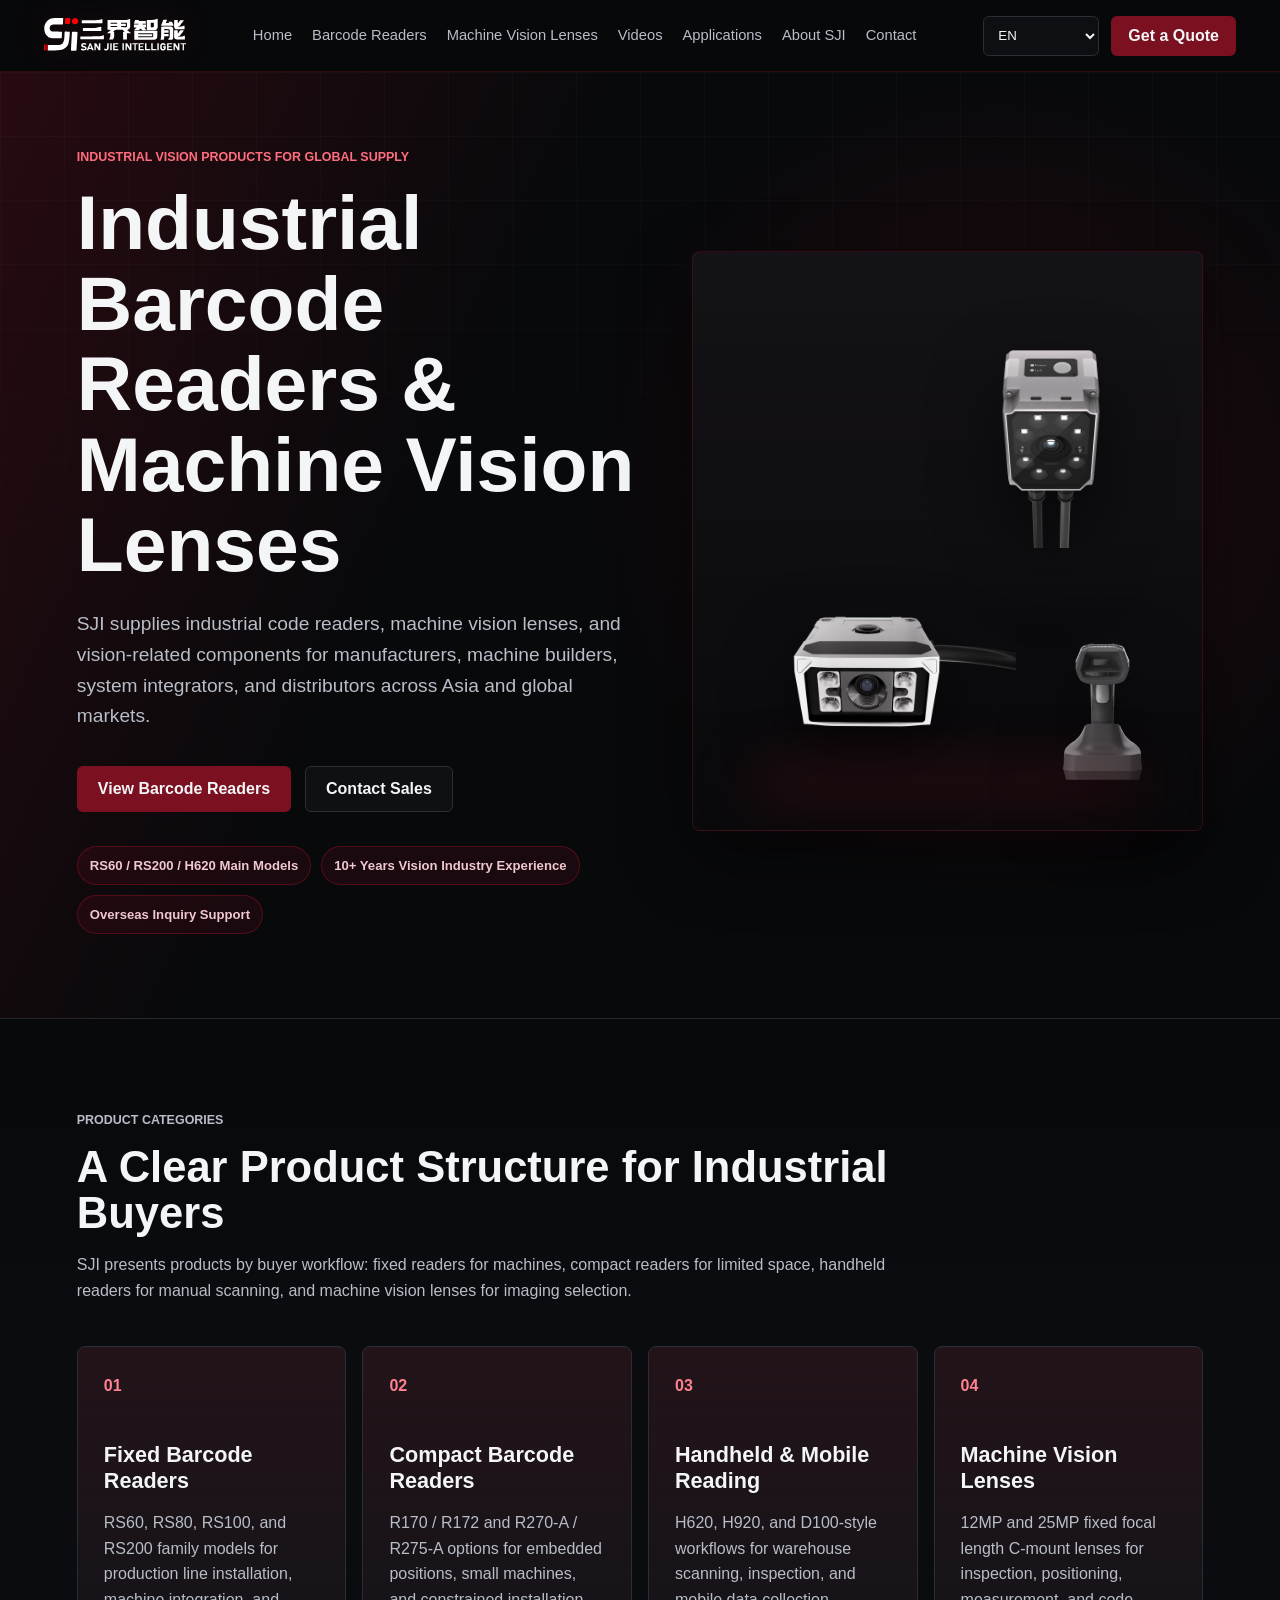
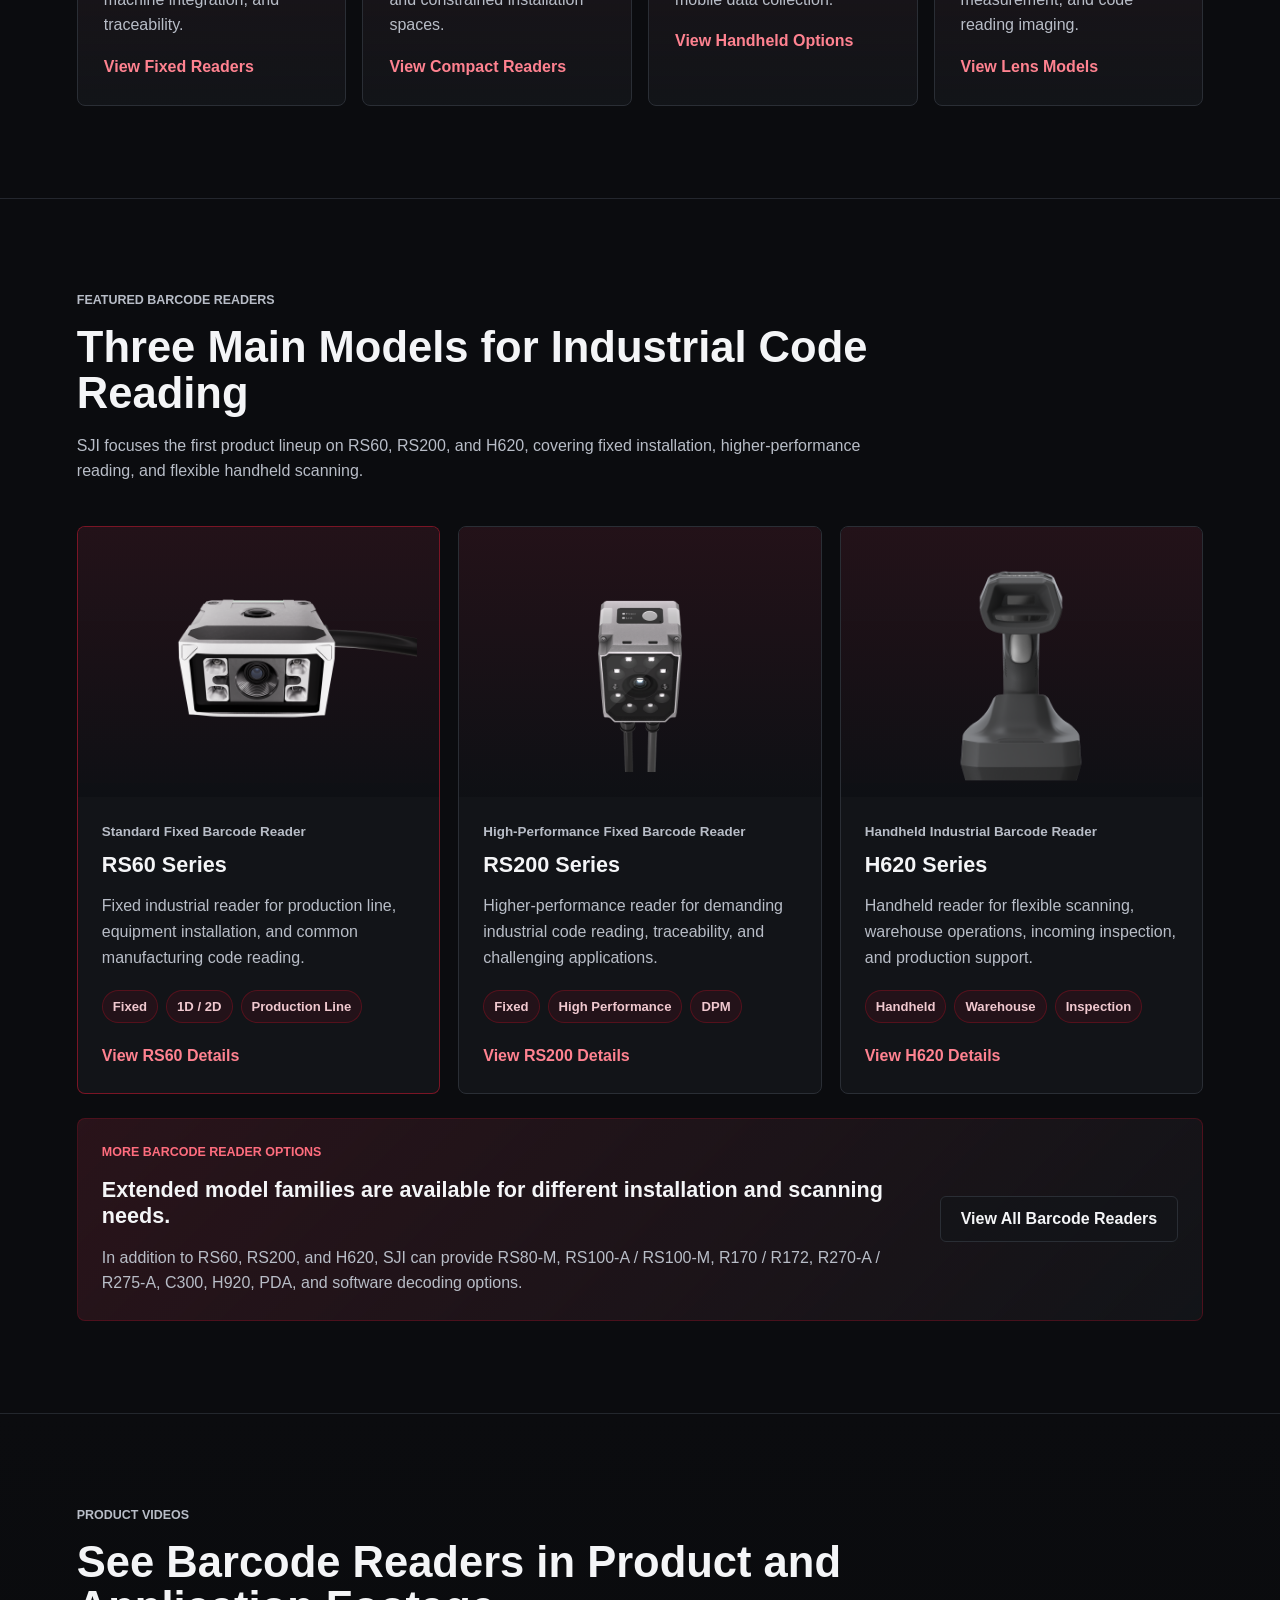
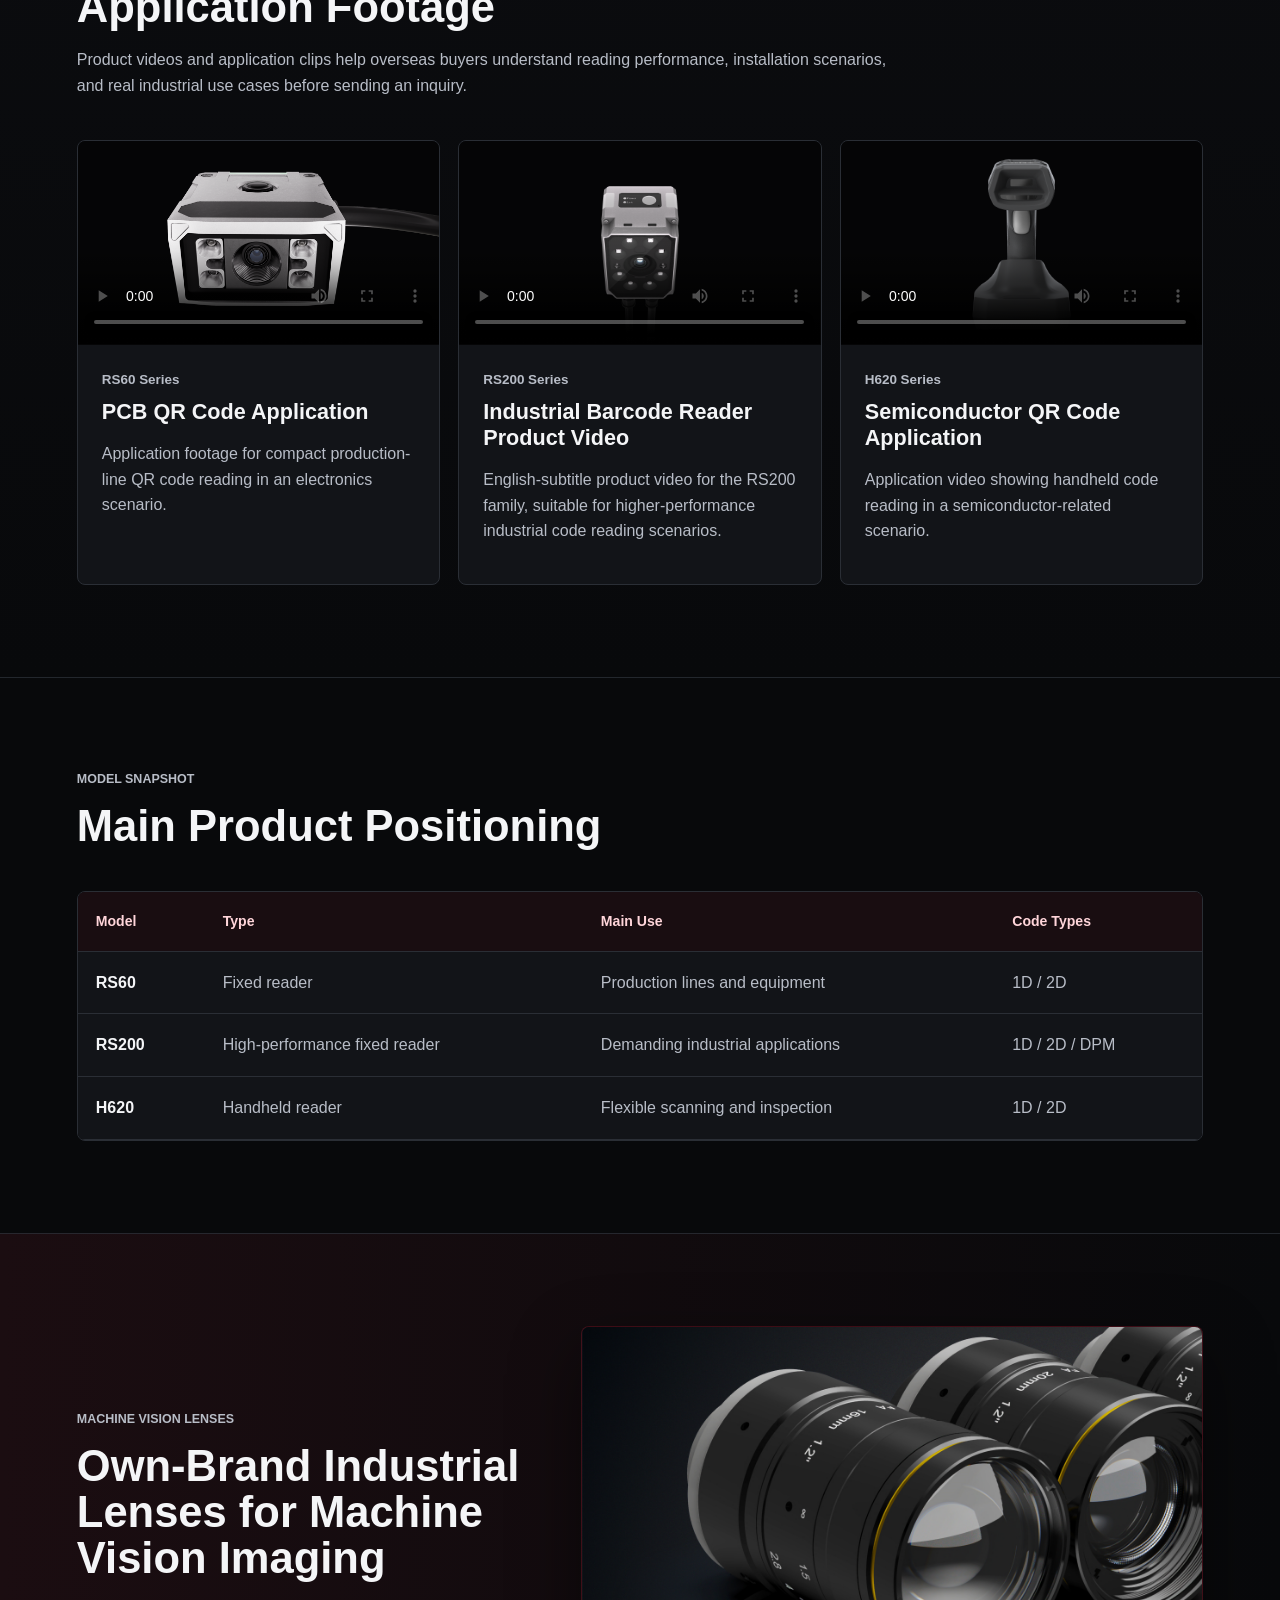
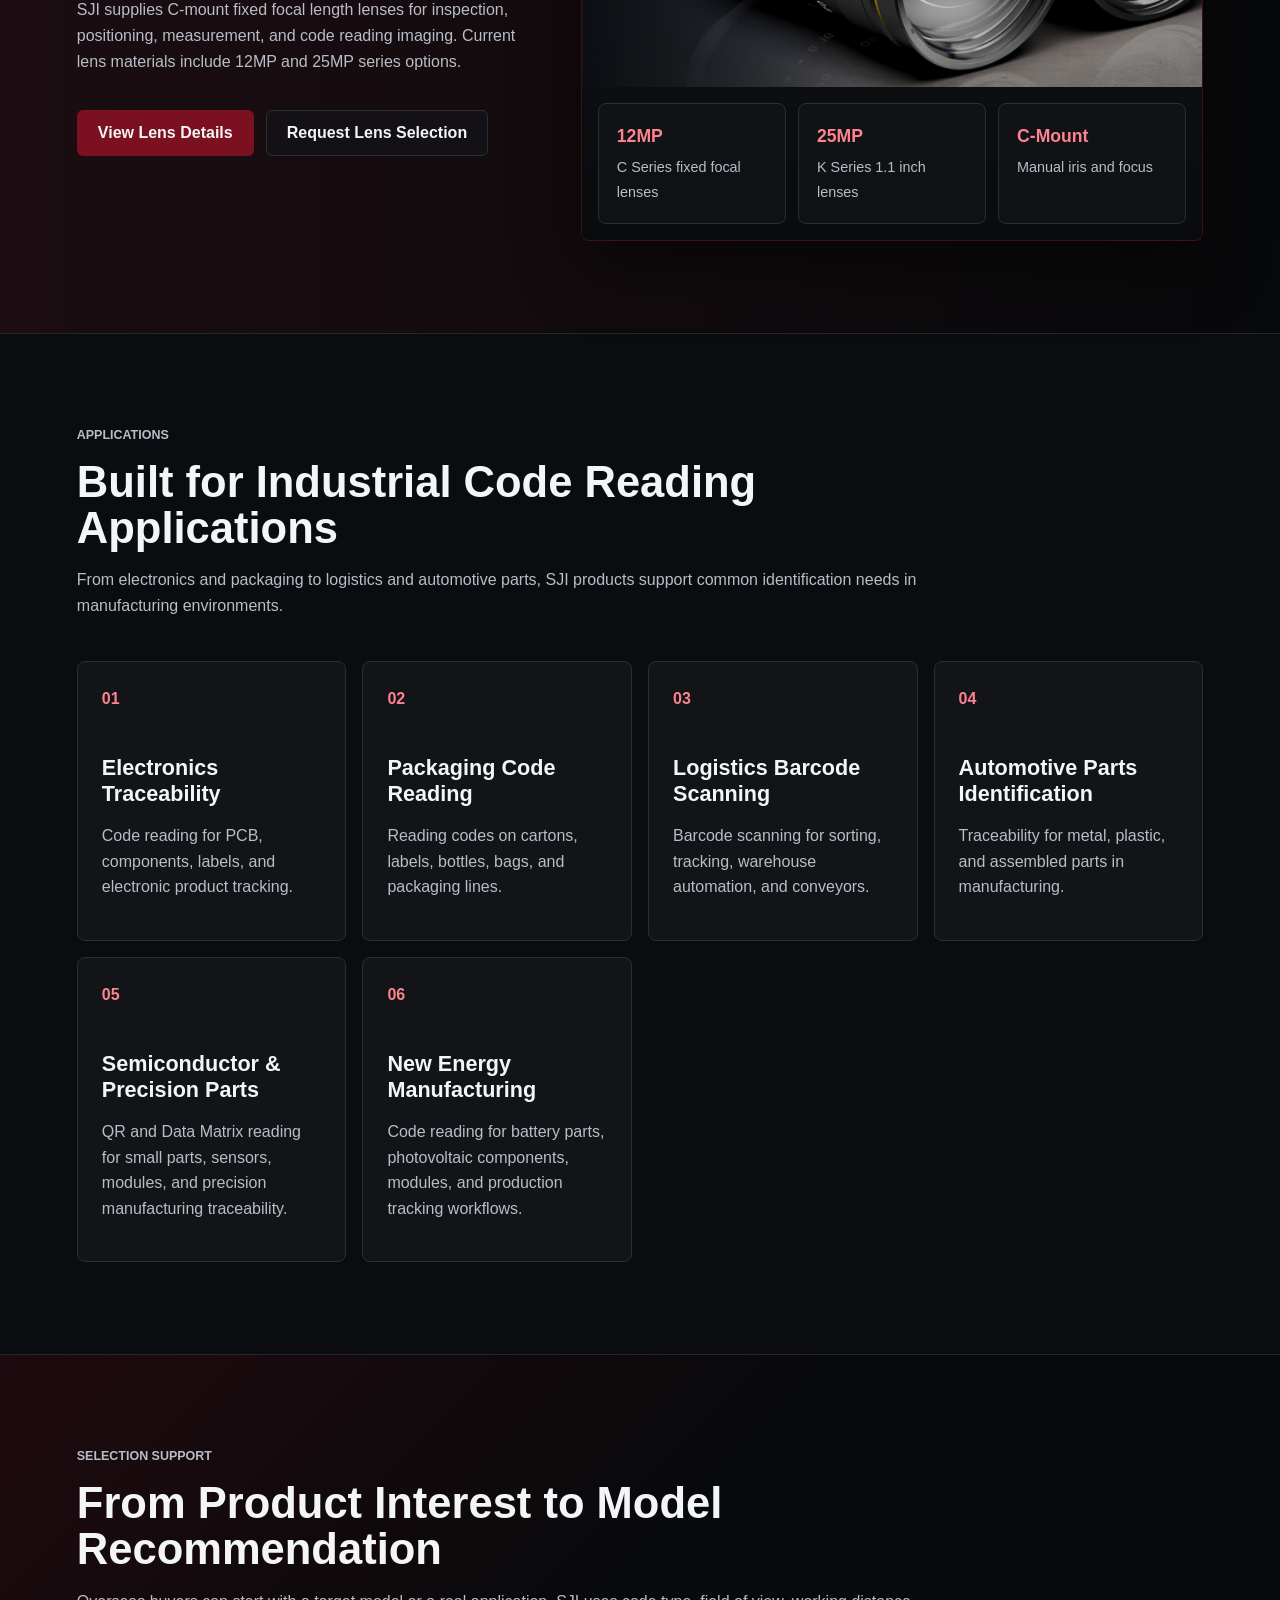
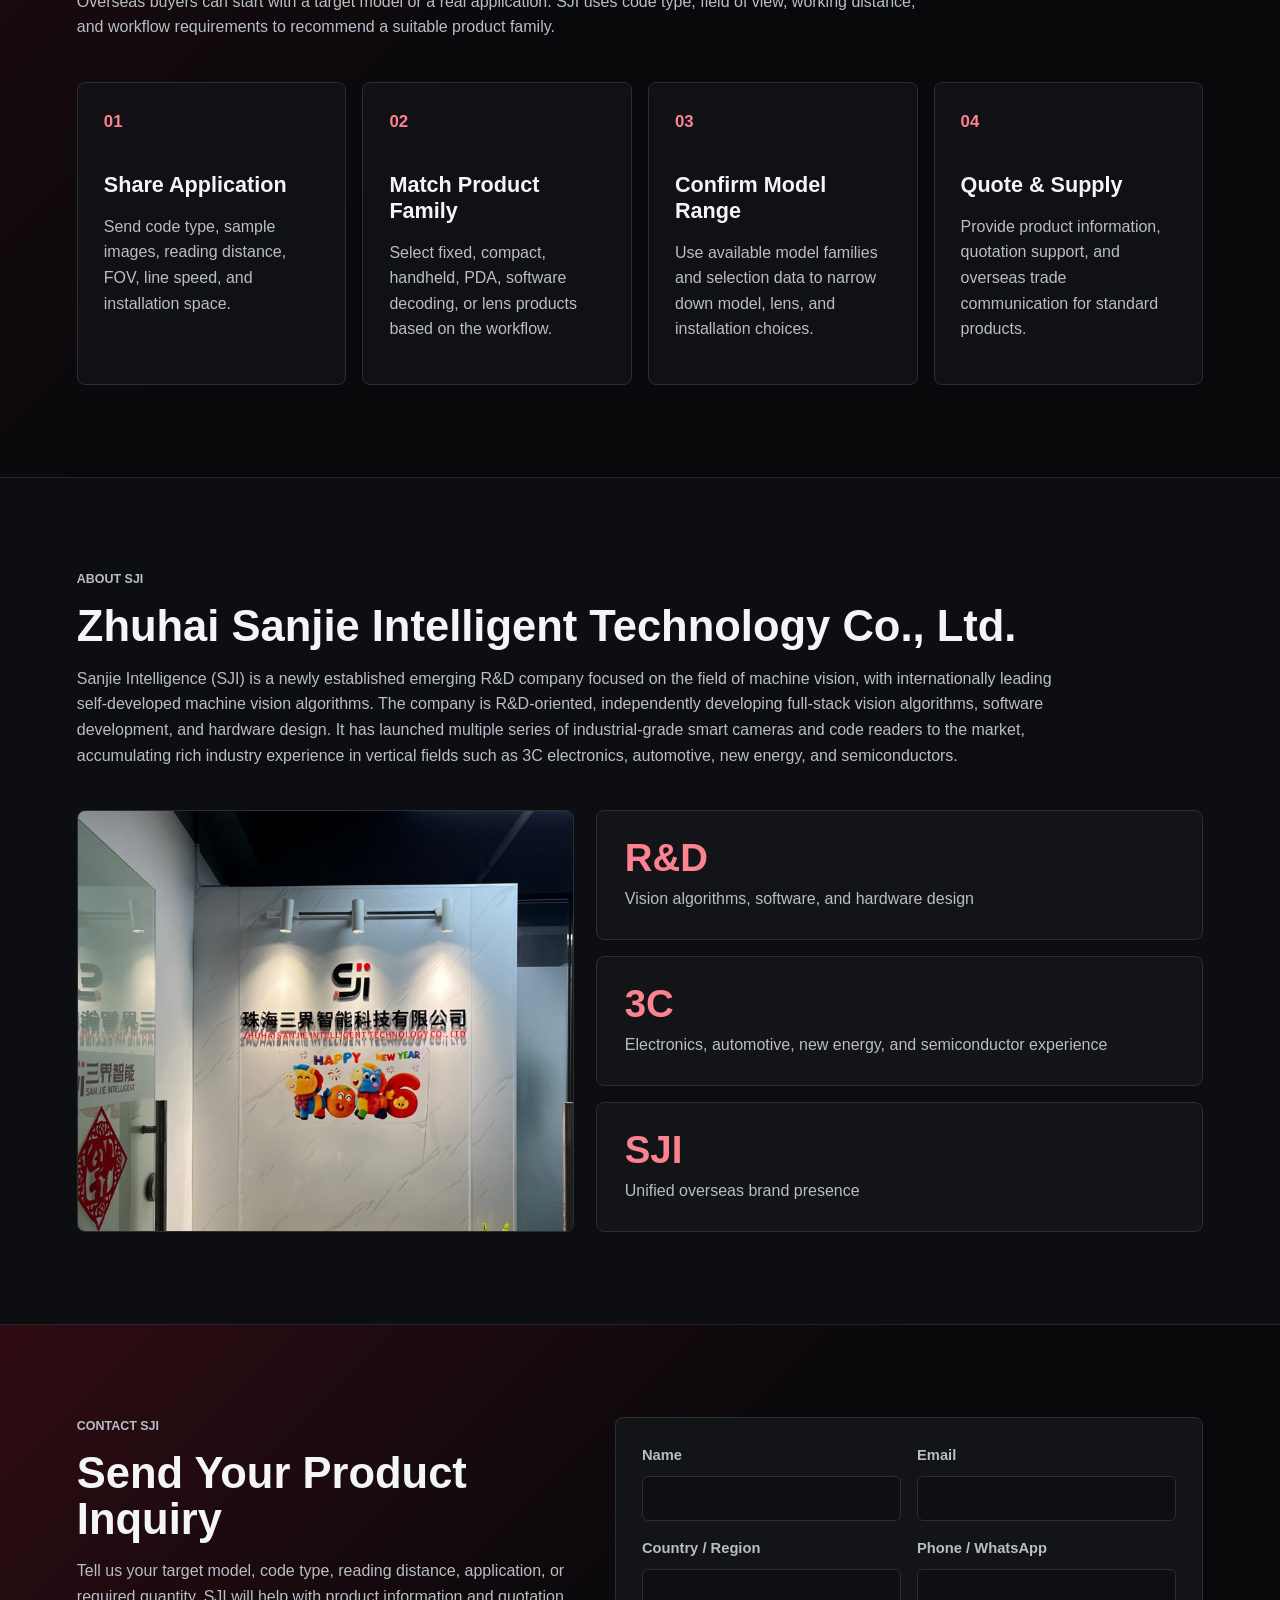
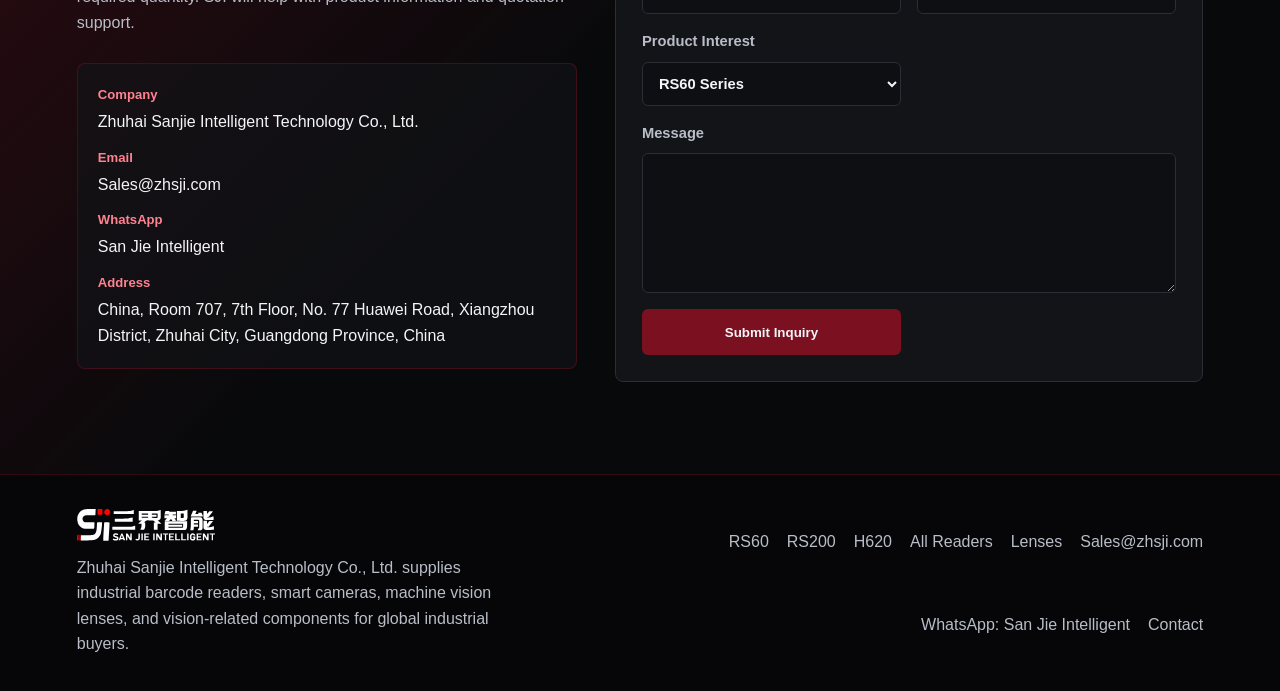
==== Site/index.html @ fe13dd39 "Initial SJI overseas website" ====
<!doctype html>
<html lang="en">
  <head>
    <meta charset="UTF-8" />
    <meta name="viewport" content="width=device-width, initial-scale=1.0" />
    <meta
      name="description"
      content="SJI supplies industrial barcode readers, machine vision lenses, and vision-related components for manufacturers, integrators, distributors, and industrial buyers."
    />
    <title>SJI | Industrial Barcode Readers & Machine Vision Products</title>
    <link rel="icon" href="./assets/company-icon.ico" />
    <link rel="stylesheet" href="./styles.css" />
  </head>
  <body>
    <header class="site-header">
      <a class="brand" href="#home" aria-label="SJI home">
        <img src="./assets/logo-dark-theme.svg" alt="SJI" />
      </a>

      <button class="menu-toggle" type="button" aria-label="Open menu" aria-expanded="false">
        <span></span>
        <span></span>
        <span></span>
      </button>

      <nav class="site-nav" aria-label="Primary navigation">
        <a href="#home" data-i18n="nav.home">Home</a>
        <a href="#readers" data-i18n="nav.readers">Barcode Readers</a>
        <a href="#lenses" data-i18n="nav.lenses">Machine Vision Lenses</a>
        <a href="#videos" data-i18n="nav.videos">Videos</a>
        <a href="#applications" data-i18n="nav.applications">Applications</a>
        <a href="#about" data-i18n="nav.about">About SJI</a>
        <a href="#contact" data-i18n="nav.contact">Contact</a>
      </nav>

      <div class="header-actions">
        <label class="language-select">
          <span class="sr-only">Language</span>
          <select id="languageSelect" aria-label="Language">
            <option value="en">EN</option>
            <option value="zh-CN">简体中文</option>
            <option value="zh-Hant">繁體中文</option>
            <option value="ja">日本語</option>
            <option value="ko">한국어</option>
            <option value="th">ไทย</option>
            <option value="vi">Tiếng Việt</option>
          </select>
        </label>
        <a class="button primary small" href="#contact" data-i18n="btn.quote">Get a Quote</a>
      </div>
    </header>

    <main>
      <section class="hero" id="home">
        <div class="hero-copy">
          <p class="eyebrow" data-i18n="hero.eyebrow">Industrial Vision Products for Global Supply</p>
          <h1 data-i18n="hero.title">Industrial Barcode Readers & Machine Vision Lenses</h1>
          <p class="hero-text" data-i18n="hero.text">
            SJI supplies industrial code readers, machine vision lenses, and vision-related components for manufacturers,
            machine builders, system integrators, and distributors across Asia and global markets.
          </p>
          <div class="hero-actions">
            <a class="button primary" href="#readers" data-i18n="btn.viewReaders">View Barcode Readers</a>
            <a class="button secondary" href="#contact" data-i18n="btn.contactSales">Contact Sales</a>
          </div>
          <div class="trust-strip" aria-label="SJI highlights">
            <span data-i18n="hero.trust1">RS60 / RS200 / H620 Main Models</span>
            <span data-i18n="hero.trust2">10+ Years Vision Industry Experience</span>
            <span data-i18n="hero.trust3">Overseas Inquiry Support</span>
          </div>
        </div>

        <div class="hero-visual" aria-label="Featured SJI barcode readers">
          <div class="product-stage">
            <img class="hero-rs200" src="./assets/rs200-web.png" alt="SJI RS200 industrial barcode reader" />
            <img class="hero-rs60" src="./assets/rs60-web.png" alt="SJI RS60 industrial barcode reader" />
            <img class="hero-h620" src="./assets/h620-web.png" alt="SJI H620 handheld barcode reader" />
          </div>
        </div>
      </section>

      <section class="section category-section" id="product-categories">
        <div class="section-heading">
          <p class="eyebrow" data-i18n="categories.eyebrow">Product Categories</p>
          <h2 data-i18n="categories.title">A Clear Product Structure for Industrial Buyers</h2>
          <p data-i18n="categories.text">
            SJI presents products by buyer workflow: fixed readers for machines, compact readers for limited space,
            handheld readers for manual scanning, and machine vision lenses for imaging selection.
          </p>
        </div>
        <div class="category-grid">
          <article class="category-card">
            <span>01</span>
            <h3>Fixed Barcode Readers</h3>
            <p>RS60, RS80, RS100, and RS200 family models for production line installation, machine integration, and traceability.</p>
            <a class="text-link" href="./products/barcode-readers.html">View Fixed Readers</a>
          </article>
          <article class="category-card">
            <span>02</span>
            <h3>Compact Barcode Readers</h3>
            <p>R170 / R172 and R270-A / R275-A options for embedded positions, small machines, and constrained installation spaces.</p>
            <a class="text-link" href="./products/barcode-readers.html">View Compact Readers</a>
          </article>
          <article class="category-card">
            <span>03</span>
            <h3>Handheld & Mobile Reading</h3>
            <p>H620, H920, and D100-style workflows for warehouse scanning, inspection, and mobile data collection.</p>
            <a class="text-link" href="./products/barcode-readers.html">View Handheld Options</a>
          </article>
          <article class="category-card">
            <span>04</span>
            <h3>Machine Vision Lenses</h3>
            <p>12MP and 25MP fixed focal length C-mount lenses for inspection, positioning, measurement, and code reading imaging.</p>
            <a class="text-link" href="./products/lenses.html">View Lens Models</a>
          </article>
        </div>
      </section>

      <section class="section product-section" id="readers">
        <div class="section-heading">
          <p class="eyebrow" data-i18n="products.eyebrow">Featured Barcode Readers</p>
          <h2 data-i18n="products.title">Three Main Models for Industrial Code Reading</h2>
          <p data-i18n="products.text">
            SJI focuses the first product lineup on RS60, RS200, and H620, covering fixed installation,
            higher-performance reading, and flexible handheld scanning.
          </p>
        </div>

        <div class="product-grid">
          <article class="product-card featured">
            <div class="product-media">
              <img src="./assets/rs60-web.png" alt="SJI RS60 Series barcode reader" />
            </div>
            <div class="product-content">
              <p class="product-type" data-i18n="rs60.type">Standard Fixed Barcode Reader</p>
              <h3>RS60 Series</h3>
              <p data-i18n="rs60.desc">
                Fixed industrial reader for production line, equipment installation, and common manufacturing code reading.
              </p>
              <div class="tag-row">
                <span>Fixed</span>
                <span>1D / 2D</span>
                <span data-i18n="tag.production">Production Line</span>
              </div>
              <a class="text-link" href="./products/rs60.html">View RS60 Details</a>
            </div>
          </article>

          <article class="product-card">
            <div class="product-media">
              <img src="./assets/rs200-web.png" alt="SJI RS200 Series barcode reader" />
            </div>
            <div class="product-content">
              <p class="product-type" data-i18n="rs200.type">High-Performance Fixed Barcode Reader</p>
              <h3>RS200 Series</h3>
              <p data-i18n="rs200.desc">
                Higher-performance reader for demanding industrial code reading, traceability, and challenging applications.
              </p>
              <div class="tag-row">
                <span>Fixed</span>
                <span data-i18n="tag.performance">High Performance</span>
                <span>DPM</span>
              </div>
              <a class="text-link" href="./products/rs200.html">View RS200 Details</a>
            </div>
          </article>

          <article class="product-card">
            <div class="product-media handheld">
              <img src="./assets/h620-web.png" alt="SJI H620 Series handheld barcode reader" />
            </div>
            <div class="product-content">
              <p class="product-type" data-i18n="h620.type">Handheld Industrial Barcode Reader</p>
              <h3>H620 Series</h3>
              <p data-i18n="h620.desc">
                Handheld reader for flexible scanning, warehouse operations, incoming inspection, and production support.
              </p>
              <div class="tag-row">
                <span data-i18n="tag.handheld">Handheld</span>
                <span data-i18n="tag.warehouse">Warehouse</span>
                <span data-i18n="tag.inspection">Inspection</span>
              </div>
              <a class="text-link" href="./products/h620.html">View H620 Details</a>
            </div>
          </article>
        </div>

        <div class="reader-lineup-callout">
          <div>
            <p class="eyebrow" data-i18n="readerLineup.eyebrow">More Barcode Reader Options</p>
            <h3 data-i18n="readerLineup.title">Extended model families are available for different installation and scanning needs.</h3>
            <p data-i18n="readerLineup.text">
              In addition to RS60, RS200, and H620, SJI can provide RS80-M, RS100-A / RS100-M, R170 / R172, R270-A / R275-A, C300, H920, PDA, and software decoding options.
            </p>
          </div>
          <a class="button secondary" href="./products/barcode-readers.html" data-i18n="btn.viewAllReaders">View All Barcode Readers</a>
        </div>
      </section>

      <section class="section video-section" id="videos">
        <div class="section-heading">
          <p class="eyebrow" data-i18n="videos.eyebrow">Product Videos</p>
          <h2 data-i18n="videos.title">See Barcode Readers in Product and Application Footage</h2>
          <p data-i18n="videos.text">
            Product videos and application clips help overseas buyers understand reading performance, installation
            scenarios, and real industrial use cases before sending an inquiry.
          </p>
        </div>
        <div class="video-grid">
          <article class="video-card">
            <video controls preload="metadata" poster="./assets/rs60-web.png">
              <source src="./assets/videos/rs60-pcb-qr.mp4" type="video/mp4" />
            </video>
            <div>
              <p class="product-type">RS60 Series</p>
              <h3>PCB QR Code Application</h3>
              <p>Application footage for compact production-line QR code reading in an electronics scenario.</p>
            </div>
          </article>
          <article class="video-card">
            <video controls preload="metadata" poster="./assets/rs200-web.png">
              <source src="./assets/videos/rs200-product-en.mp4" type="video/mp4" />
            </video>
            <div>
              <p class="product-type">RS200 Series</p>
              <h3>Industrial Barcode Reader Product Video</h3>
              <p>English-subtitle product video for the RS200 family, suitable for higher-performance industrial code reading scenarios.</p>
            </div>
          </article>
          <article class="video-card">
            <video controls preload="metadata" poster="./assets/h620-web.png">
              <source src="./assets/videos/h620-semiconductor-qr.mp4" type="video/mp4" />
            </video>
            <div>
              <p class="product-type">H620 Series</p>
              <h3>Semiconductor QR Code Application</h3>
              <p>Application video showing handheld code reading in a semiconductor-related scenario.</p>
            </div>
          </article>
        </div>
      </section>

      <section class="section specs-section">
        <div class="section-heading compact">
          <p class="eyebrow" data-i18n="specs.eyebrow">Model Snapshot</p>
          <h2 data-i18n="specs.title">Main Product Positioning</h2>
        </div>
        <div class="table-wrap">
          <table>
            <thead>
              <tr>
                <th data-i18n="table.model">Model</th>
                <th data-i18n="table.type">Type</th>
                <th data-i18n="table.use">Main Use</th>
                <th data-i18n="table.codes">Code Types</th>
              </tr>
            </thead>
            <tbody>
              <tr>
                <td>RS60</td>
                <td data-i18n="table.rs60Type">Fixed reader</td>
                <td data-i18n="table.rs60Use">Production lines and equipment</td>
                <td>1D / 2D</td>
              </tr>
              <tr>
                <td>RS200</td>
                <td data-i18n="table.rs200Type">High-performance fixed reader</td>
                <td data-i18n="table.rs200Use">Demanding industrial applications</td>
                <td>1D / 2D / DPM</td>
              </tr>
              <tr>
                <td>H620</td>
                <td data-i18n="table.h620Type">Handheld reader</td>
                <td data-i18n="table.h620Use">Flexible scanning and inspection</td>
                <td>1D / 2D</td>
              </tr>
            </tbody>
          </table>
        </div>
      </section>

      <section class="section split-section" id="lenses">
        <div class="lens-copy">
          <p class="eyebrow" data-i18n="lenses.eyebrow">Machine Vision Lenses</p>
          <h2 data-i18n="lenses.title">Own-Brand Industrial Lenses for Machine Vision Imaging</h2>
          <p data-i18n="lenses.text">
            SJI supplies C-mount fixed focal length lenses for inspection, positioning, measurement, and code reading
            imaging. Current lens materials include 12MP and 25MP series options.
          </p>
          <div class="lens-actions">
            <a class="button primary" href="./products/lenses.html" data-i18n="btn.viewLenses">View Lens Details</a>
            <a class="button secondary" href="#contact" data-i18n="btn.lensSelection">Request Lens Selection</a>
          </div>
        </div>
        <div class="lens-showcase">
          <img src="./assets/lens-family.jpg" alt="SJI machine vision lens family" />
          <div class="lens-stats">
            <article>
              <strong>12MP</strong>
              <span>C Series fixed focal lenses</span>
            </article>
            <article>
              <strong>25MP</strong>
              <span>K Series 1.1 inch lenses</span>
            </article>
            <article>
              <strong>C-Mount</strong>
              <span>Manual iris and focus</span>
            </article>
          </div>
        </div>
      </section>

      <section class="section applications-section" id="applications">
        <div class="section-heading">
          <p class="eyebrow" data-i18n="apps.eyebrow">Applications</p>
          <h2 data-i18n="apps.title">Built for Industrial Code Reading Applications</h2>
          <p data-i18n="apps.text">
            From electronics and packaging to logistics, automotive parts, semiconductors, and new energy, SJI products
            support common identification needs in manufacturing environments.
          </p>
        </div>
        <div class="application-grid">
          <article>
            <span>01</span>
            <h3 data-i18n="app.electronics">Electronics Traceability</h3>
            <p data-i18n="app.electronicsText">Code reading for PCB, components, labels, and electronic product tracking.</p>
          </article>
          <article>
            <span>02</span>
            <h3 data-i18n="app.packaging">Packaging Code Reading</h3>
            <p data-i18n="app.packagingText">Reading codes on cartons, labels, bottles, bags, and packaging lines.</p>
          </article>
          <article>
            <span>03</span>
            <h3 data-i18n="app.logistics">Logistics Barcode Scanning</h3>
            <p data-i18n="app.logisticsText">Barcode scanning for sorting, tracking, warehouse automation, and conveyors.</p>
          </article>
          <article>
            <span>04</span>
            <h3 data-i18n="app.auto">Automotive Parts Identification</h3>
            <p data-i18n="app.autoText">Traceability for metal, plastic, and assembled parts in manufacturing.</p>
          </article>
          <article>
            <span>05</span>
            <h3>Semiconductor & Precision Parts</h3>
            <p>QR and Data Matrix reading for small parts, sensors, modules, and precision manufacturing traceability.</p>
          </article>
          <article>
            <span>06</span>
            <h3>New Energy Manufacturing</h3>
            <p>Code reading for battery parts, photovoltaic components, modules, and production tracking workflows.</p>
          </article>
        </div>
      </section>

      <section class="section workflow-section">
        <div class="section-heading">
          <p class="eyebrow">Selection Support</p>
          <h2>From Product Interest to Model Recommendation</h2>
          <p>
            Overseas buyers can start with a target model or a real application. SJI uses code type, field of view,
            working distance, and workflow requirements to recommend a suitable product family.
          </p>
        </div>
        <div class="workflow-grid">
          <article>
            <strong>01</strong>
            <h3>Share Application</h3>
            <p>Send code type, sample images, reading distance, FOV, line speed, and installation space.</p>
          </article>
          <article>
            <strong>02</strong>
            <h3>Match Product Family</h3>
            <p>Select fixed, compact, handheld, PDA, software decoding, or lens products based on the workflow.</p>
          </article>
          <article>
            <strong>03</strong>
            <h3>Confirm Model Range</h3>
            <p>Use available model families and selection data to narrow down model, lens, and installation choices.</p>
          </article>
          <article>
            <strong>04</strong>
            <h3>Quote & Supply</h3>
            <p>Provide product information, quotation support, and overseas trade communication for standard products.</p>
          </article>
        </div>
      </section>

      <section class="section about-section" id="about">
        <div class="section-heading compact">
          <p class="eyebrow" data-i18n="about.eyebrow">About SJI</p>
          <h2 data-i18n="about.title">Zhuhai Sanjie Intelligent Technology Co., Ltd.</h2>
          <p data-i18n="about.text">
            Sanjie Intelligence (SJI) is a newly established emerging R&D company focused on the field of machine vision,
            with internationally leading self-developed machine vision algorithms. The company is R&D-oriented,
            independently developing full-stack vision algorithms, software development, and hardware design.
          </p>
        </div>
        <div class="about-layout">
          <figure class="company-photo">
            <img src="./assets/company-photo-web.jpg" alt="SJI company office entrance" />
          </figure>
          <div class="advantage-grid">
            <article>
              <strong>R&D</strong>
              <span data-i18n="about.rd">Vision algorithms, software, and hardware design</span>
            </article>
            <article>
              <strong>3C</strong>
              <span data-i18n="about.industries">Electronics, automotive, new energy, and semiconductor experience</span>
            </article>
            <article>
              <strong>SJI</strong>
              <span data-i18n="about.brand">Unified overseas brand presence</span>
            </article>
          </div>
        </div>
      </section>

      <section class="section contact-section" id="contact">
        <div class="contact-copy">
          <p class="eyebrow" data-i18n="contact.eyebrow">Contact SJI</p>
          <h2 data-i18n="contact.title">Send Your Product Inquiry</h2>
          <p data-i18n="contact.text">
            Tell us your target model, code type, reading distance, application, or required quantity. SJI will help with
            product information and quotation support.
          </p>
          <div class="contact-details">
            <p><strong data-i18n="contact.companyLabel">Company</strong><span data-i18n="contact.company">Zhuhai Sanjie Intelligent Technology Co., Ltd.</span></p>
            <p><strong data-i18n="contact.emailLabel">Email</strong><a href="mailto:Sales@zhsji.com">Sales@zhsji.com</a></p>
            <p><strong data-i18n="contact.whatsappLabel">WhatsApp</strong><span data-i18n="contact.whatsapp">San Jie Intelligent</span></p>
            <p>
              <strong data-i18n="contact.addressLabel">Address</strong>
              <span data-i18n="contact.address">China, Room 707, 7th Floor, No. 77 Huawei Road, Xiangzhou District, Zhuhai City, Guangdong Province, China</span>
            </p>
          </div>
        </div>
        <form class="inquiry-form" action="mailto:Sales@zhsji.com" method="post" enctype="text/plain">
          <label>
            <span data-i18n="form.name">Name</span>
            <input name="name" type="text" required />
          </label>
          <label>
            <span data-i18n="form.email">Email</span>
            <input name="email" type="email" required />
          </label>
          <label>
            <span data-i18n="form.country">Country / Region</span>
            <input name="country" type="text" />
          </label>
          <label>
            <span data-i18n="form.phoneWhatsapp">Phone / WhatsApp</span>
            <input name="phone_whatsapp" type="text" />
          </label>
          <label>
            <span data-i18n="form.product">Product Interest</span>
            <select name="product">
              <option>RS60 Series</option>
              <option>RS200 Series</option>
              <option>H620 Series</option>
              <option>RS80-M Series</option>
              <option>RS100-A / RS100-M Series</option>
              <option>R170 / R172 Series</option>
              <option>R270-A / R275-A Series</option>
              <option>C300 Series</option>
              <option>H920 Series</option>
              <option>D100 PDA</option>
              <option>ES100 Software Decoding Engine</option>
              <option>Machine Vision Lenses</option>
            </select>
          </label>
          <label class="full">
            <span data-i18n="form.message">Message</span>
            <textarea name="message" rows="5"></textarea>
          </label>
          <button class="button primary" type="submit" data-i18n="form.submit">Submit Inquiry</button>
        </form>
      </section>
    </main>

    <footer class="site-footer">
      <div>
        <img src="./assets/logo-dark-theme.svg" alt="SJI" />
        <p data-i18n="footer.text">
          Zhuhai Sanjie Intelligent Technology Co., Ltd. supplies industrial barcode readers, smart cameras, machine vision
          lenses, and vision-related components for global industrial buyers.
        </p>
      </div>
      <div>
        <a href="#readers">RS60</a>
        <a href="#readers">RS200</a>
        <a href="#readers">H620</a>
        <a href="./products/barcode-readers.html">All Readers</a>
        <a href="./products/lenses.html">Lenses</a>
        <a href="mailto:Sales@zhsji.com">Sales@zhsji.com</a>
        <a href="#contact">WhatsApp: San Jie Intelligent</a>
        <a href="#contact" data-i18n="nav.contact">Contact</a>
      </div>
    </footer>

    <script src="./script.js"></script>
  </body>
</html>
---- Site/styles.css ----
:root {
  --black: #08090b;
  --charcoal: #121418;
  --panel: #171a20;
  --wine: #7a1020;
  --wine-bright: #a3162a;
  --muted-wine: #1b0d11;
  --line: #2a2e35;
  --text: #f4f5f7;
  --muted: #b8bdc7;
  --dim: #7f8794;
  --shadow: 0 24px 70px rgba(0, 0, 0, 0.48);
  color-scheme: dark;
  font-family: Inter, "Noto Sans", "Noto Sans SC", "Noto Sans JP", "Noto Sans KR", Arial, sans-serif;
}

* {
  box-sizing: border-box;
  max-width: 100%;
}

html {
  scroll-behavior: smooth;
  overflow-x: hidden;
}

body {
  margin: 0;
  background: var(--black);
  color: var(--text);
  font-size: 16px;
  line-height: 1.6;
  overflow-x: hidden;
}

body.menu-open {
  overflow: hidden;
}

a {
  color: inherit;
  text-decoration: none;
}

img {
  display: block;
  max-width: 100%;
}

.sr-only {
  position: absolute;
  width: 1px;
  height: 1px;
  padding: 0;
  margin: -1px;
  overflow: hidden;
  clip: rect(0, 0, 0, 0);
  white-space: nowrap;
  border: 0;
}

.site-header {
  position: sticky;
  top: 0;
  z-index: 20;
  display: grid;
  grid-template-columns: auto 1fr auto;
  align-items: center;
  gap: 28px;
  min-height: 72px;
  padding: 0 44px;
  background: rgba(8, 9, 11, 0.9);
  border-bottom: 1px solid rgba(122, 16, 32, 0.35);
  backdrop-filter: blur(18px);
  width: 100%;
}

.brand img {
  width: 142px;
  height: auto;
}

.brand {
  display: inline-flex;
  align-items: center;
  padding: 6px 0;
  filter: drop-shadow(0 0 14px rgba(163, 22, 42, 0.18));
}

.site-nav {
  display: flex;
  align-items: center;
  justify-content: center;
  gap: 20px;
  color: var(--muted);
  font-size: 0.92rem;
}

.site-nav a {
  transition: color 160ms ease;
}

.site-nav a:hover {
  color: var(--text);
}

.header-actions {
  display: flex;
  align-items: center;
  gap: 12px;
}

.language-select select,
.inquiry-form input,
.inquiry-form select,
.inquiry-form textarea {
  width: 100%;
  border: 1px solid var(--line);
  border-radius: 6px;
  background: #0d0f13;
  color: var(--text);
}

.language-select select {
  min-width: 116px;
  height: 40px;
  padding: 0 10px;
}

.button {
  display: inline-flex;
  align-items: center;
  justify-content: center;
  min-height: 46px;
  padding: 0 20px;
  border: 1px solid transparent;
  border-radius: 6px;
  font-weight: 700;
  transition:
    background 160ms ease,
    border-color 160ms ease,
    transform 160ms ease;
}

.button:hover {
  transform: translateY(-1px);
}

.button.primary {
  background: var(--wine);
  color: var(--text);
}

.button.primary:hover {
  background: var(--wine-bright);
}

.button.secondary {
  border-color: var(--line);
  background: rgba(18, 20, 24, 0.72);
  color: var(--text);
}

.button.secondary:hover {
  border-color: var(--wine-bright);
}

.button.small {
  min-height: 40px;
  padding: 0 16px;
  white-space: nowrap;
}

.menu-toggle {
  display: block;
  position: absolute;
  top: 14px;
  right: 24px;
  z-index: 30;
  width: 42px;
  height: 42px;
  border: 1px solid var(--line);
  border-radius: 6px;
  background: var(--charcoal);
}

.menu-toggle span {
  display: block;
  width: 18px;
  height: 2px;
  margin: 4px auto;
  background: var(--text);
}

.hero {
  position: relative;
  display: grid;
  grid-template-columns: minmax(0, 1fr) minmax(420px, 0.9fr);
  gap: 48px;
  align-items: center;
  min-height: min(860px, calc(100vh - 72px));
  padding: 76px 6vw 84px;
  overflow: hidden;
  background:
    linear-gradient(115deg, rgba(122, 16, 32, 0.28), rgba(8, 9, 11, 0) 36%),
    radial-gradient(circle at 78% 44%, rgba(163, 22, 42, 0.2), transparent 36%),
    var(--black);
}

.hero::before {
  content: "";
  position: absolute;
  inset: 0;
  pointer-events: none;
  background-image:
    linear-gradient(rgba(255, 255, 255, 0.035) 1px, transparent 1px),
    linear-gradient(90deg, rgba(255, 255, 255, 0.035) 1px, transparent 1px);
  background-size: 64px 64px;
  mask-image: linear-gradient(to bottom, rgba(0, 0, 0, 0.7), transparent 76%);
}

.hero-copy,
.hero-visual {
  position: relative;
  z-index: 1;
  min-width: 0;
}

.eyebrow {
  margin: 0 0 14px;
  color: #ff6d7e;
  font-size: 0.78rem;
  font-weight: 800;
  letter-spacing: 0;
  text-transform: uppercase;
}

h1,
h2,
h3,
p {
  overflow-wrap: break-word;
}

h1,
h2 {
  margin: 0;
  line-height: 1.05;
  letter-spacing: 0;
}

h1 {
  max-width: 760px;
  font-size: clamp(3rem, 6vw, 5.7rem);
}

h2 {
  font-size: clamp(2rem, 3.4vw, 3.7rem);
}

h3 {
  margin: 0;
  font-size: 1.35rem;
  line-height: 1.2;
}

.hero-text {
  max-width: 690px;
  margin: 24px 0 0;
  color: var(--muted);
  font-size: clamp(1rem, 1.5vw, 1.22rem);
}

.hero-actions {
  display: flex;
  flex-wrap: wrap;
  gap: 14px;
  margin-top: 34px;
}

.trust-strip {
  display: flex;
  flex-wrap: wrap;
  gap: 10px;
  margin-top: 34px;
}

.trust-strip span,
.tag-row span {
  border: 1px solid rgba(122, 16, 32, 0.58);
  border-radius: 999px;
  background: rgba(122, 16, 32, 0.16);
  color: #f0c8cf;
  font-size: 0.82rem;
  font-weight: 700;
}

.trust-strip span {
  padding: 8px 12px;
}

.product-stage {
  position: relative;
  min-height: 580px;
  border: 1px solid rgba(122, 16, 32, 0.38);
  border-radius: 8px;
  background:
    linear-gradient(180deg, rgba(18, 20, 24, 0.78), rgba(8, 9, 11, 0.94)),
    var(--muted-wine);
  box-shadow: var(--shadow);
}

.product-stage::after {
  content: "";
  position: absolute;
  left: 12%;
  right: 12%;
  bottom: 34px;
  height: 24px;
  background: rgba(163, 22, 42, 0.32);
  filter: blur(30px);
}

.product-stage img {
  position: absolute;
  object-fit: contain;
  filter: drop-shadow(0 28px 34px rgba(0, 0, 0, 0.54));
}

.hero-rs200 {
  top: 42px;
  right: 24px;
  width: 50%;
  max-height: 480px;
}

.hero-rs60 {
  left: 28px;
  bottom: 72px;
  width: 58%;
}

.hero-h620 {
  right: 18px;
  bottom: 38px;
  width: 32%;
  max-height: 330px;
}

.section {
  padding: 92px 6vw;
  border-top: 1px solid rgba(42, 46, 53, 0.82);
}

.section-heading {
  max-width: 840px;
  margin-bottom: 42px;
}

.section-heading p,
.split-section p,
.about-section p,
.contact-copy p {
  color: var(--muted);
}

.contact-details {
  display: grid;
  gap: 12px;
  margin-top: 28px;
  padding: 20px;
  border: 1px solid rgba(122, 16, 32, 0.45);
  border-radius: 8px;
  background: rgba(18, 20, 24, 0.68);
}

.contact-details p {
  display: grid;
  gap: 4px;
  margin: 0;
}

.contact-details strong {
  color: #ff8290;
  font-size: 0.82rem;
}

.contact-details a,
.contact-details span {
  color: var(--text);
}

.section-heading.compact {
  max-width: 980px;
}

.product-section,
.applications-section,
.category-section {
  background: #0b0c0f;
}

.product-grid {
  display: grid;
  grid-template-columns: repeat(3, minmax(0, 1fr));
  gap: 18px;
}

.product-card,
.category-card,
.application-grid article,
.workflow-grid article,
.advantage-grid article,
.inquiry-form,
.video-card,
.detail-panel,
.detail-card,
.lens-stats article,
.reader-lineup-visual {
  border: 1px solid var(--line);
  border-radius: 8px;
  background: var(--charcoal);
}

.product-card {
  display: grid;
  grid-template-rows: 270px 1fr;
  overflow: hidden;
}

.product-card.featured {
  border-color: rgba(163, 22, 42, 0.72);
}

.product-media {
  display: grid;
  place-items: center;
  min-height: 270px;
  padding: 22px;
  background:
    linear-gradient(180deg, rgba(122, 16, 32, 0.18), rgba(8, 9, 11, 0.22)),
    #101217;
}

.product-media img {
  max-height: 220px;
  object-fit: contain;
}

.product-media.handheld img {
  max-height: 250px;
}

.product-content {
  padding: 24px;
}

.product-type {
  margin: 0 0 9px;
  color: #ff8290;
  font-size: 0.84rem;
  font-weight: 800;
}

.product-content p {
  color: var(--muted);
}

.reader-lineup-callout {
  display: grid;
  grid-template-columns: minmax(0, 1fr) auto;
  gap: 24px;
  align-items: center;
  margin-top: 24px;
  padding: 24px;
  border: 1px solid rgba(122, 16, 32, 0.48);
  border-radius: 8px;
  background:
    linear-gradient(135deg, rgba(122, 16, 32, 0.22), rgba(18, 20, 24, 0.82)),
    var(--charcoal);
}

.reader-lineup-callout h3 {
  max-width: 880px;
}

.reader-lineup-callout p:last-child {
  max-width: 920px;
  margin-bottom: 0;
  color: var(--muted);
}

.category-section {
  background:
    linear-gradient(180deg, #08090b, #0b0c0f 42%),
    var(--black);
}

.category-grid {
  display: grid;
  grid-template-columns: repeat(4, minmax(0, 1fr));
  gap: 16px;
}

.category-card {
  display: grid;
  align-content: start;
  min-height: 300px;
  padding: 26px;
  background:
    linear-gradient(180deg, rgba(122, 16, 32, 0.16), rgba(18, 20, 24, 0.72)),
    var(--charcoal);
}

.category-card span {
  display: inline-flex;
  width: fit-content;
  margin-bottom: 44px;
  color: #ff8290;
  font-weight: 900;
}

.category-card p {
  color: var(--muted);
}

.category-card .text-link {
  margin-top: auto;
}

.tag-row {
  display: flex;
  flex-wrap: wrap;
  gap: 8px;
  margin: 20px 0;
}

.tag-row span {
  padding: 5px 10px;
}

.text-link {
  color: #ff8290;
  font-weight: 800;
}

.specs-section {
  background: var(--black);
}

.video-section {
  background: linear-gradient(180deg, #0b0c0f, #08090b);
}

.video-grid {
  display: grid;
  grid-template-columns: repeat(3, minmax(0, 1fr));
  gap: 18px;
}

.video-card {
  overflow: hidden;
}

.video-card video {
  display: block;
  width: 100%;
  aspect-ratio: 16 / 9;
  background: #050506;
  object-fit: contain;
}

.video-card div {
  padding: 24px;
}

.video-card p {
  color: var(--muted);
}

.product-detail-main {
  background: var(--black);
}

.detail-hero {
  display: grid;
  grid-template-columns: minmax(0, 1fr) minmax(360px, 0.85fr);
  gap: 44px;
  align-items: center;
  padding: 88px 6vw;
  border-top: 1px solid rgba(122, 16, 32, 0.35);
  background:
    linear-gradient(120deg, rgba(122, 16, 32, 0.28), rgba(8, 9, 11, 0) 45%),
    var(--black);
}

.detail-hero h1 {
  font-size: clamp(3rem, 5vw, 5rem);
}

.detail-hero p {
  color: var(--muted);
}

.detail-media {
  display: grid;
  place-items: center;
  min-height: 420px;
  border: 1px solid rgba(122, 16, 32, 0.45);
  border-radius: 8px;
  background: var(--charcoal);
  box-shadow: var(--shadow);
}

.detail-media img {
  max-height: 350px;
  object-fit: contain;
  filter: drop-shadow(0 28px 36px rgba(0, 0, 0, 0.55));
}

.reader-lineup-visual {
  position: relative;
  min-height: 420px;
  overflow: hidden;
  border-color: rgba(122, 16, 32, 0.45);
  background:
    linear-gradient(180deg, rgba(18, 20, 24, 0.78), rgba(8, 9, 11, 0.94)),
    var(--muted-wine);
  box-shadow: var(--shadow);
}

.reader-lineup-visual::after {
  content: "";
  position: absolute;
  left: 18%;
  right: 18%;
  bottom: 38px;
  height: 22px;
  background: rgba(163, 22, 42, 0.32);
  filter: blur(28px);
}

.reader-lineup-visual img {
  position: absolute;
  object-fit: contain;
  filter: drop-shadow(0 24px 30px rgba(0, 0, 0, 0.55));
}

.reader-lineup-visual img:nth-child(1) {
  top: 44px;
  right: 34px;
  width: 42%;
}

.reader-lineup-visual img:nth-child(2) {
  left: 38px;
  bottom: 64px;
  width: 48%;
}

.reader-lineup-visual img:nth-child(3) {
  right: 28px;
  bottom: 34px;
  width: 26%;
}

.reader-lineup-visual img:nth-child(4) {
  left: 42%;
  bottom: 36px;
  width: 23%;
}

.detail-section {
  padding: 76px 6vw;
  border-top: 1px solid var(--line);
}

.detail-grid {
  display: grid;
  grid-template-columns: repeat(3, minmax(0, 1fr));
  gap: 16px;
}

.reader-family-grid {
  display: grid;
  grid-template-columns: repeat(4, minmax(0, 1fr));
  gap: 18px;
}

.reader-family-grid .product-card {
  grid-template-rows: 230px 1fr;
}

.reader-family-grid .product-media {
  min-height: 230px;
}

.reader-family-grid .product-media img {
  max-height: 186px;
}

.reader-family-grid .product-media.handheld img {
  max-height: 210px;
}

.detail-card,
.detail-panel {
  padding: 24px;
}

.detail-card p,
.detail-panel p,
.detail-panel li {
  color: var(--muted);
}

.detail-list {
  display: grid;
  gap: 12px;
  padding-left: 18px;
}

.detail-actions {
  display: flex;
  flex-wrap: wrap;
  gap: 12px;
  margin-top: 28px;
}

.table-wrap {
  overflow-x: auto;
  border: 1px solid var(--line);
  border-radius: 8px;
}

table {
  width: 100%;
  min-width: 760px;
  border-collapse: collapse;
  background: var(--charcoal);
}

th,
td {
  padding: 18px;
  border-bottom: 1px solid var(--line);
  text-align: left;
  vertical-align: top;
}

th {
  color: #ffd5da;
  background: #190d11;
  font-size: 0.88rem;
}

td {
  color: var(--muted);
}

td:first-child {
  color: var(--text);
  font-weight: 800;
}

.split-section {
  display: grid;
  grid-template-columns: minmax(0, 0.85fr) minmax(0, 1.15fr);
  gap: 44px;
  align-items: center;
  background: linear-gradient(90deg, var(--muted-wine), var(--black));
}

.split-section .button,
.lens-actions {
  margin-top: 18px;
}

.lens-copy p {
  max-width: 680px;
}

.lens-actions {
  display: flex;
  flex-wrap: wrap;
  gap: 12px;
}

.lens-showcase {
  overflow: hidden;
  border: 1px solid rgba(122, 16, 32, 0.46);
  border-radius: 8px;
  background:
    linear-gradient(180deg, rgba(18, 20, 24, 0.35), rgba(8, 9, 11, 0.82)),
    #101217;
  box-shadow: var(--shadow);
}

.lens-showcase > img {
  width: 100%;
  height: 360px;
  object-fit: cover;
  object-position: center 66%;
}

.lens-stats {
  display: grid;
  grid-template-columns: repeat(3, minmax(0, 1fr));
  gap: 12px;
  padding: 16px;
}

.lens-stats article {
  padding: 18px;
  background: rgba(18, 20, 24, 0.78);
}

.lens-stats strong {
  display: block;
  margin-bottom: 4px;
  color: #ff8290;
  font-size: 1.1rem;
}

.lens-stats span {
  color: var(--muted);
  font-size: 0.9rem;
}

.application-grid,
.advantage-grid,
.workflow-grid {
  display: grid;
  grid-template-columns: repeat(4, minmax(0, 1fr));
  gap: 16px;
}

.application-grid article {
  min-height: 220px;
  padding: 24px;
}

.application-grid span {
  display: inline-flex;
  margin-bottom: 44px;
  color: #ff8290;
  font-weight: 900;
}

.application-grid p {
  color: var(--muted);
}

.workflow-section {
  background:
    linear-gradient(135deg, rgba(122, 16, 32, 0.2), rgba(8, 9, 11, 0) 42%),
    #08090b;
}

.workflow-grid article {
  min-height: 230px;
  padding: 26px;
  background: rgba(18, 20, 24, 0.78);
}

.workflow-grid strong {
  display: inline-flex;
  margin-bottom: 36px;
  color: #ff8290;
  font-size: 1.05rem;
}

.workflow-grid p {
  color: var(--muted);
}

.about-section {
  background: #0d0e12;
}

.about-layout {
  display: grid;
  grid-template-columns: minmax(320px, 0.9fr) minmax(0, 1.1fr);
  gap: 22px;
  align-items: stretch;
  margin-top: 36px;
}

.company-photo {
  min-height: 100%;
  margin: 0;
  overflow: hidden;
  border: 1px solid var(--line);
  border-radius: 8px;
  background: var(--charcoal);
}

.company-photo img {
  width: 100%;
  height: 100%;
  min-height: 330px;
  object-fit: cover;
}

.advantage-grid {
  margin-top: 36px;
}

.about-layout .advantage-grid {
  grid-template-columns: 1fr;
  margin-top: 0;
}

.advantage-grid article {
  padding: 28px;
}

.advantage-grid strong {
  display: block;
  margin-bottom: 8px;
  color: #ff8290;
  font-size: 2.4rem;
  line-height: 1;
}

.advantage-grid span {
  color: var(--muted);
}

.contact-section {
  display: grid;
  grid-template-columns: minmax(0, 0.85fr) minmax(360px, 1fr);
  gap: 38px;
  align-items: start;
  background:
    linear-gradient(135deg, rgba(122, 16, 32, 0.34), rgba(8, 9, 11, 0) 46%),
    var(--black);
}

.inquiry-form {
  display: grid;
  grid-template-columns: repeat(2, minmax(0, 1fr));
  gap: 16px;
  padding: 26px;
}

.inquiry-form label {
  display: grid;
  gap: 8px;
  color: var(--muted);
  font-size: 0.92rem;
  font-weight: 700;
}

.inquiry-form .full {
  grid-column: 1 / -1;
}

.inquiry-form input,
.inquiry-form select,
.inquiry-form textarea {
  min-height: 44px;
  padding: 10px 12px;
  font: inherit;
}

.inquiry-form textarea {
  resize: vertical;
}

.inquiry-form input:focus,
.inquiry-form select:focus,
.inquiry-form textarea:focus {
  border-color: var(--wine-bright);
  outline: none;
}

.site-footer {
  display: flex;
  justify-content: space-between;
  gap: 24px;
  padding: 34px 6vw;
  border-top: 1px solid rgba(122, 16, 32, 0.35);
  background: #060608;
  color: var(--muted);
}

.site-footer img {
  width: 138px;
  margin-bottom: 12px;
}

.site-footer p {
  max-width: 520px;
  margin: 0;
}

.site-footer div:last-child {
  display: flex;
  flex-wrap: wrap;
  align-items: center;
  justify-content: flex-end;
  gap: 18px;
}

@media (min-width: 1121px) {
  .menu-toggle {
    display: none;
  }
}

@media (max-width: 1120px) {
  .site-header {
    display: flex;
    justify-content: space-between;
    padding: 0 22px;
    width: 100%;
  }

  .menu-toggle {
    display: block;
    position: absolute;
    top: 10px;
    right: 20px;
    z-index: 30;
  }

  .site-nav,
  .header-actions {
    position: fixed;
    left: 18px;
    right: 18px;
    z-index: 25;
    display: none;
    background: var(--charcoal);
  }

  .site-nav {
    top: 82px;
    flex-direction: column;
    align-items: stretch;
    gap: 0;
    padding: 18px;
    border: 1px solid var(--line);
    border-radius: 8px 8px 0 0;
  }

  .site-nav a {
    padding: 14px 4px;
    border-bottom: 1px solid var(--line);
  }

  .header-actions {
    top: 474px;
    padding: 18px;
    border: 1px solid var(--line);
    border-top: 0;
    border-radius: 0 0 8px 8px;
  }

  body.menu-open .site-nav,
  body.menu-open .header-actions {
    display: flex;
  }

  .hero,
  .reader-lineup-callout,
  .split-section,
  .contact-section {
    grid-template-columns: 1fr;
  }

  .hero {
    min-height: auto;
    width: 100%;
  }

  .hero-text {
    max-width: 100%;
  }

  .product-stage {
    min-height: 470px;
  }

  .product-grid,
  .reader-family-grid,
  .category-grid,
  .application-grid,
  .workflow-grid,
  .video-grid,
  .advantage-grid,
  .about-layout {
    grid-template-columns: repeat(2, minmax(0, 1fr));
  }

  .about-layout {
    grid-template-columns: 1fr;
  }
}

@media (max-width: 720px) {
  body {
    width: 100%;
  }

  .site-header {
    min-height: 62px;
  }

  .brand img {
    width: 118px;
  }

  .site-nav {
    top: 72px;
  }

  .header-actions {
    top: 464px;
    flex-direction: column;
    align-items: stretch;
  }

  .hero,
  .section {
    padding-left: 20px;
    padding-right: 20px;
  }

  .detail-hero,
  .detail-section {
    padding-left: 20px;
    padding-right: 20px;
  }

  .hero-copy,
  .hero-text,
  .section-heading,
  .contact-copy {
    width: 100%;
  }

  h1 {
    font-size: 2.18rem;
    line-height: 1.12;
    max-width: 100%;
  }

  h2 {
    font-size: 2rem;
  }

  .hero-actions,
  .trust-strip {
    flex-direction: column;
  }

  .button {
    width: 100%;
  }

  .product-stage {
    min-height: 360px;
  }

  .reader-lineup-visual {
    min-height: 340px;
  }

  .reader-lineup-visual img:nth-child(1) {
    top: 34px;
    right: 18px;
    width: 44%;
  }

  .reader-lineup-visual img:nth-child(2) {
    left: 14px;
    bottom: 72px;
    width: 56%;
  }

  .reader-lineup-visual img:nth-child(3) {
    right: 12px;
    bottom: 26px;
    width: 30%;
  }

  .reader-lineup-visual img:nth-child(4) {
    left: 40%;
    bottom: 26px;
    width: 28%;
  }

  .hero-rs200 {
    top: 34px;
    right: 12px;
    width: 48%;
  }

  .hero-rs60 {
    left: 12px;
    bottom: 62px;
    width: 64%;
  }

  .hero-h620 {
    right: 8px;
    bottom: 34px;
    width: 34%;
  }

  .product-grid,
  .reader-family-grid,
  .category-grid,
  .application-grid,
  .workflow-grid,
  .video-grid,
  .advantage-grid,
  .about-layout,
  .inquiry-form,
  .detail-hero,
  .detail-grid,
  .lens-stats {
    grid-template-columns: 1fr;
  }

  .contact-section {
    grid-template-columns: 1fr;
  }

  .site-footer {
    flex-direction: column;
  }

  .site-footer div:last-child {
    justify-content: flex-start;
  }
}
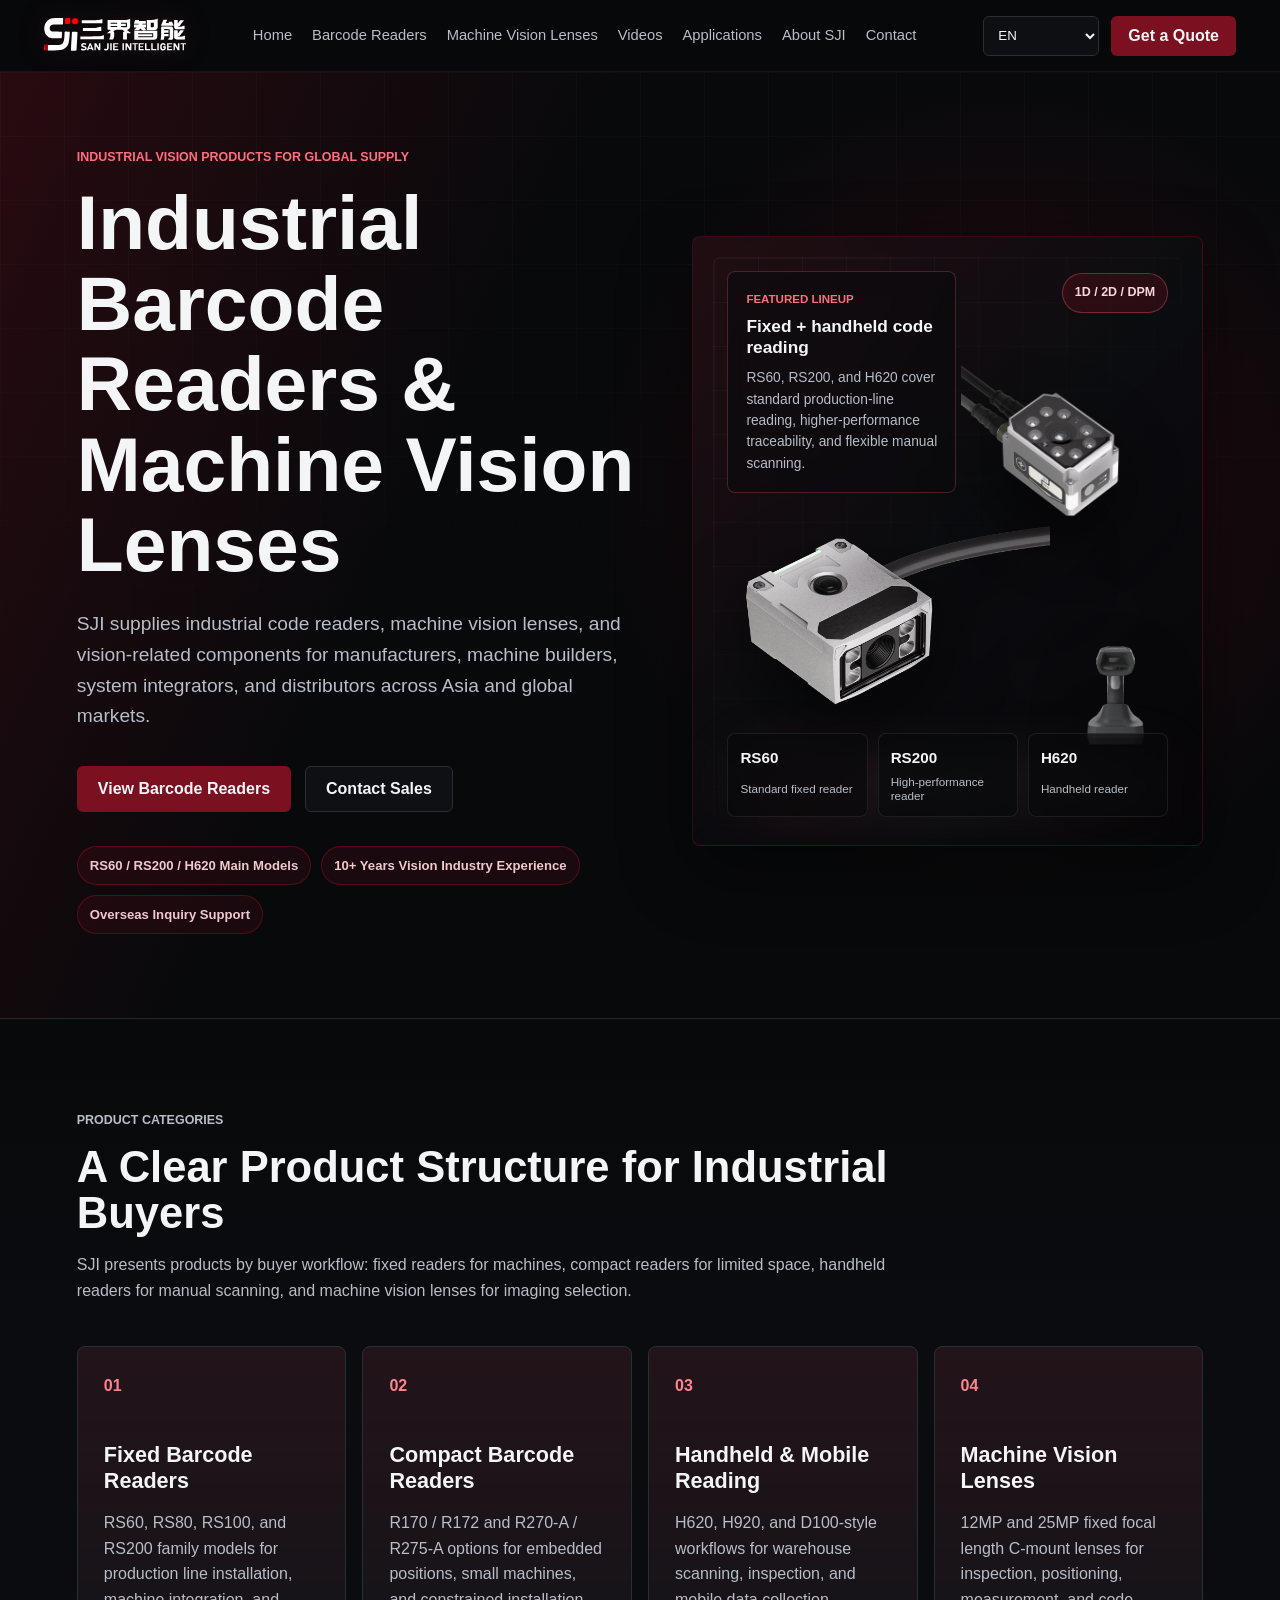
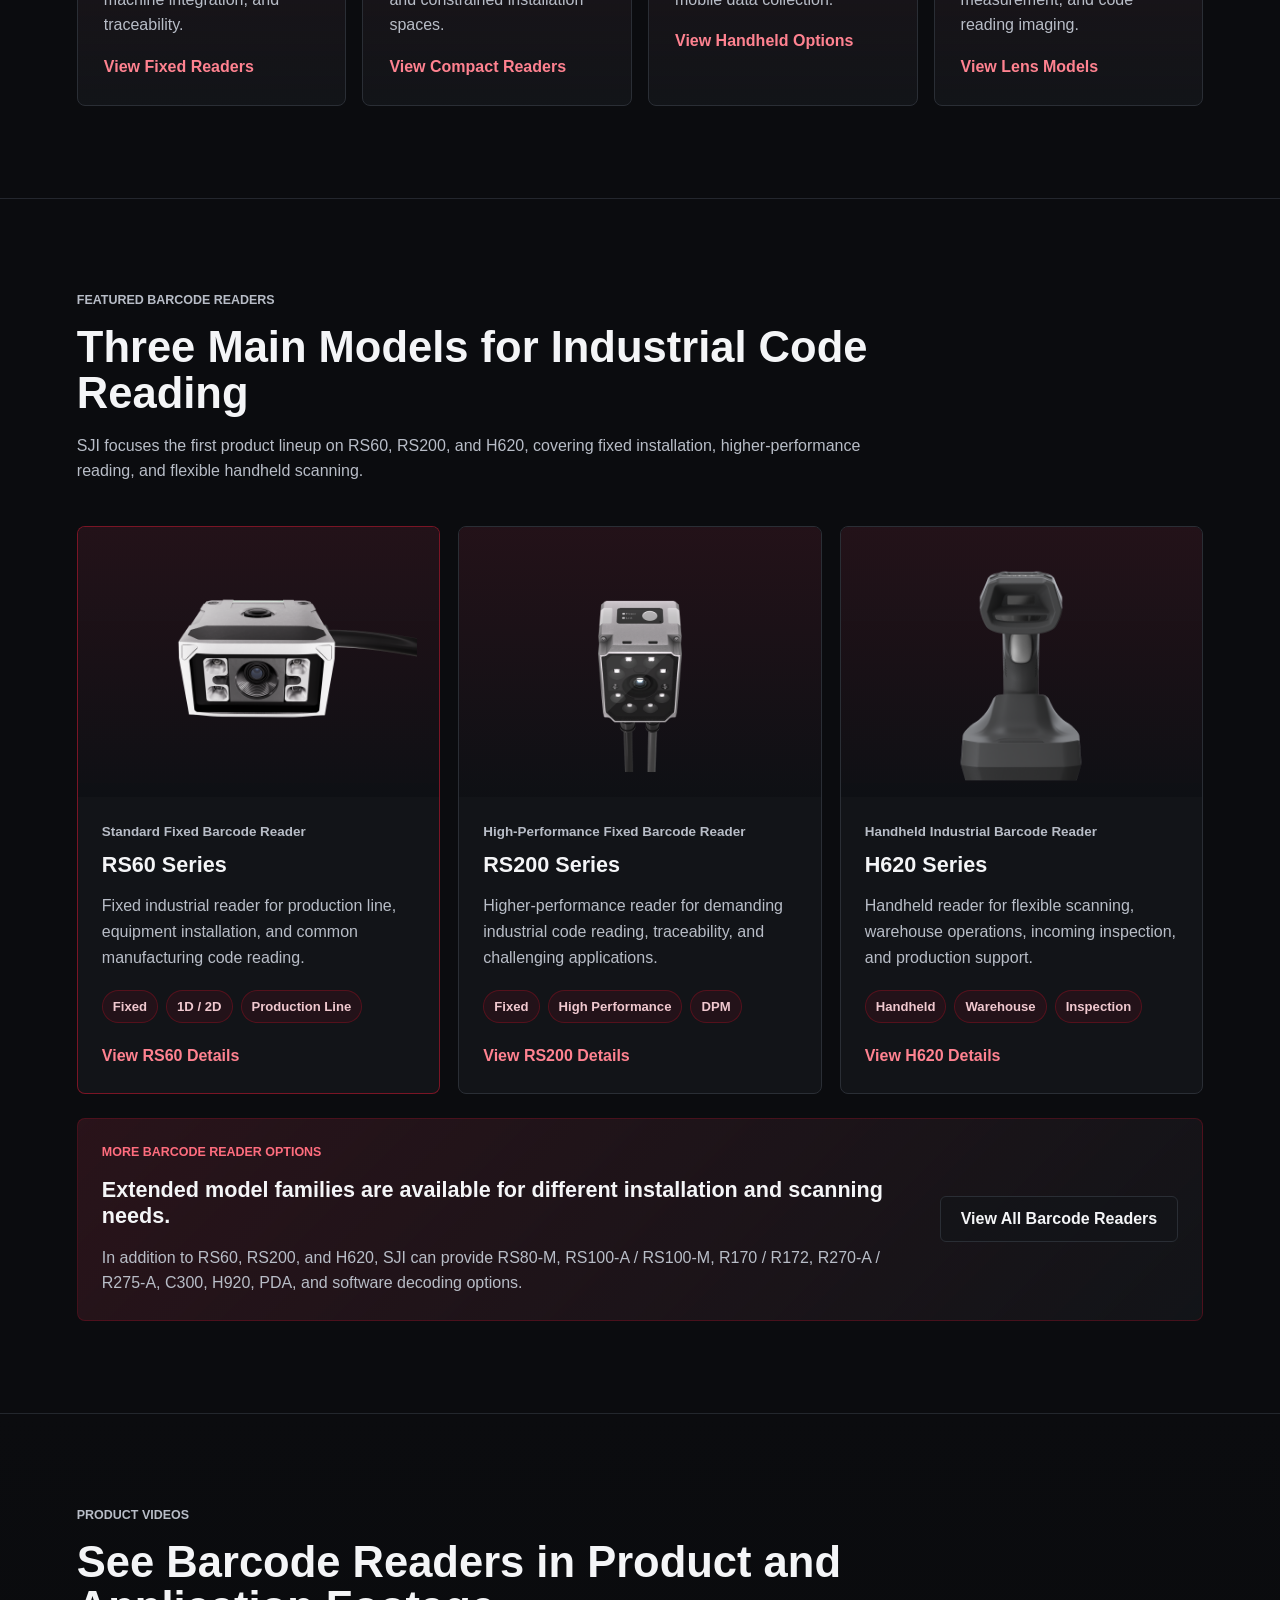
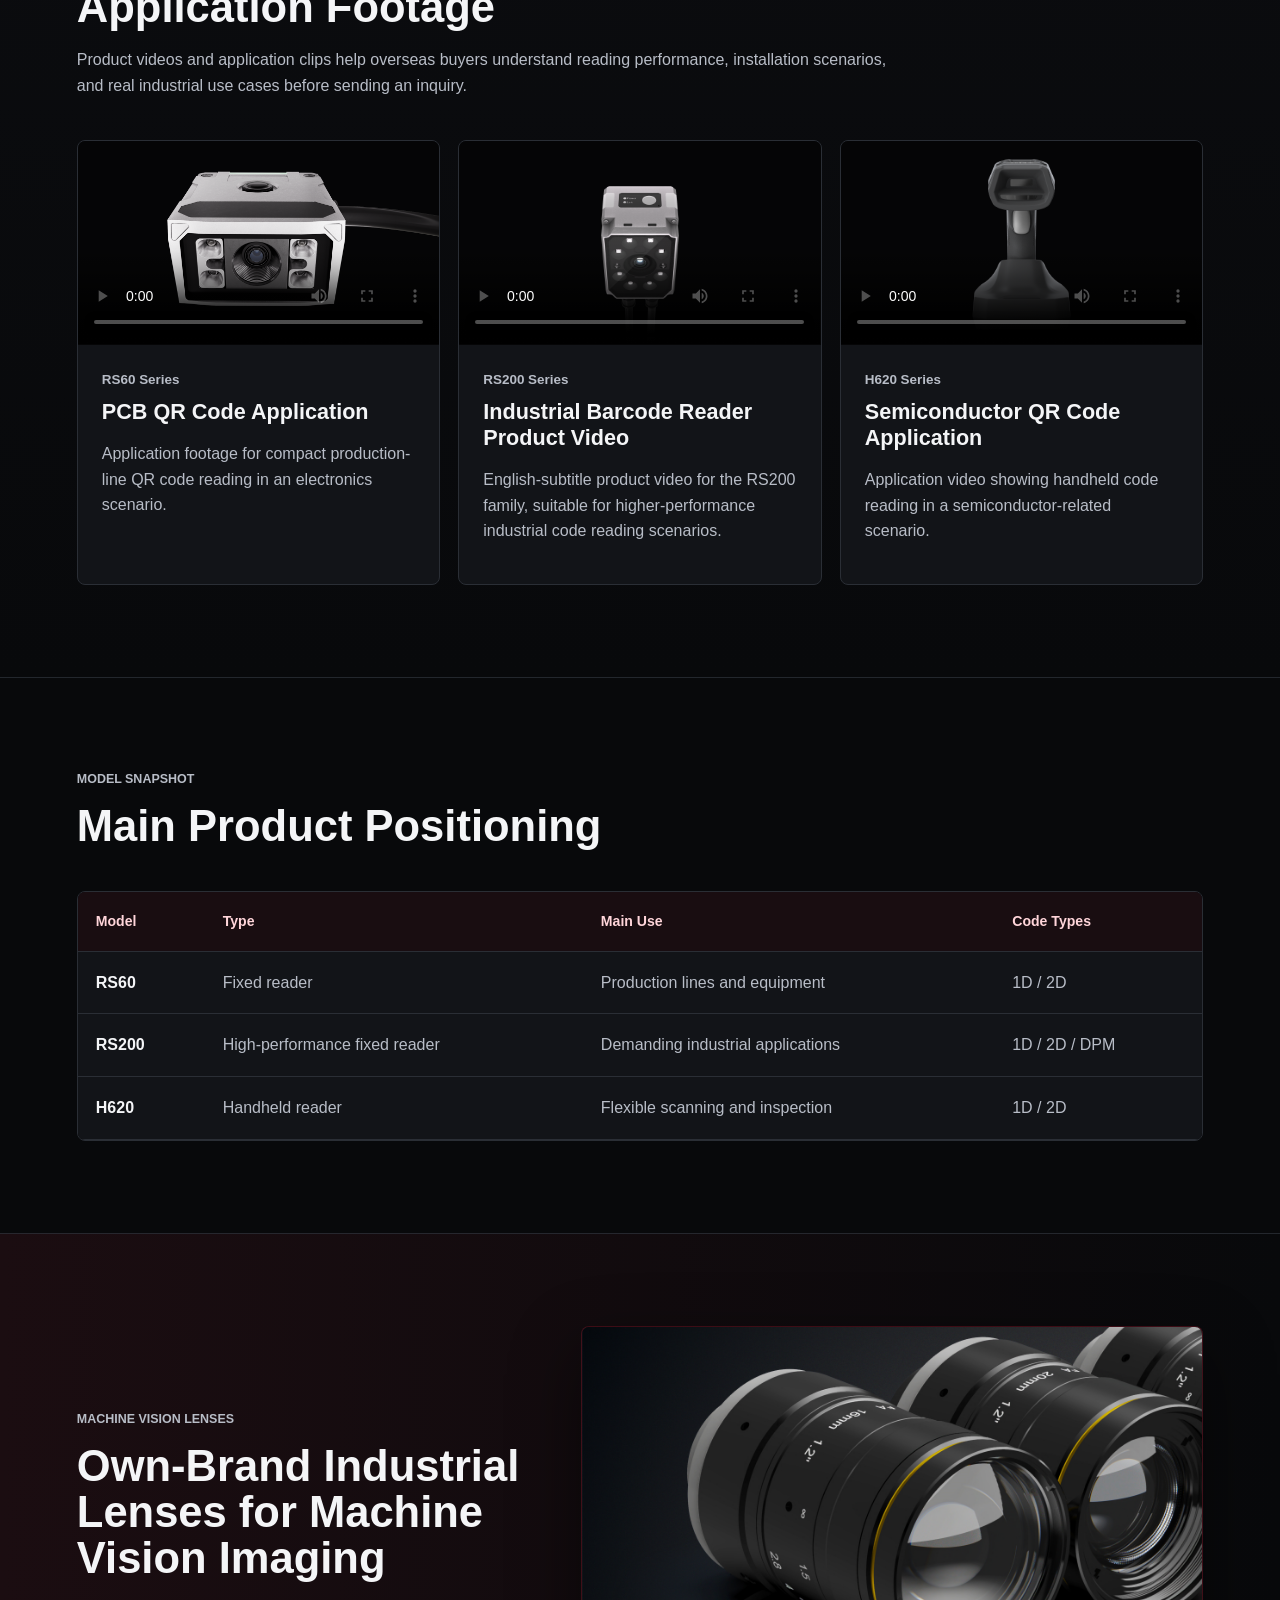
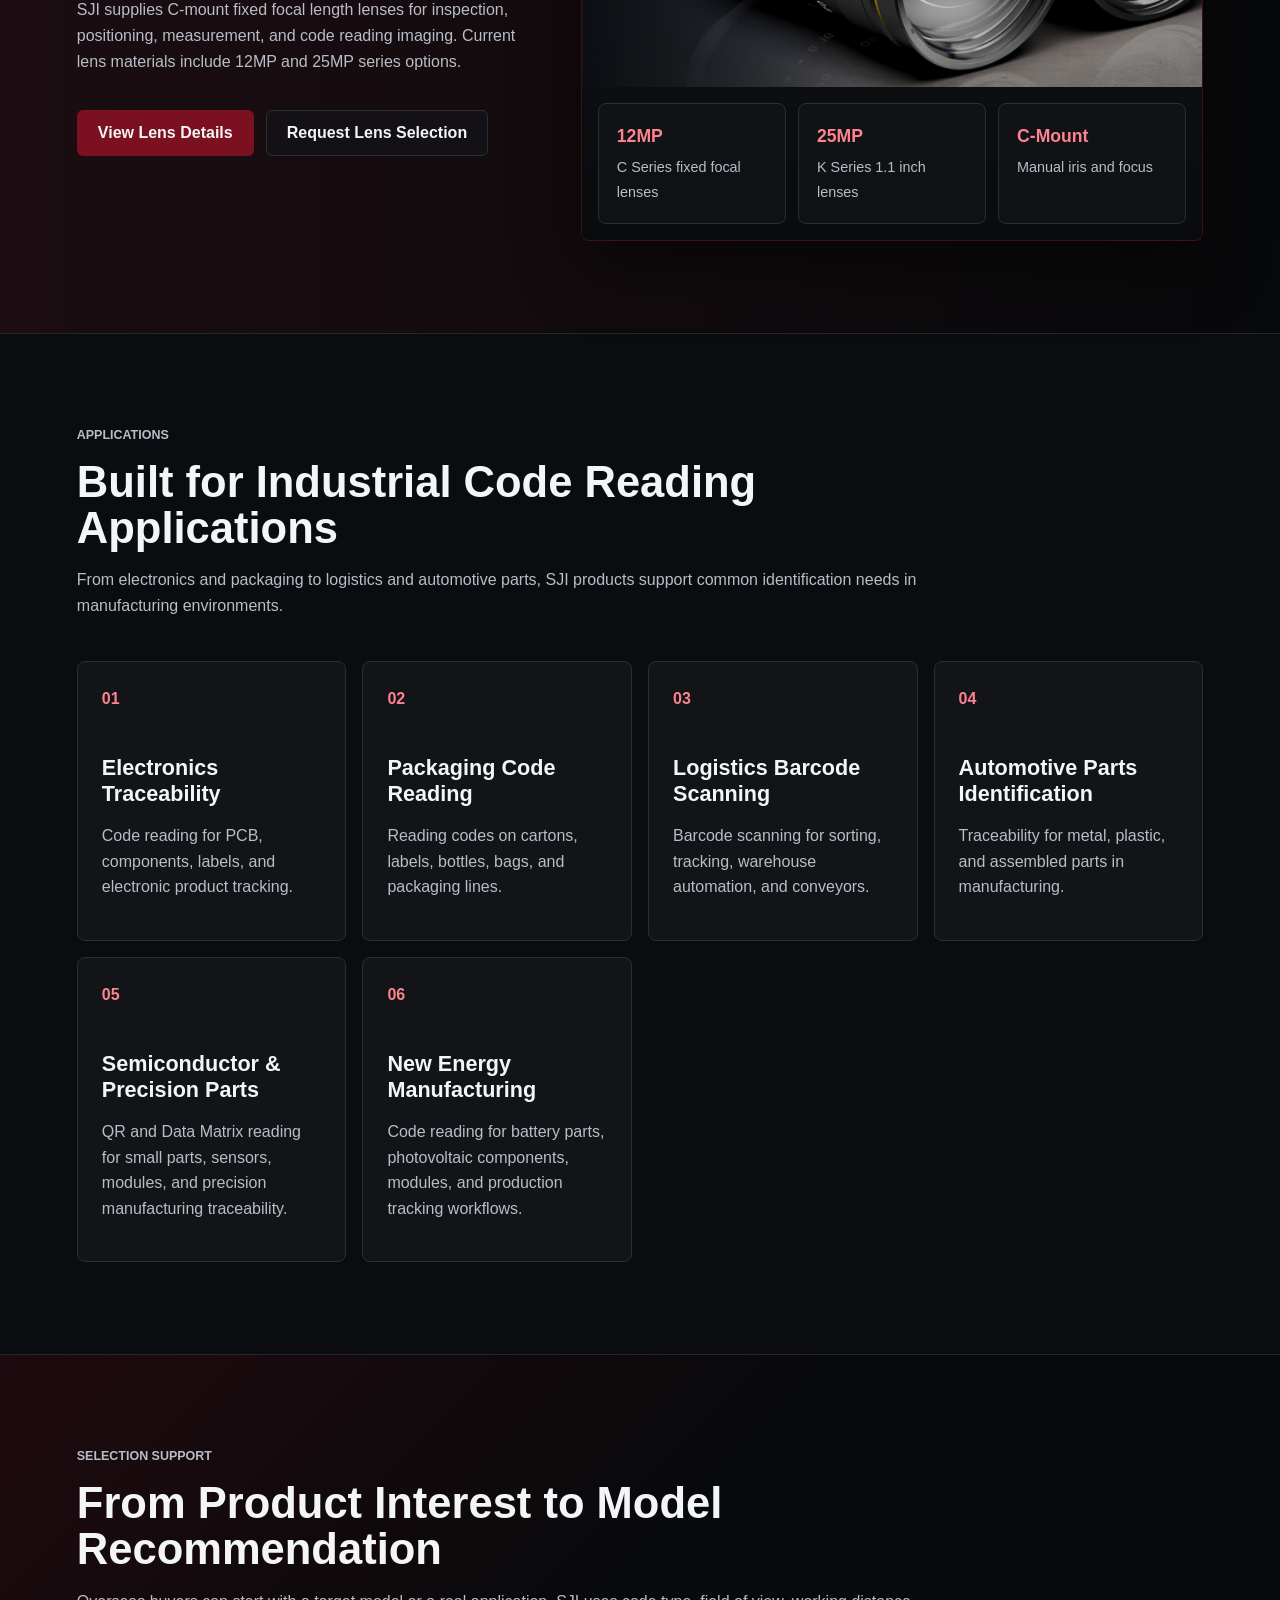
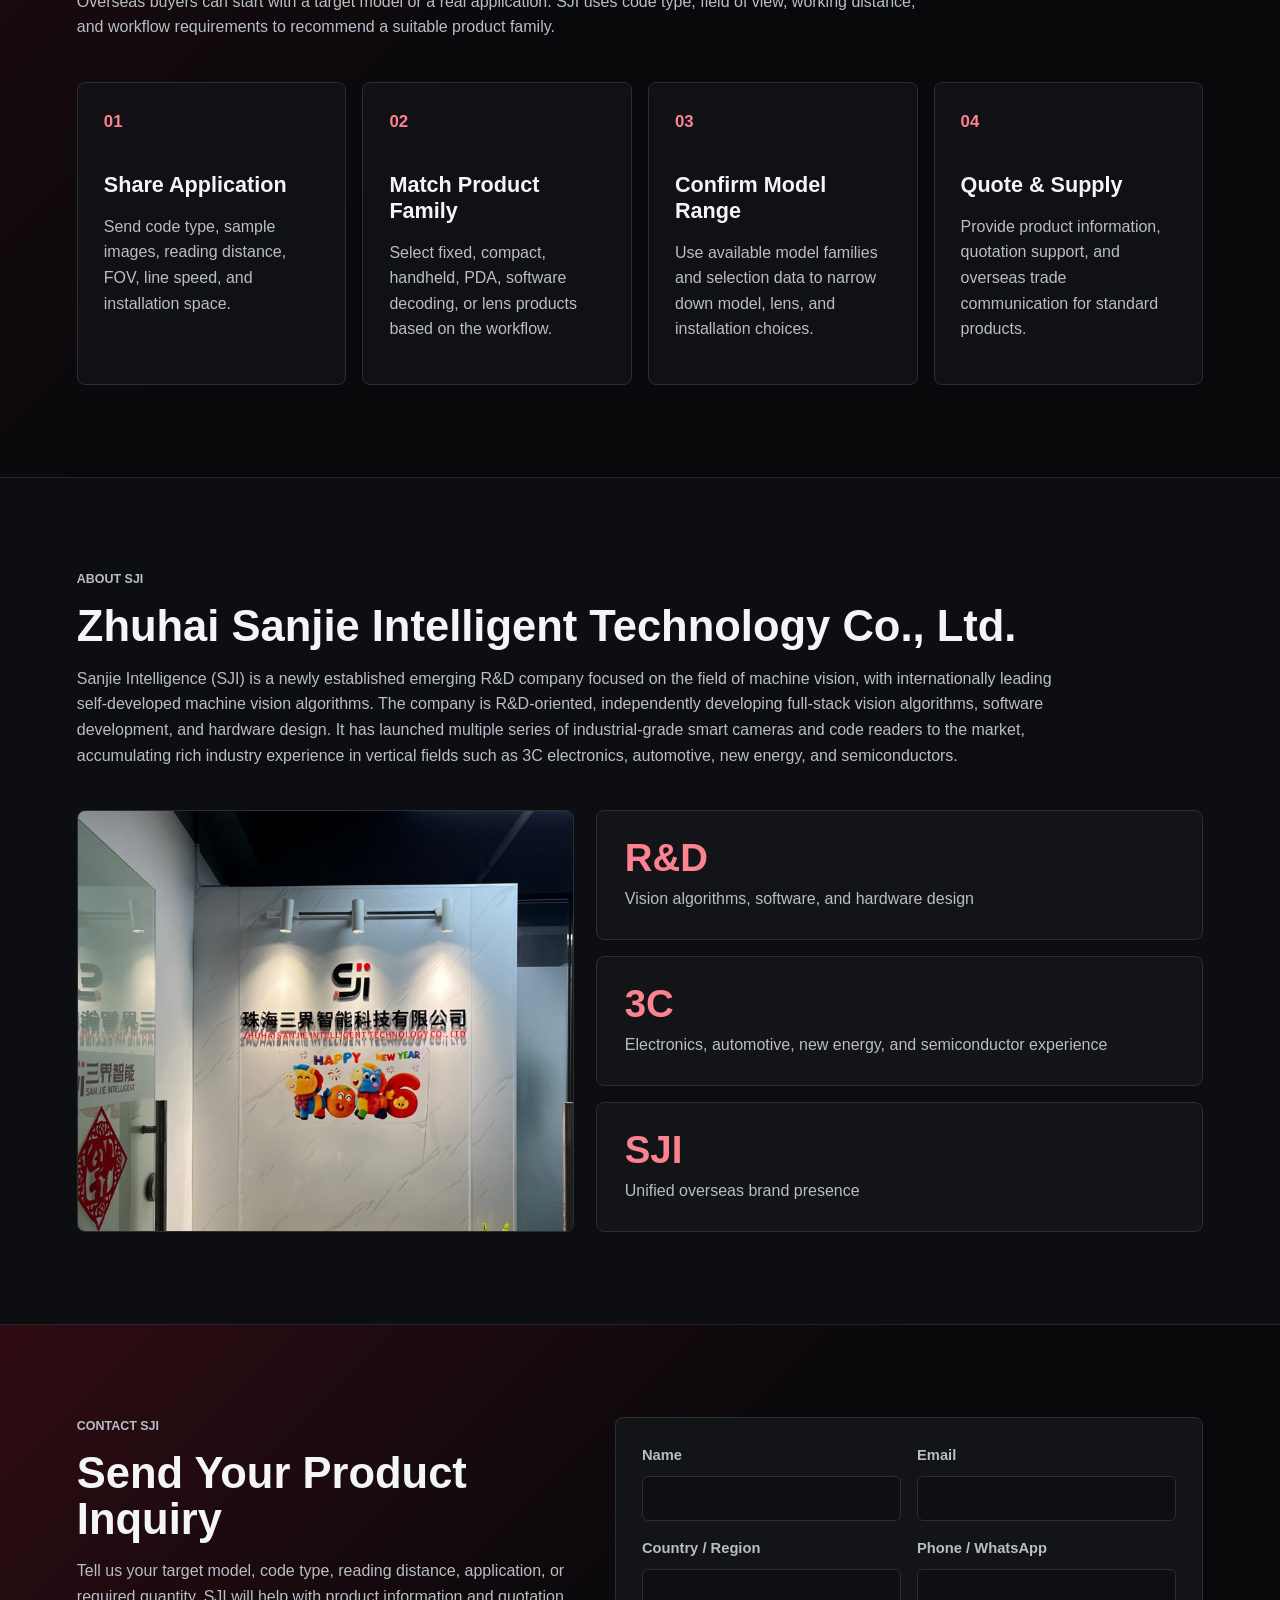
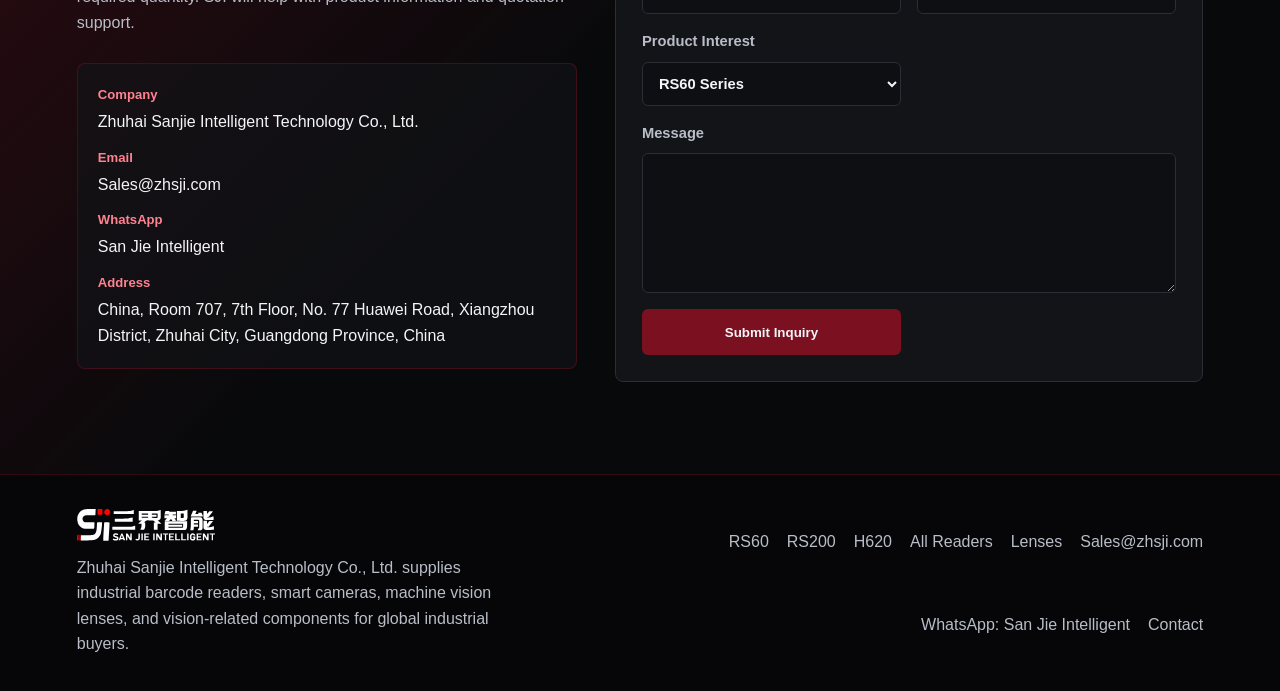
==== commit f620681c: "Refine homepage hero product layout" ====
--- a/Site/index.html
+++ b/Site/index.html
@@ -7,6 +7,12 @@
       name="description"
       content="SJI supplies industrial barcode readers, machine vision lenses, and vision-related components for manufacturers, integrators, distributors, and industrial buyers."
     />
+    <link rel="canonical" href="https://www.zhsji.com/" />
+    <meta property="og:title" content="SJI | Industrial Barcode Readers & Machine Vision Products" />
+    <meta property="og:description" content="SJI supplies industrial barcode readers, machine vision lenses, and vision-related components for manufacturers, integrators, distributors, and industrial buyers." />
+    <meta property="og:url" content="https://www.zhsji.com/" />
+    <meta property="og:type" content="website" />
+    <meta property="og:image" content="https://www.zhsji.com/assets/rs200-web.png" />
     <title>SJI | Industrial Barcode Readers & Machine Vision Products</title>
     <link rel="icon" href="./assets/company-icon.ico" />
     <link rel="stylesheet" href="./styles.css" />
@@ -72,9 +78,20 @@
 
         <div class="hero-visual" aria-label="Featured SJI barcode readers">
           <div class="product-stage">
-            <img class="hero-rs200" src="./assets/rs200-web.png" alt="SJI RS200 industrial barcode reader" />
-            <img class="hero-rs60" src="./assets/rs60-web.png" alt="SJI RS60 industrial barcode reader" />
+            <div class="stage-intro">
+              <span data-i18n="heroVisual.eyebrow">Featured lineup</span>
+              <strong data-i18n="heroVisual.title">Fixed + handheld code reading</strong>
+              <p data-i18n="heroVisual.text">RS60, RS200, and H620 cover standard production-line reading, higher-performance traceability, and flexible manual scanning.</p>
+            </div>
+            <div class="stage-code-chip">1D / 2D / DPM</div>
+            <img class="hero-rs200" src="./assets/hero-rs200-angle-web.png" alt="SJI RS200 industrial barcode reader" />
+            <img class="hero-rs60" src="./assets/hero-rs60-angle-web.png" alt="SJI RS60 industrial barcode reader" />
             <img class="hero-h620" src="./assets/h620-web.png" alt="SJI H620 handheld barcode reader" />
+            <div class="stage-models" aria-label="Featured model roles">
+              <span><b>RS60</b><small data-i18n="heroVisual.rs60">Standard fixed reader</small></span>
+              <span><b>RS200</b><small data-i18n="heroVisual.rs200">High-performance reader</small></span>
+              <span><b>H620</b><small data-i18n="heroVisual.h620">Handheld reader</small></span>
+            </div>
           </div>
         </div>
       </section>
--- a/Site/styles.css
+++ b/Site/styles.css
@@ -252,6 +252,7 @@
 h1 {
   max-width: 760px;
   font-size: clamp(3rem, 6vw, 5.7rem);
+  overflow-wrap: anywhere;
 }
 
 h2 {
@@ -301,24 +302,125 @@
 
 .product-stage {
   position: relative;
-  min-height: 580px;
+  min-height: 610px;
   border: 1px solid rgba(122, 16, 32, 0.38);
   border-radius: 8px;
   background:
-    linear-gradient(180deg, rgba(18, 20, 24, 0.78), rgba(8, 9, 11, 0.94)),
+    linear-gradient(135deg, rgba(33, 13, 18, 0.86), rgba(11, 12, 15, 0.96) 48%, rgba(5, 6, 8, 0.98)),
+    radial-gradient(circle at 24% 22%, rgba(255, 109, 126, 0.18), transparent 24%),
+    radial-gradient(circle at 76% 68%, rgba(122, 16, 32, 0.34), transparent 36%),
     var(--muted-wine);
   box-shadow: var(--shadow);
+  isolation: isolate;
+  overflow: hidden;
+}
+
+.product-stage::before {
+  content: "";
+  position: absolute;
+  inset: 20px;
+  border: 1px solid rgba(255, 255, 255, 0.055);
+  border-radius: 7px;
+  background:
+    linear-gradient(90deg, rgba(255, 255, 255, 0.045) 1px, transparent 1px),
+    linear-gradient(rgba(255, 255, 255, 0.045) 1px, transparent 1px);
+  background-size: 44px 44px;
+  mask-image: linear-gradient(135deg, rgba(0, 0, 0, 0.8), transparent 72%);
+  pointer-events: none;
 }
 
 .product-stage::after {
   content: "";
   position: absolute;
-  left: 12%;
-  right: 12%;
-  bottom: 34px;
-  height: 24px;
-  background: rgba(163, 22, 42, 0.32);
-  filter: blur(30px);
+  left: 11%;
+  right: 8%;
+  bottom: 44px;
+  height: 34px;
+  background: linear-gradient(90deg, rgba(163, 22, 42, 0.34), rgba(255, 255, 255, 0.12), rgba(163, 22, 42, 0.16));
+  filter: blur(32px);
+  z-index: 0;
+}
+
+.stage-intro {
+  position: absolute;
+  top: 34px;
+  left: 34px;
+  z-index: 5;
+  width: min(300px, 45%);
+  padding: 18px;
+  border: 1px solid rgba(255, 109, 126, 0.24);
+  border-radius: 8px;
+  background: rgba(10, 11, 14, 0.62);
+  backdrop-filter: blur(12px);
+}
+
+.stage-intro span {
+  display: block;
+  color: #ff6d7e;
+  font-size: 0.72rem;
+  font-weight: 800;
+  text-transform: uppercase;
+}
+
+.stage-intro strong {
+  display: block;
+  margin-top: 8px;
+  color: var(--text);
+  font-size: 1.08rem;
+  line-height: 1.18;
+}
+
+.stage-intro p {
+  margin: 10px 0 0;
+  color: var(--muted);
+  font-size: 0.86rem;
+  line-height: 1.55;
+}
+
+.stage-code-chip {
+  position: absolute;
+  top: 36px;
+  right: 34px;
+  z-index: 5;
+  padding: 9px 12px;
+  border: 1px solid rgba(255, 109, 126, 0.32);
+  border-radius: 999px;
+  background: rgba(122, 16, 32, 0.28);
+  color: #f6d7dc;
+  font-size: 0.78rem;
+  font-weight: 800;
+}
+
+.stage-models {
+  position: absolute;
+  left: 34px;
+  right: 34px;
+  bottom: 28px;
+  z-index: 5;
+  display: grid;
+  grid-template-columns: repeat(3, minmax(0, 1fr));
+  gap: 10px;
+}
+
+.stage-models span {
+  display: grid;
+  gap: 4px;
+  min-width: 0;
+  padding: 12px;
+  border: 1px solid rgba(255, 255, 255, 0.08);
+  border-radius: 8px;
+  background: rgba(8, 9, 11, 0.68);
+}
+
+.stage-models b {
+  color: var(--text);
+  font-size: 0.95rem;
+}
+
+.stage-models small {
+  color: var(--muted);
+  font-size: 0.73rem;
+  line-height: 1.25;
 }
 
 .product-stage img {
@@ -328,23 +430,29 @@
 }
 
 .hero-rs200 {
-  top: 42px;
-  right: 24px;
-  width: 50%;
-  max-height: 480px;
+  top: 112px;
+  right: 28px;
+  z-index: 2;
+  width: 42%;
+  max-height: 410px;
+  opacity: 0.98;
 }
 
 .hero-rs60 {
-  left: 28px;
-  bottom: 72px;
-  width: 58%;
+  left: -8%;
+  bottom: 112px;
+  z-index: 3;
+  width: 78%;
+  max-height: 430px;
 }
 
 .hero-h620 {
-  right: 18px;
-  bottom: 38px;
-  width: 32%;
-  max-height: 330px;
+  right: 28px;
+  bottom: 92px;
+  z-index: 4;
+  width: 23%;
+  max-height: 250px;
+  opacity: 0.96;
 }
 
 .section {
@@ -1080,7 +1188,23 @@
   }
 
   .product-stage {
-    min-height: 470px;
+    min-height: 520px;
+  }
+
+  .stage-intro {
+    width: min(360px, 52%);
+  }
+
+  .hero-rs60 {
+    width: 72%;
+  }
+
+  .hero-rs200 {
+    width: 38%;
+  }
+
+  .hero-h620 {
+    width: 20%;
   }
 
   .product-grid,
@@ -1136,19 +1260,39 @@
 
   .hero-copy,
   .hero-text,
+  .hero-visual,
   .section-heading,
   .contact-copy {
     width: 100%;
+    max-width: calc(100vw - 40px);
   }
 
   h1 {
-    font-size: 2.18rem;
+    font-size: 2rem;
     line-height: 1.12;
-    max-width: 100%;
+    width: 100%;
+    max-width: calc(100vw - 40px);
+    overflow-wrap: anywhere;
+    word-break: break-all;
+    line-break: anywhere;
   }
 
   h2 {
     font-size: 2rem;
+    max-width: calc(100vw - 40px);
+    overflow-wrap: anywhere;
+    word-break: break-all;
+    line-break: anywhere;
+  }
+
+  p,
+  li,
+  .button,
+  .trust-strip span,
+  .tag-row span {
+    overflow-wrap: anywhere;
+    word-break: break-all;
+    line-break: anywhere;
   }
 
   .hero-actions,
@@ -1161,7 +1305,8 @@
   }
 
   .product-stage {
-    min-height: 360px;
+    width: calc(100vw - 40px);
+    min-height: 520px;
   }
 
   .reader-lineup-visual {
@@ -1193,21 +1338,53 @@
   }
 
   .hero-rs200 {
-    top: 34px;
-    right: 12px;
-    width: 48%;
+    top: 188px;
+    right: 18px;
+    width: 40%;
   }
 
   .hero-rs60 {
-    left: 12px;
-    bottom: 62px;
-    width: 64%;
+    left: -10%;
+    bottom: 138px;
+    width: 88%;
   }
 
   .hero-h620 {
-    right: 8px;
-    bottom: 34px;
-    width: 34%;
+    right: 20px;
+    bottom: 104px;
+    width: 24%;
+  }
+
+  .stage-intro {
+    top: 20px;
+    left: 20px;
+    right: 20px;
+    width: auto;
+    padding: 14px;
+  }
+
+  .stage-intro p {
+    font-size: 0.8rem;
+  }
+
+  .stage-code-chip {
+    top: 158px;
+    right: auto;
+    left: 20px;
+  }
+
+  .stage-models {
+    left: 20px;
+    right: 20px;
+    bottom: 20px;
+    grid-template-columns: 1fr;
+  }
+
+  .stage-models span {
+    grid-template-columns: auto 1fr;
+    align-items: baseline;
+    gap: 10px;
+    padding: 10px 12px;
   }
 
   .product-grid,
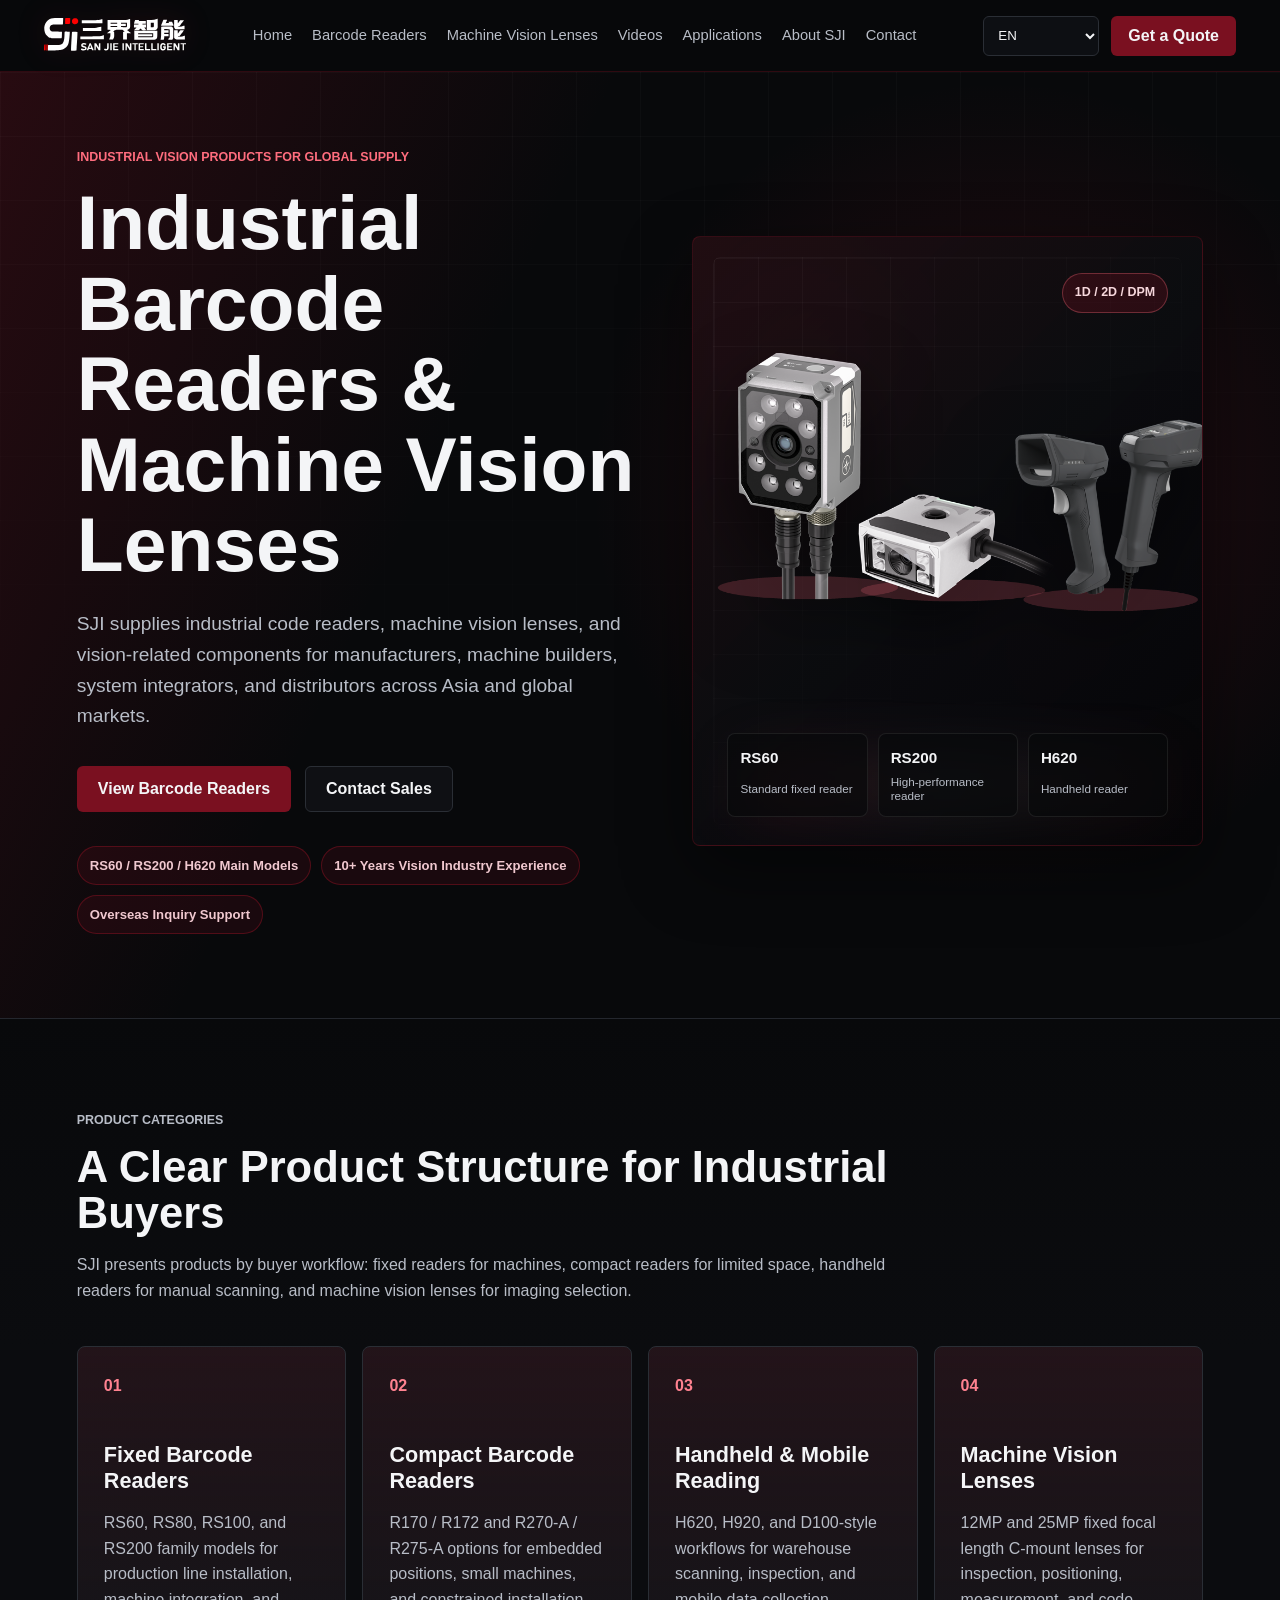
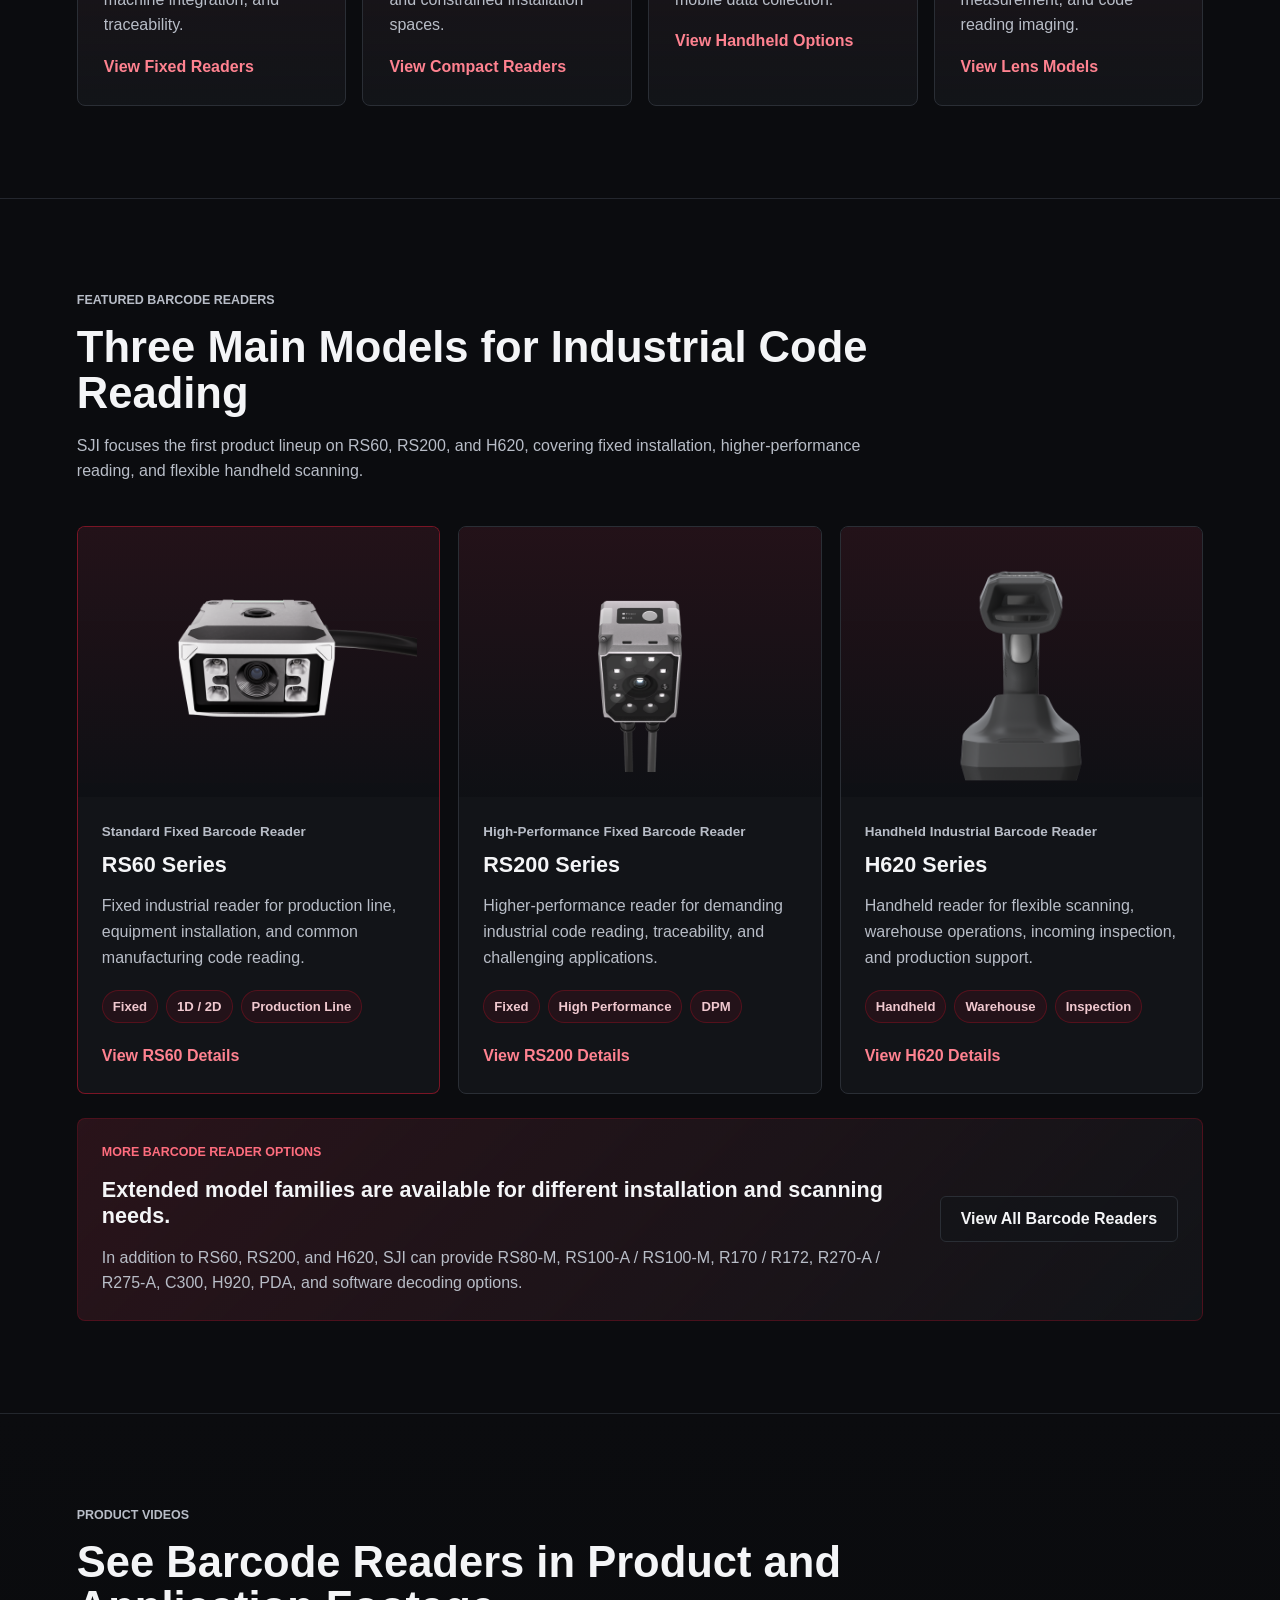
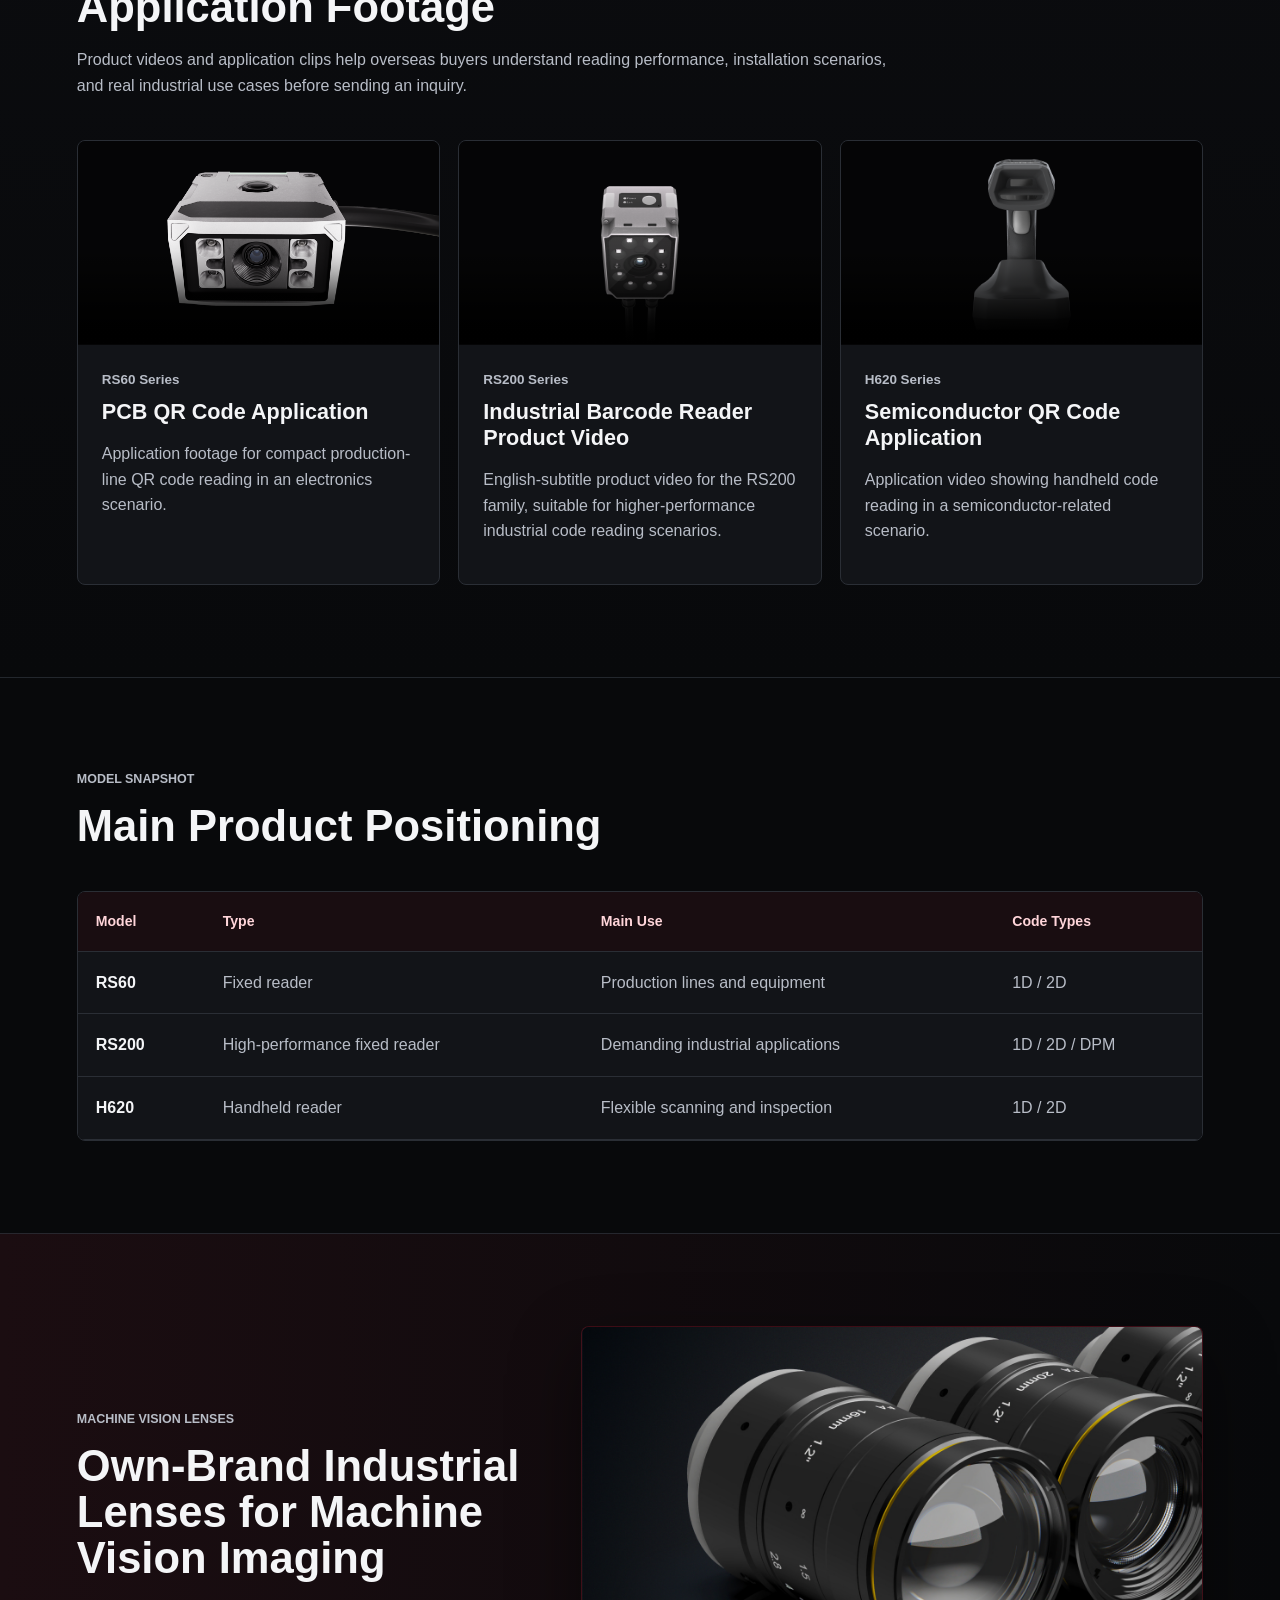
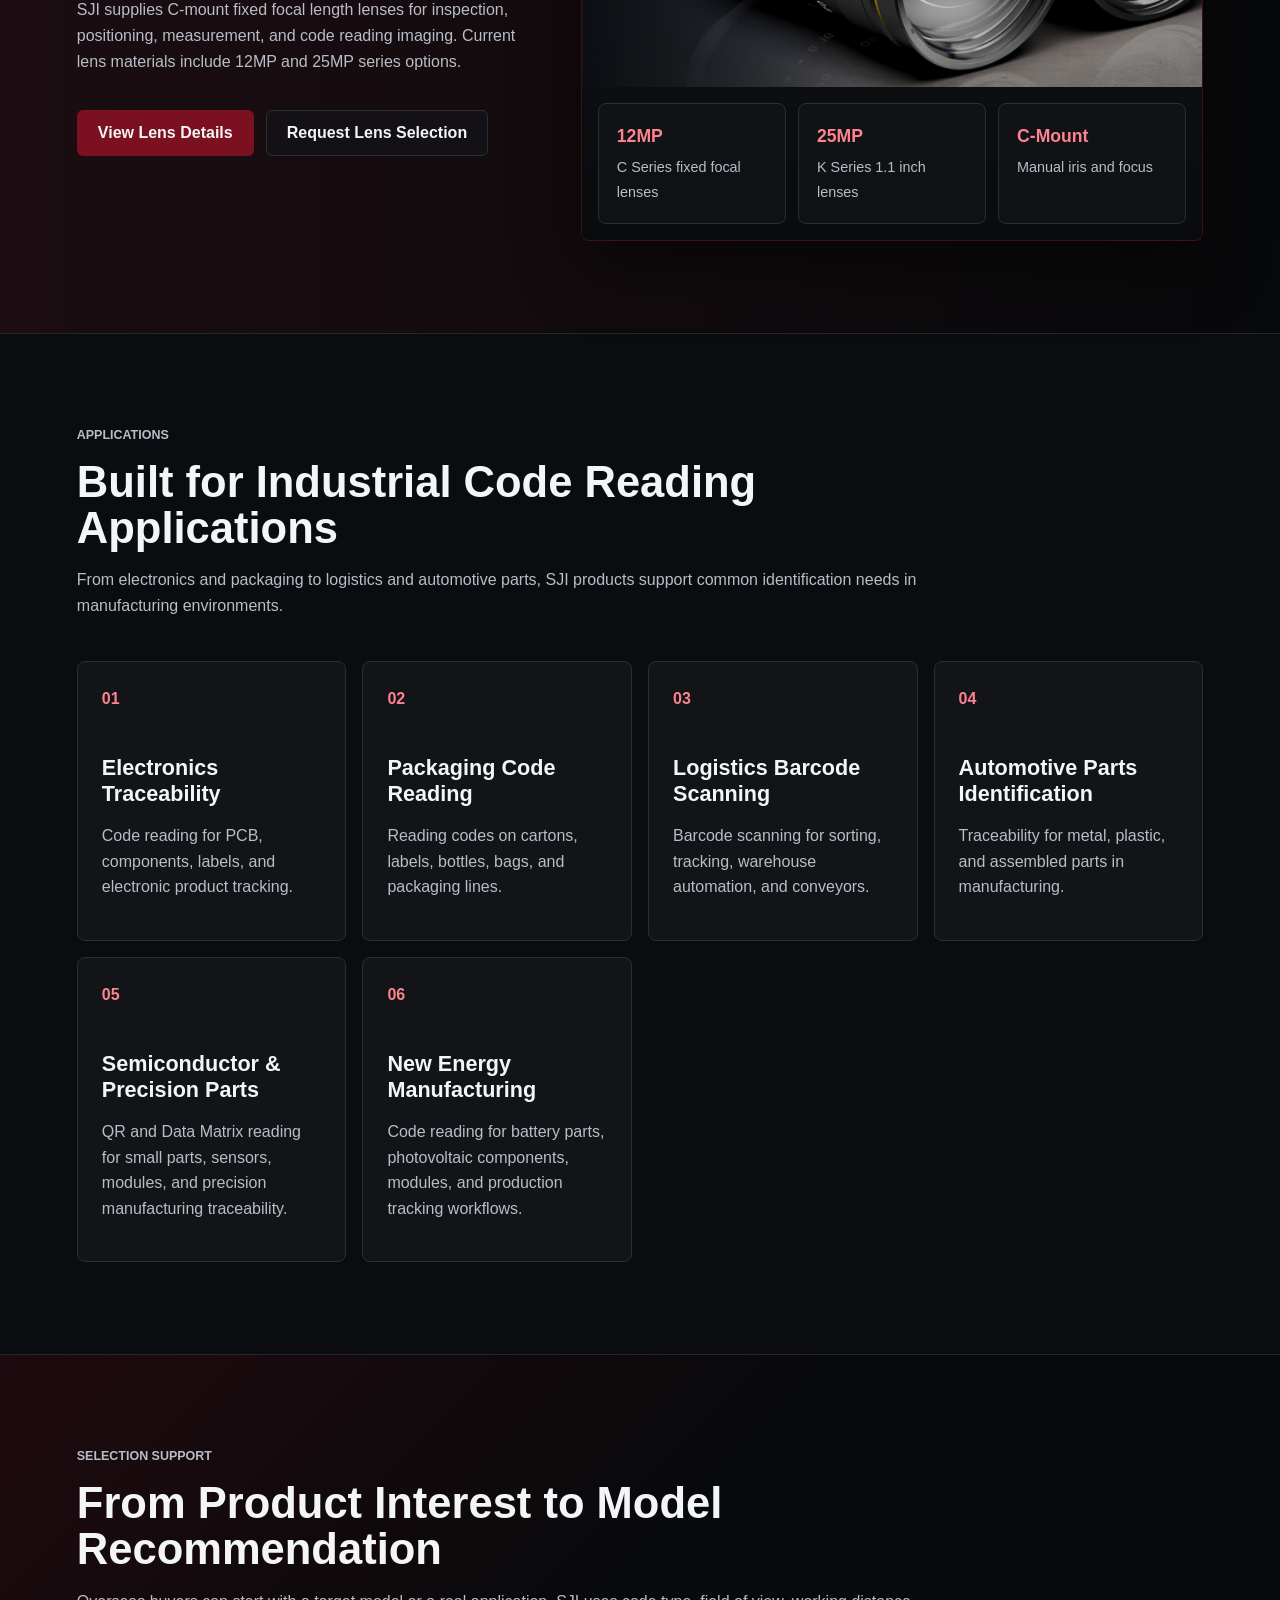
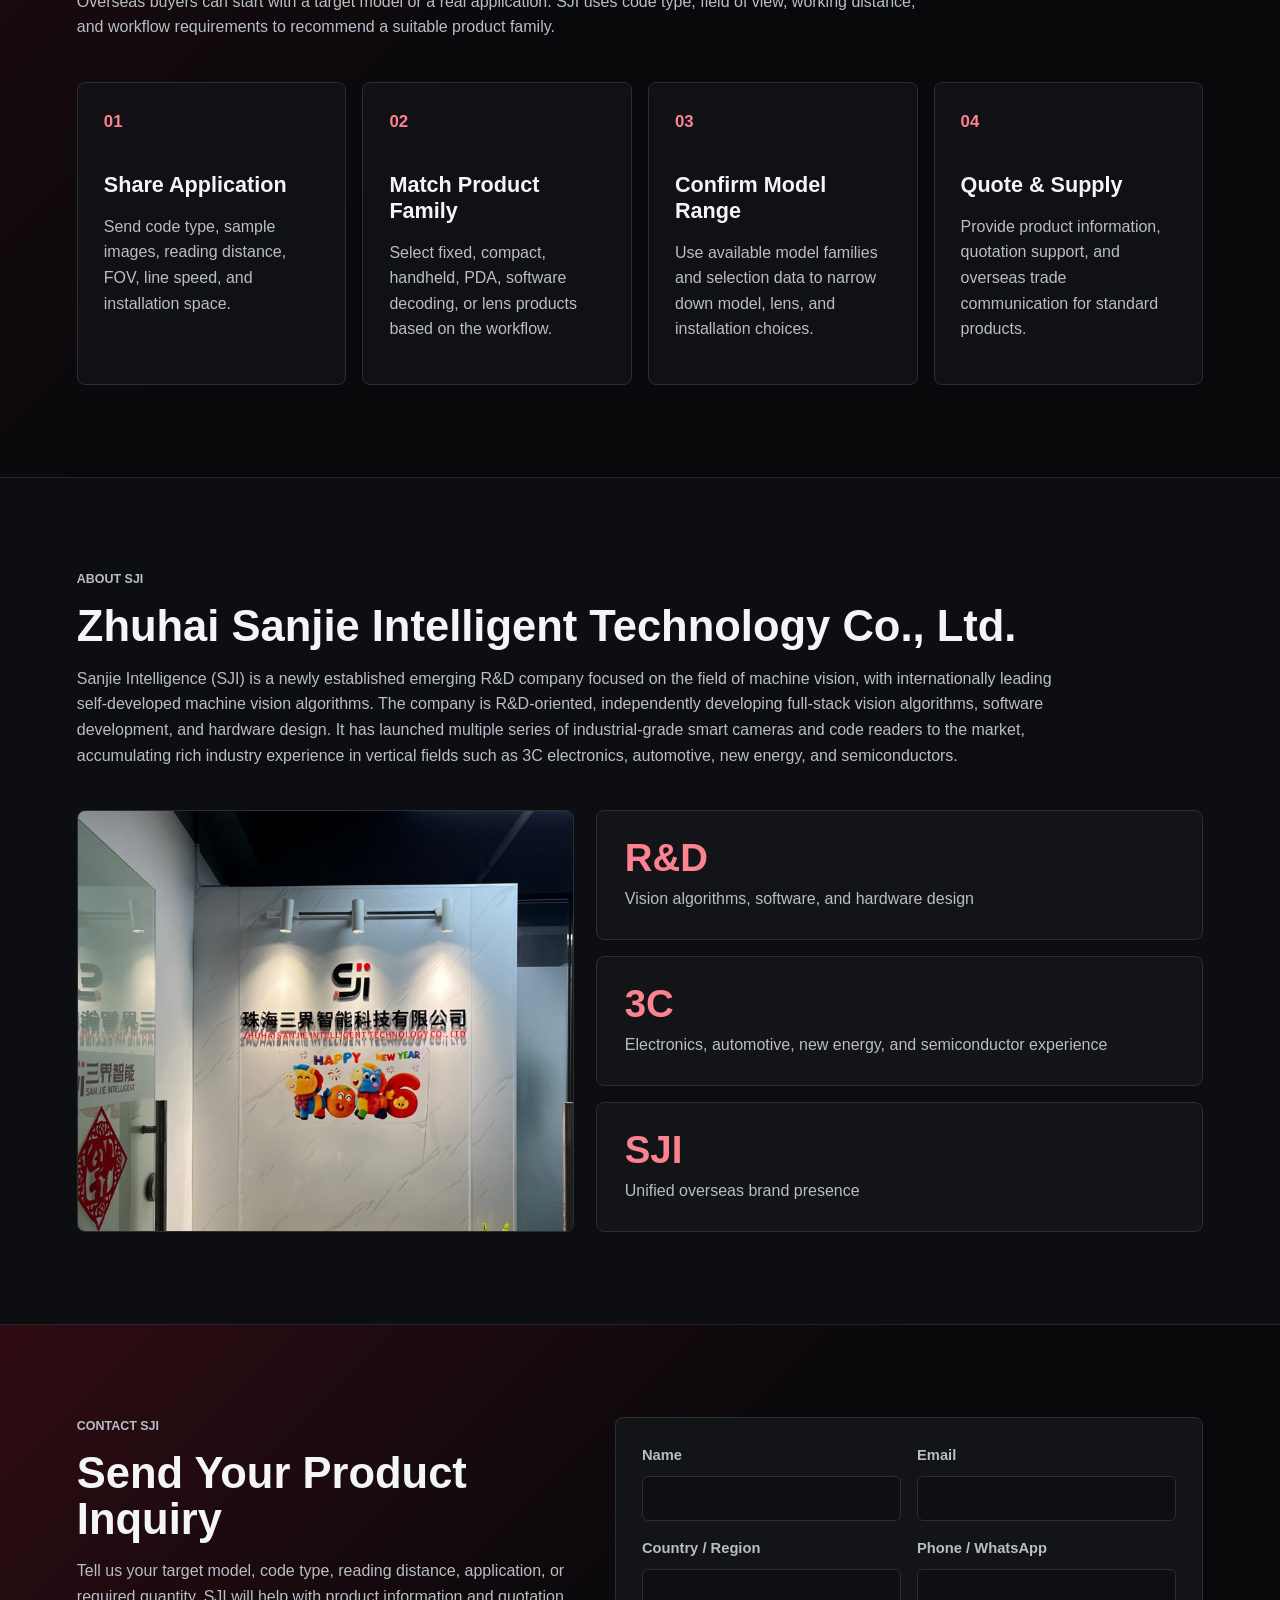
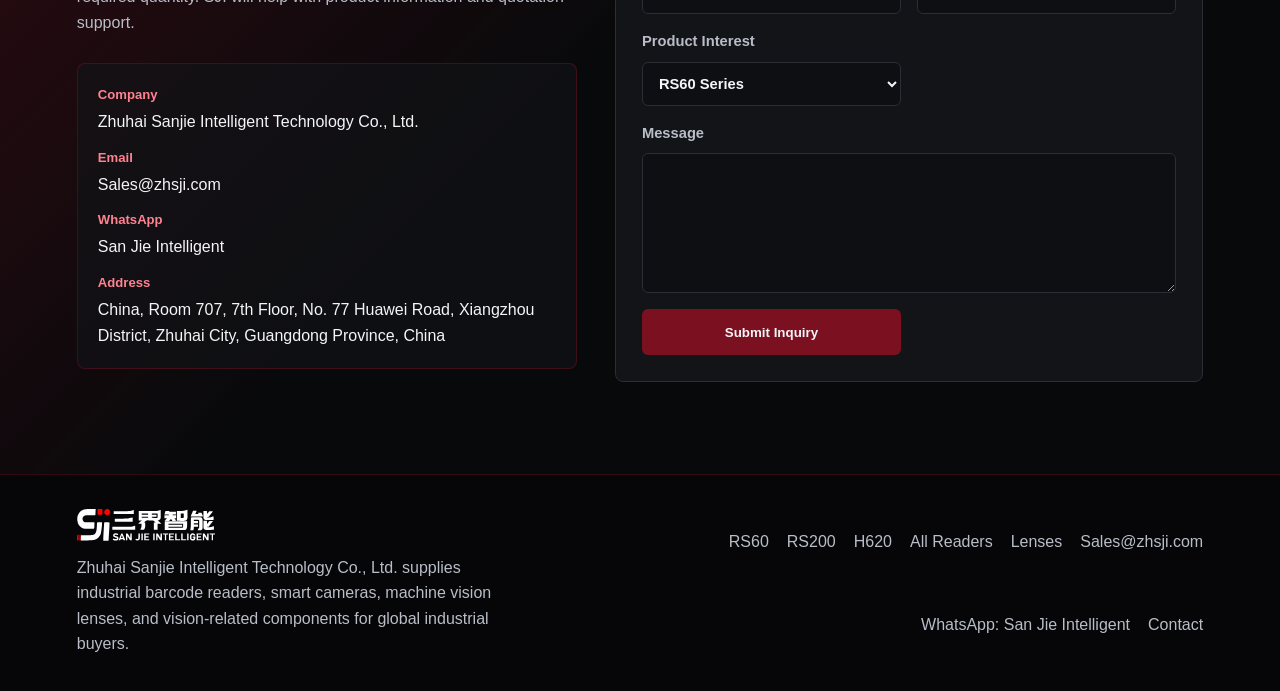
==== commit 8dbb7ac5: "Use approved homepage product hero image" ====
--- a/Site/index.html
+++ b/Site/index.html
@@ -78,15 +78,9 @@
 
         <div class="hero-visual" aria-label="Featured SJI barcode readers">
           <div class="product-stage">
-            <div class="stage-intro">
-              <span data-i18n="heroVisual.eyebrow">Featured lineup</span>
-              <strong data-i18n="heroVisual.title">Fixed + handheld code reading</strong>
-              <p data-i18n="heroVisual.text">RS60, RS200, and H620 cover standard production-line reading, higher-performance traceability, and flexible manual scanning.</p>
-            </div>
             <div class="stage-code-chip">1D / 2D / DPM</div>
-            <img class="hero-rs200" src="./assets/hero-rs200-angle-web.png" alt="SJI RS200 industrial barcode reader" />
-            <img class="hero-rs60" src="./assets/hero-rs60-angle-web.png" alt="SJI RS60 industrial barcode reader" />
-            <img class="hero-h620" src="./assets/h620-web.png" alt="SJI H620 handheld barcode reader" />
+            <img class="hero-products-composite hero-products-desktop" src="./assets/homepage-hero-products-web.png" alt="SJI RS200, RS60, and H620 barcode reader lineup" />
+            <img class="hero-products-composite-mobile" src="./assets/homepage-hero-products-mobile-web.png" alt="SJI RS200, RS60, and H620 barcode reader lineup" />
             <div class="stage-models" aria-label="Featured model roles">
               <span><b>RS60</b><small data-i18n="heroVisual.rs60">Standard fixed reader</small></span>
               <span><b>RS200</b><small data-i18n="heroVisual.rs200">High-performance reader</small></span>
--- a/Site/styles.css
+++ b/Site/styles.css
@@ -429,6 +429,19 @@
   filter: drop-shadow(0 28px 34px rgba(0, 0, 0, 0.54));
 }
 
+.hero-products-composite {
+  top: 76px;
+  left: 50%;
+  z-index: 2;
+  width: 118%;
+  max-width: none;
+  transform: translateX(-50%);
+}
+
+.hero-products-composite-mobile {
+  display: none;
+}
+
 .hero-rs200 {
   top: 112px;
   right: 28px;
@@ -1199,6 +1212,11 @@
     width: 72%;
   }
 
+  .hero-products-composite {
+    top: 96px;
+    width: 112%;
+  }
+
   .hero-rs200 {
     width: 38%;
   }
@@ -1306,7 +1324,7 @@
 
   .product-stage {
     width: calc(100vw - 40px);
-    min-height: 520px;
+    min-height: 560px;
   }
 
   .reader-lineup-visual {
@@ -1341,6 +1359,29 @@
     top: 188px;
     right: 18px;
     width: 40%;
+  }
+
+  .hero-products-composite {
+    top: 126px;
+    width: 118%;
+    transform: translateX(-55%);
+  }
+
+  .hero-products-desktop {
+    display: none;
+  }
+
+  .hero-products-composite-mobile {
+    position: absolute;
+    top: 104px;
+    left: 50%;
+    z-index: 2;
+    display: block;
+    width: 94%;
+    max-width: none;
+    transform: translateX(-50%);
+    object-fit: contain;
+    filter: drop-shadow(0 28px 34px rgba(0, 0, 0, 0.54));
   }
 
   .hero-rs60 {
@@ -1368,7 +1409,7 @@
   }
 
   .stage-code-chip {
-    top: 158px;
+    top: 20px;
     right: auto;
     left: 20px;
   }
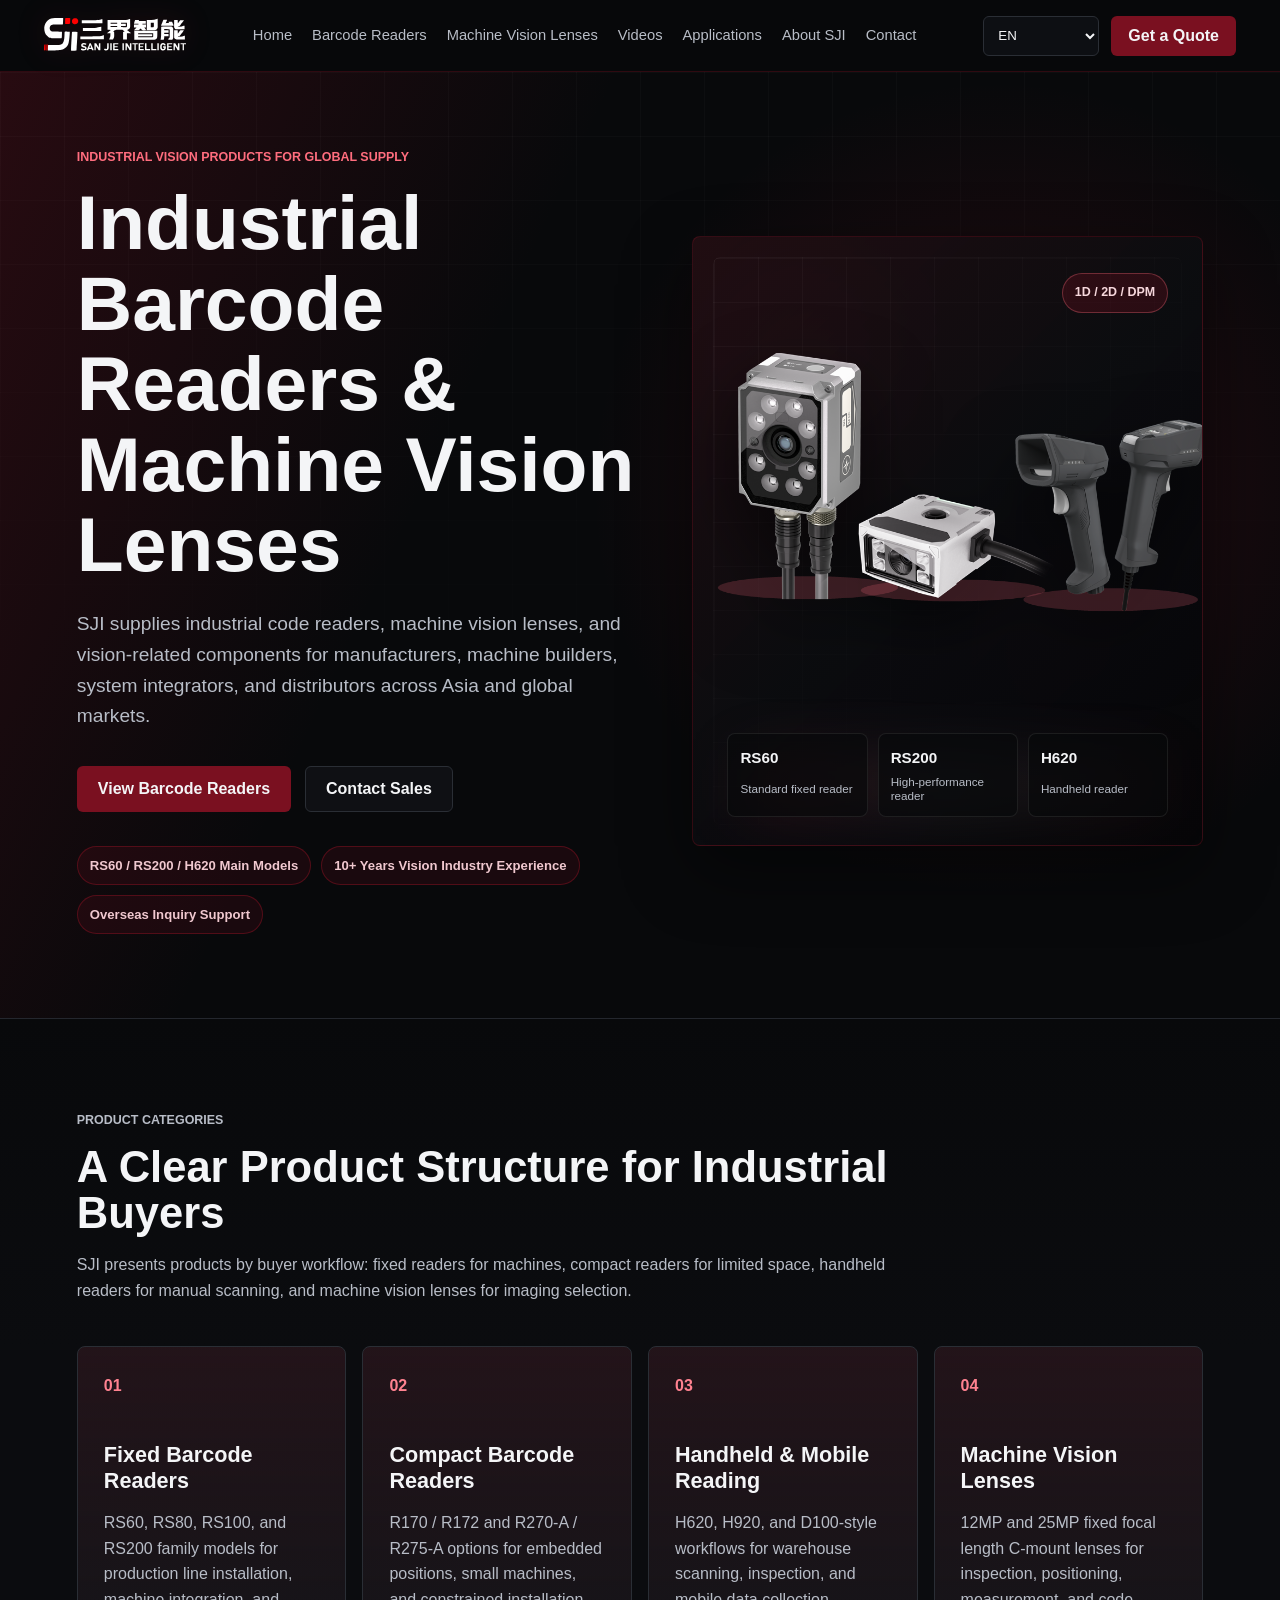
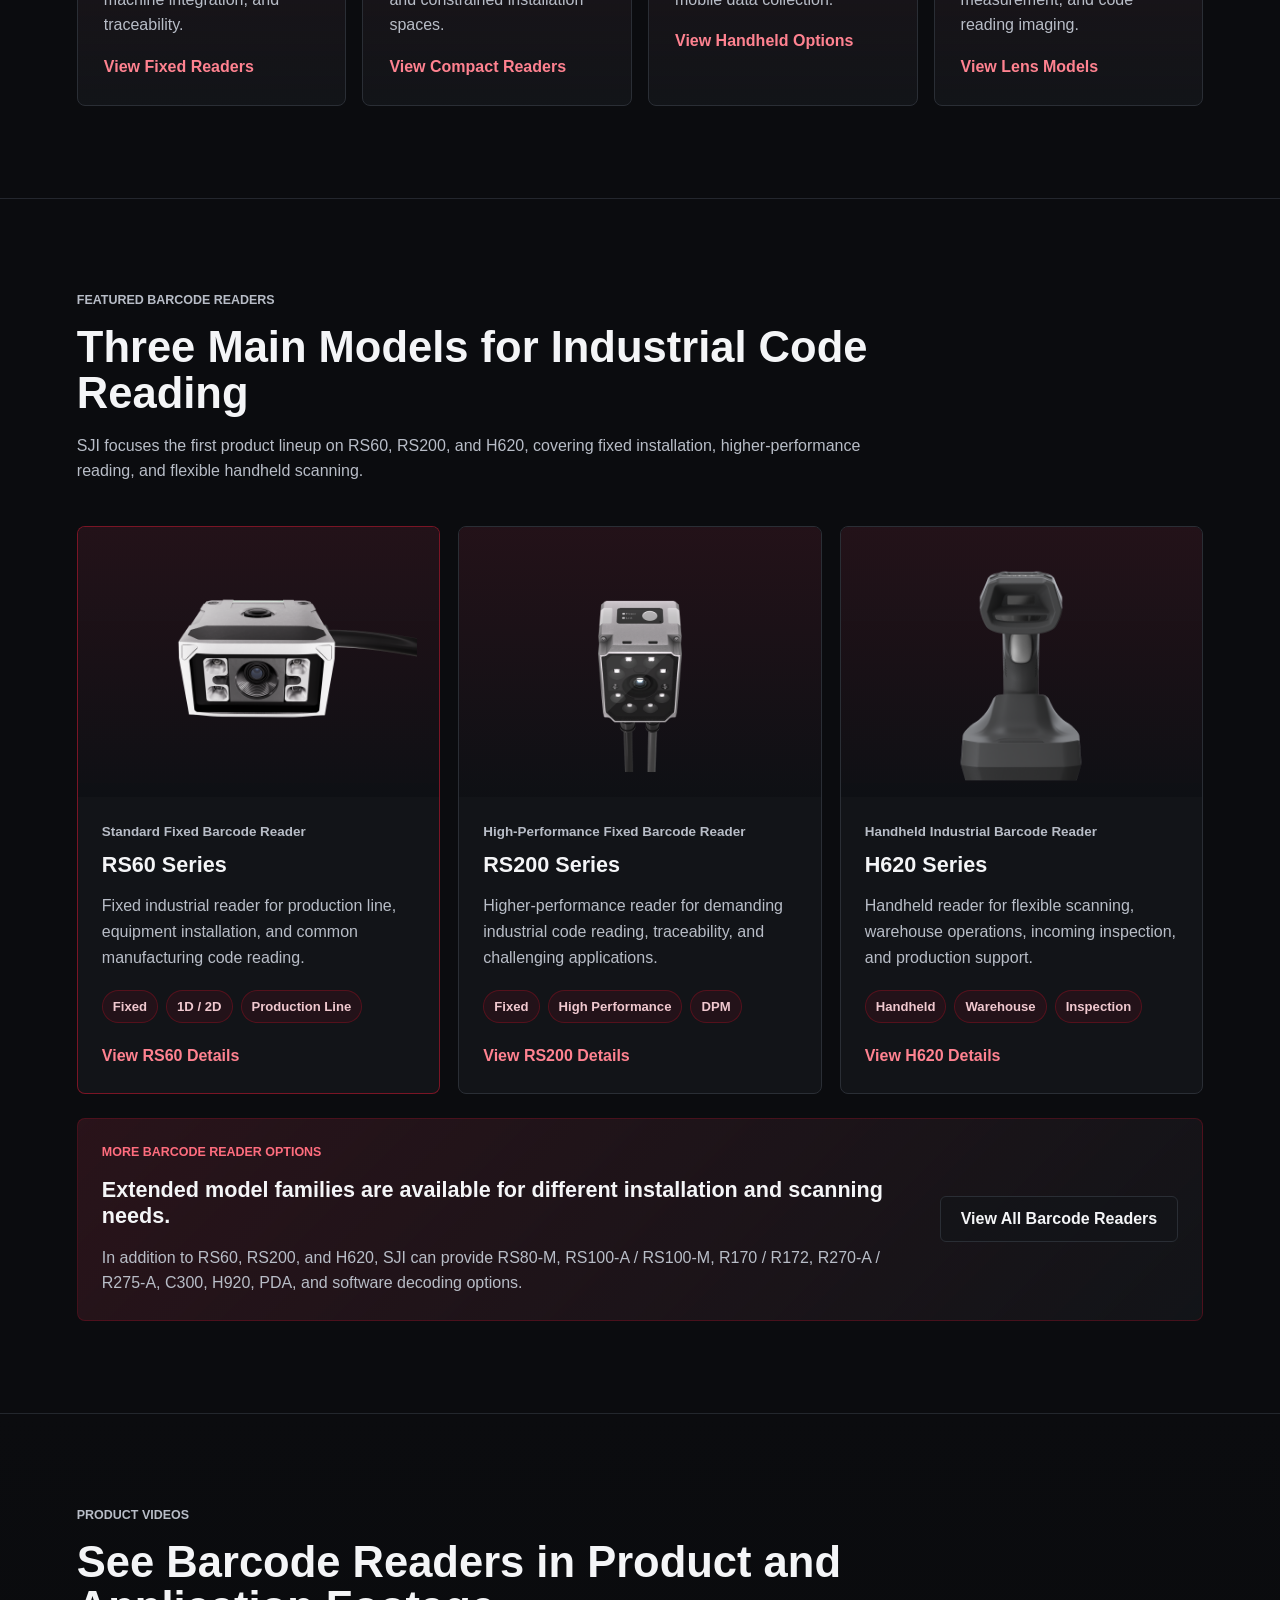
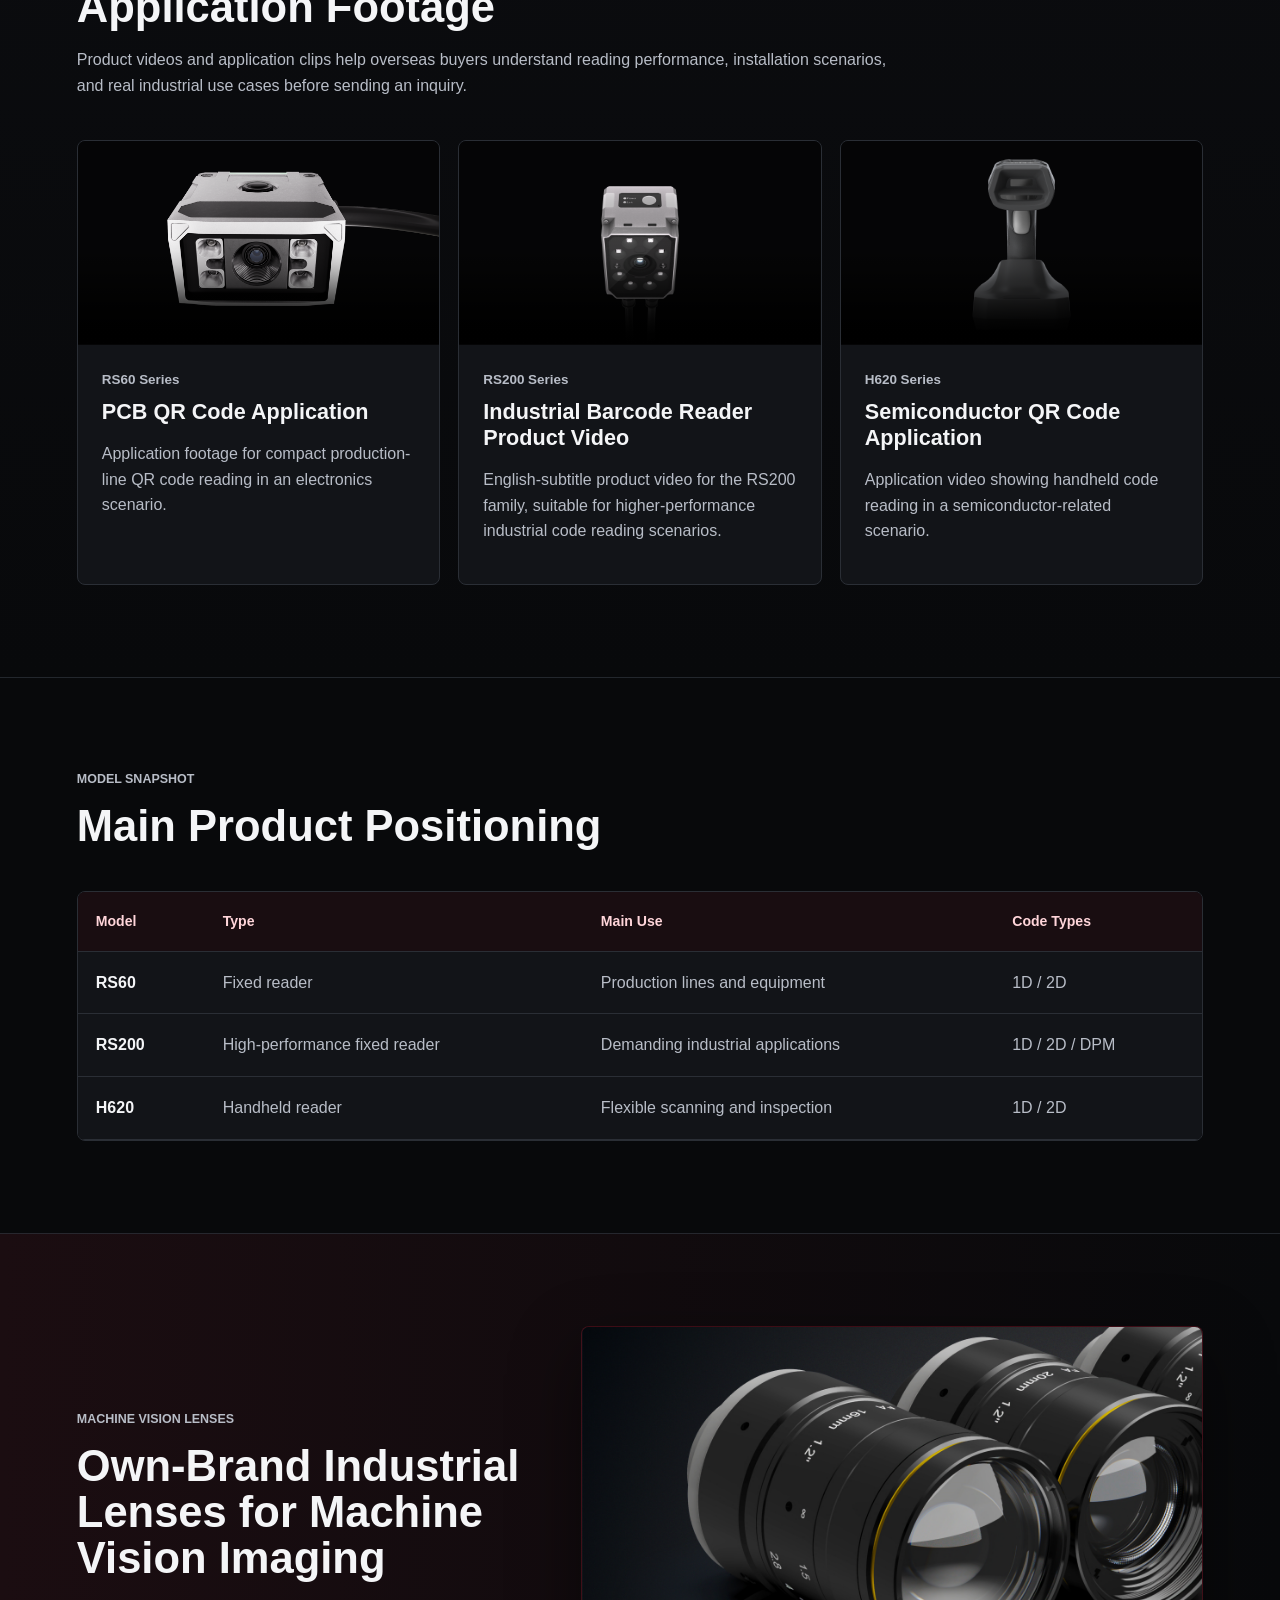
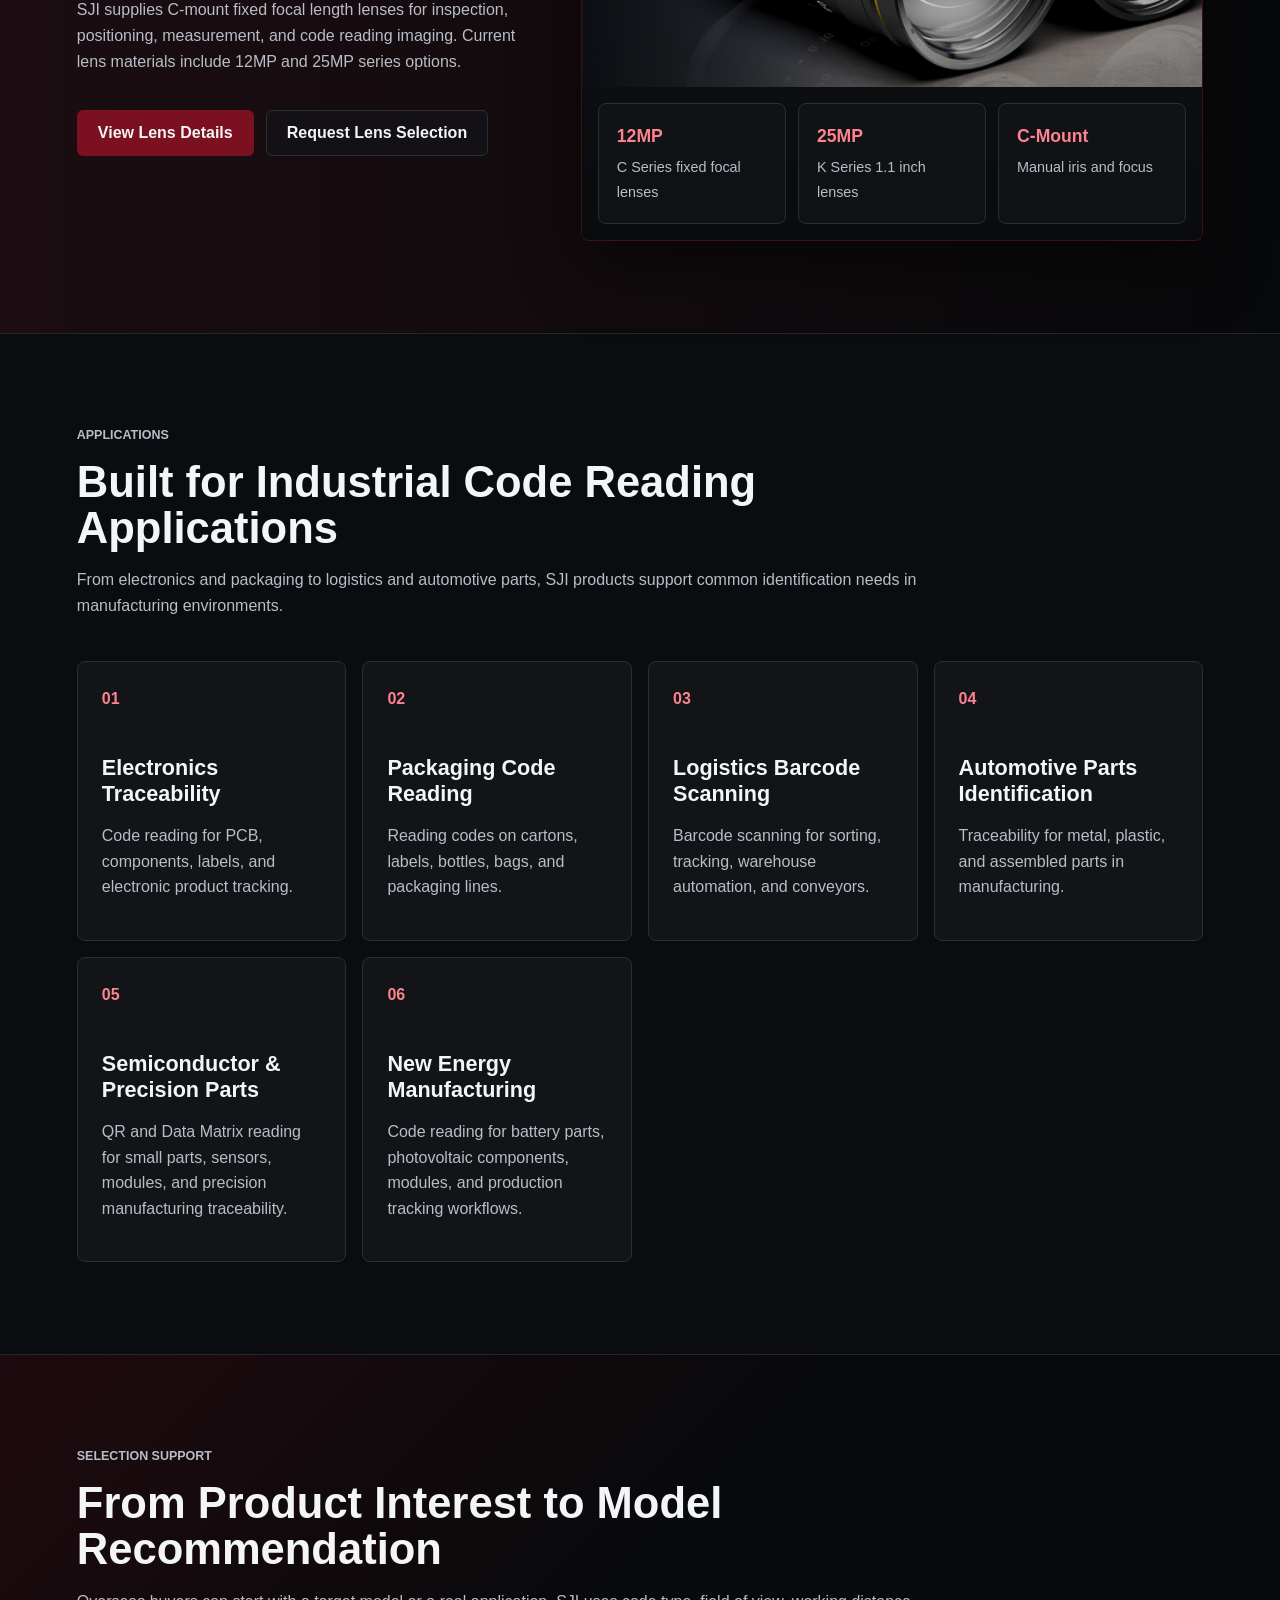
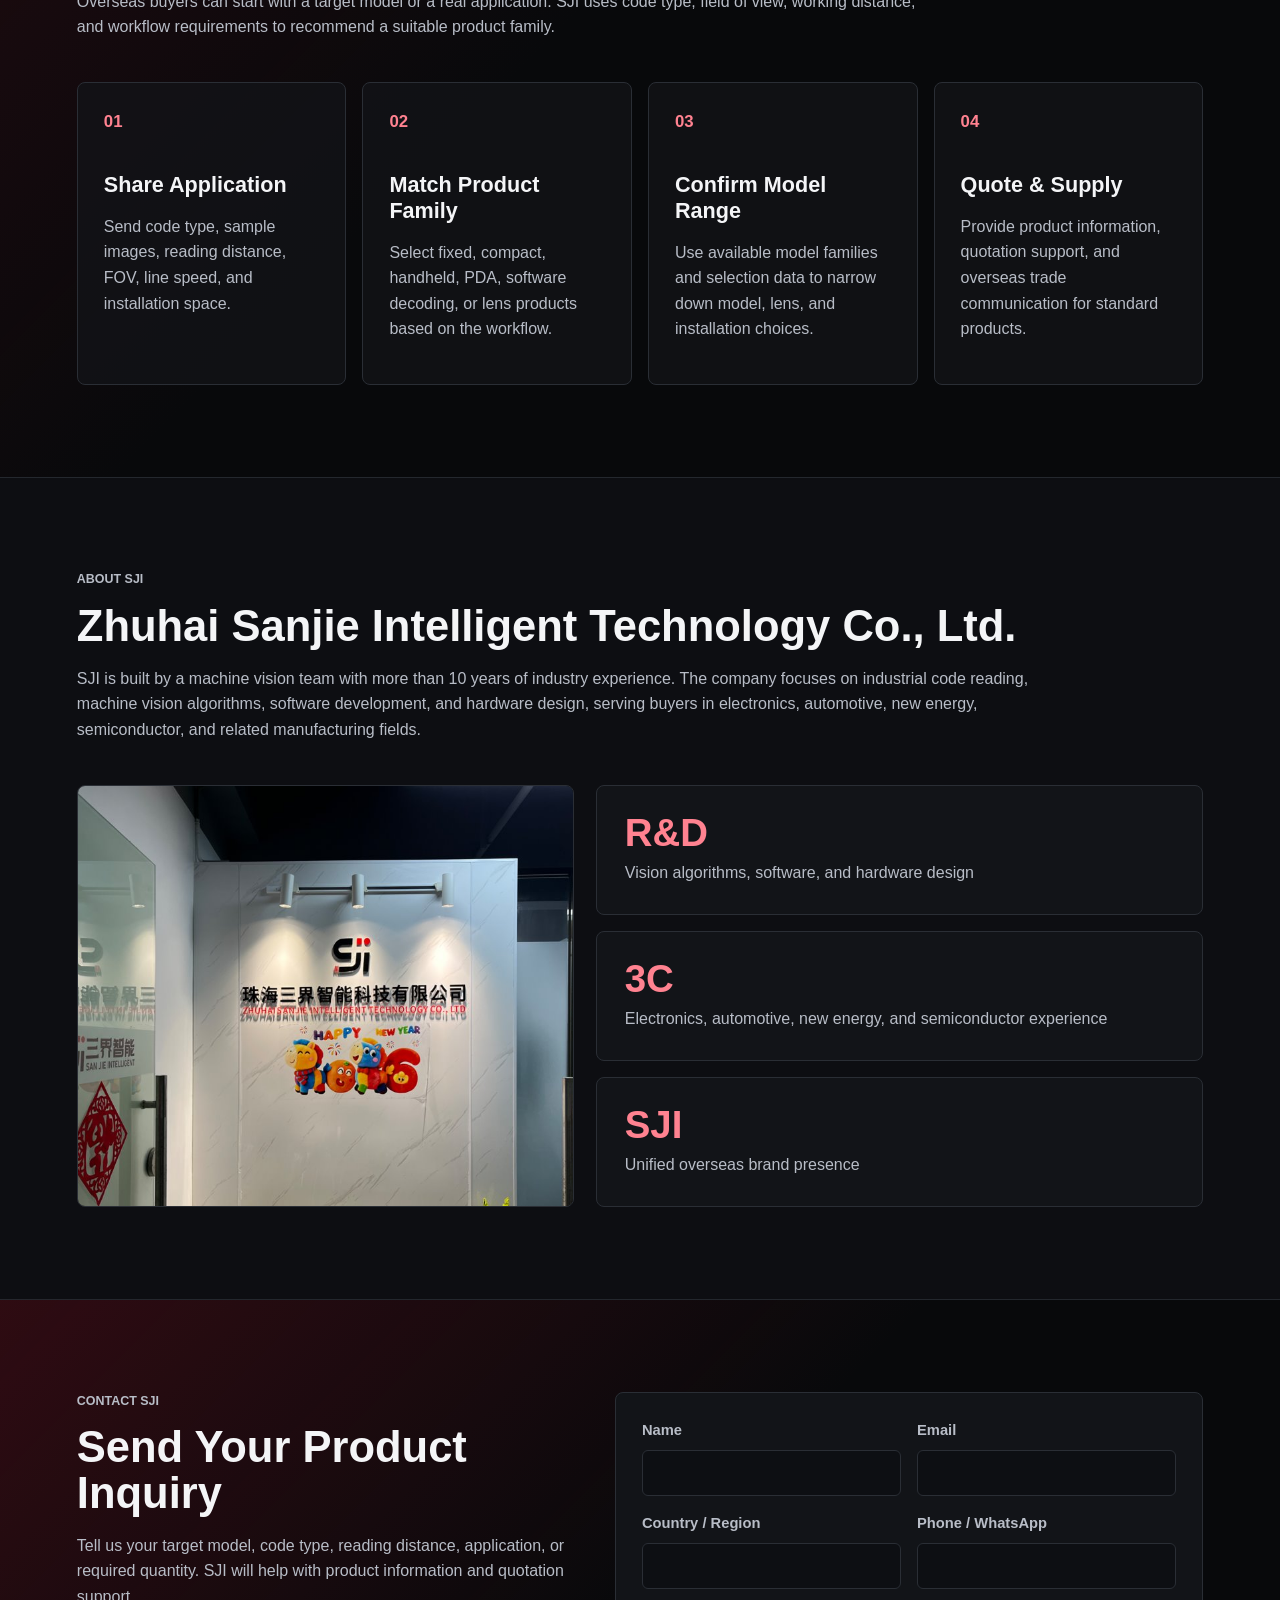
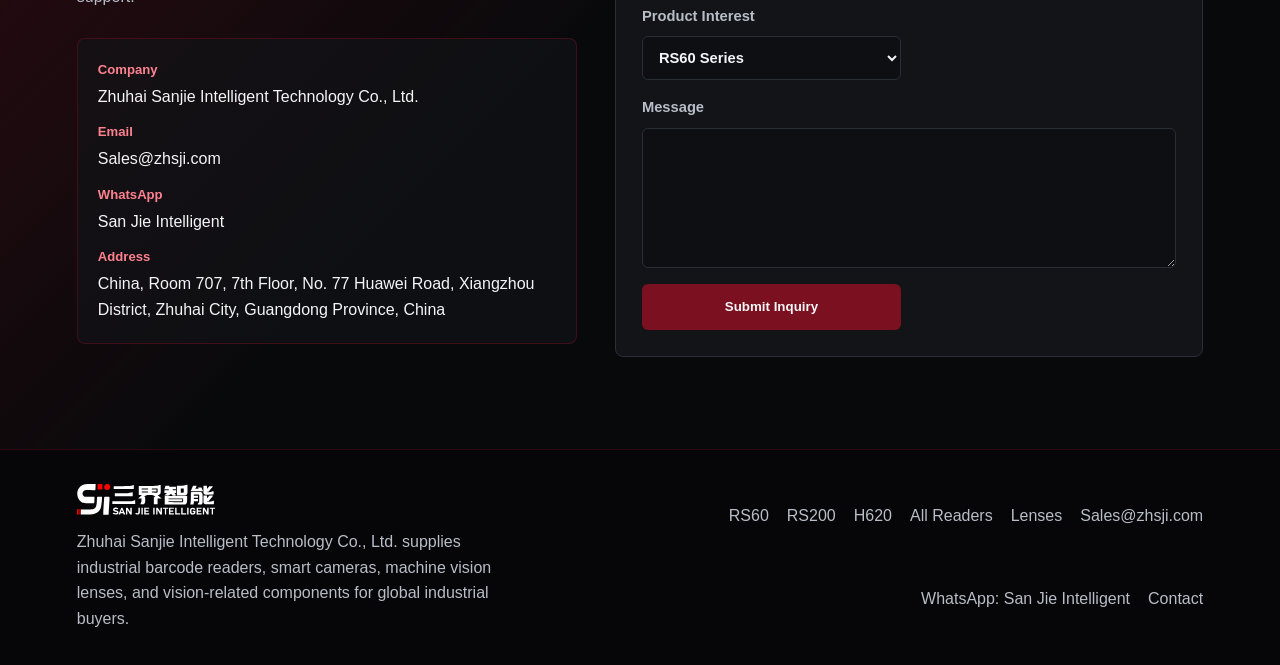
==== commit 1e300e5b: "Improve product inquiry content" ====
--- a/Site/index.html
+++ b/Site/index.html
@@ -403,9 +403,9 @@
           <p class="eyebrow" data-i18n="about.eyebrow">About SJI</p>
           <h2 data-i18n="about.title">Zhuhai Sanjie Intelligent Technology Co., Ltd.</h2>
           <p data-i18n="about.text">
-            Sanjie Intelligence (SJI) is a newly established emerging R&D company focused on the field of machine vision,
-            with internationally leading self-developed machine vision algorithms. The company is R&D-oriented,
-            independently developing full-stack vision algorithms, software development, and hardware design.
+            SJI is built by a machine vision team with more than 10 years of industry experience. The company focuses on
+            industrial code reading, machine vision algorithms, software development, and hardware design, serving buyers
+            in electronics, automotive, new energy, semiconductor, and related manufacturing fields.
           </p>
         </div>
         <div class="about-layout">
--- a/Site/styles.css
+++ b/Site/styles.css
@@ -841,6 +841,51 @@
   padding-left: 18px;
 }
 
+.info-matrix {
+  display: grid;
+  grid-template-columns: repeat(4, minmax(0, 1fr));
+  gap: 14px;
+}
+
+.info-matrix span {
+  display: block;
+  color: var(--muted);
+  font-size: 0.82rem;
+  font-weight: 800;
+  text-transform: uppercase;
+}
+
+.info-matrix strong {
+  display: block;
+  margin-top: 8px;
+  color: var(--text);
+  font-size: 1.02rem;
+  line-height: 1.35;
+}
+
+.inquiry-cta {
+  display: grid;
+  grid-template-columns: minmax(0, 1fr) auto;
+  gap: 24px;
+  align-items: center;
+  padding: 28px;
+  border: 1px solid rgba(255, 92, 110, 0.32);
+  border-radius: 8px;
+  background:
+    linear-gradient(135deg, rgba(122, 16, 32, 0.34), rgba(122, 16, 32, 0.08) 44%, rgba(8, 9, 11, 0.78)),
+    var(--charcoal);
+}
+
+.inquiry-cta h2 {
+  font-size: clamp(1.45rem, 2vw, 2.1rem);
+}
+
+.inquiry-cta p {
+  max-width: 760px;
+  margin-top: 10px;
+  color: var(--muted);
+}
+
 .detail-actions {
   display: flex;
   flex-wrap: wrap;
@@ -1232,8 +1277,13 @@
   .workflow-grid,
   .video-grid,
   .advantage-grid,
+  .info-matrix,
   .about-layout {
     grid-template-columns: repeat(2, minmax(0, 1fr));
+  }
+
+  .inquiry-cta {
+    grid-template-columns: 1fr;
   }
 
   .about-layout {
@@ -1439,6 +1489,8 @@
   .inquiry-form,
   .detail-hero,
   .detail-grid,
+  .info-matrix,
+  .inquiry-cta,
   .lens-stats {
     grid-template-columns: 1fr;
   }
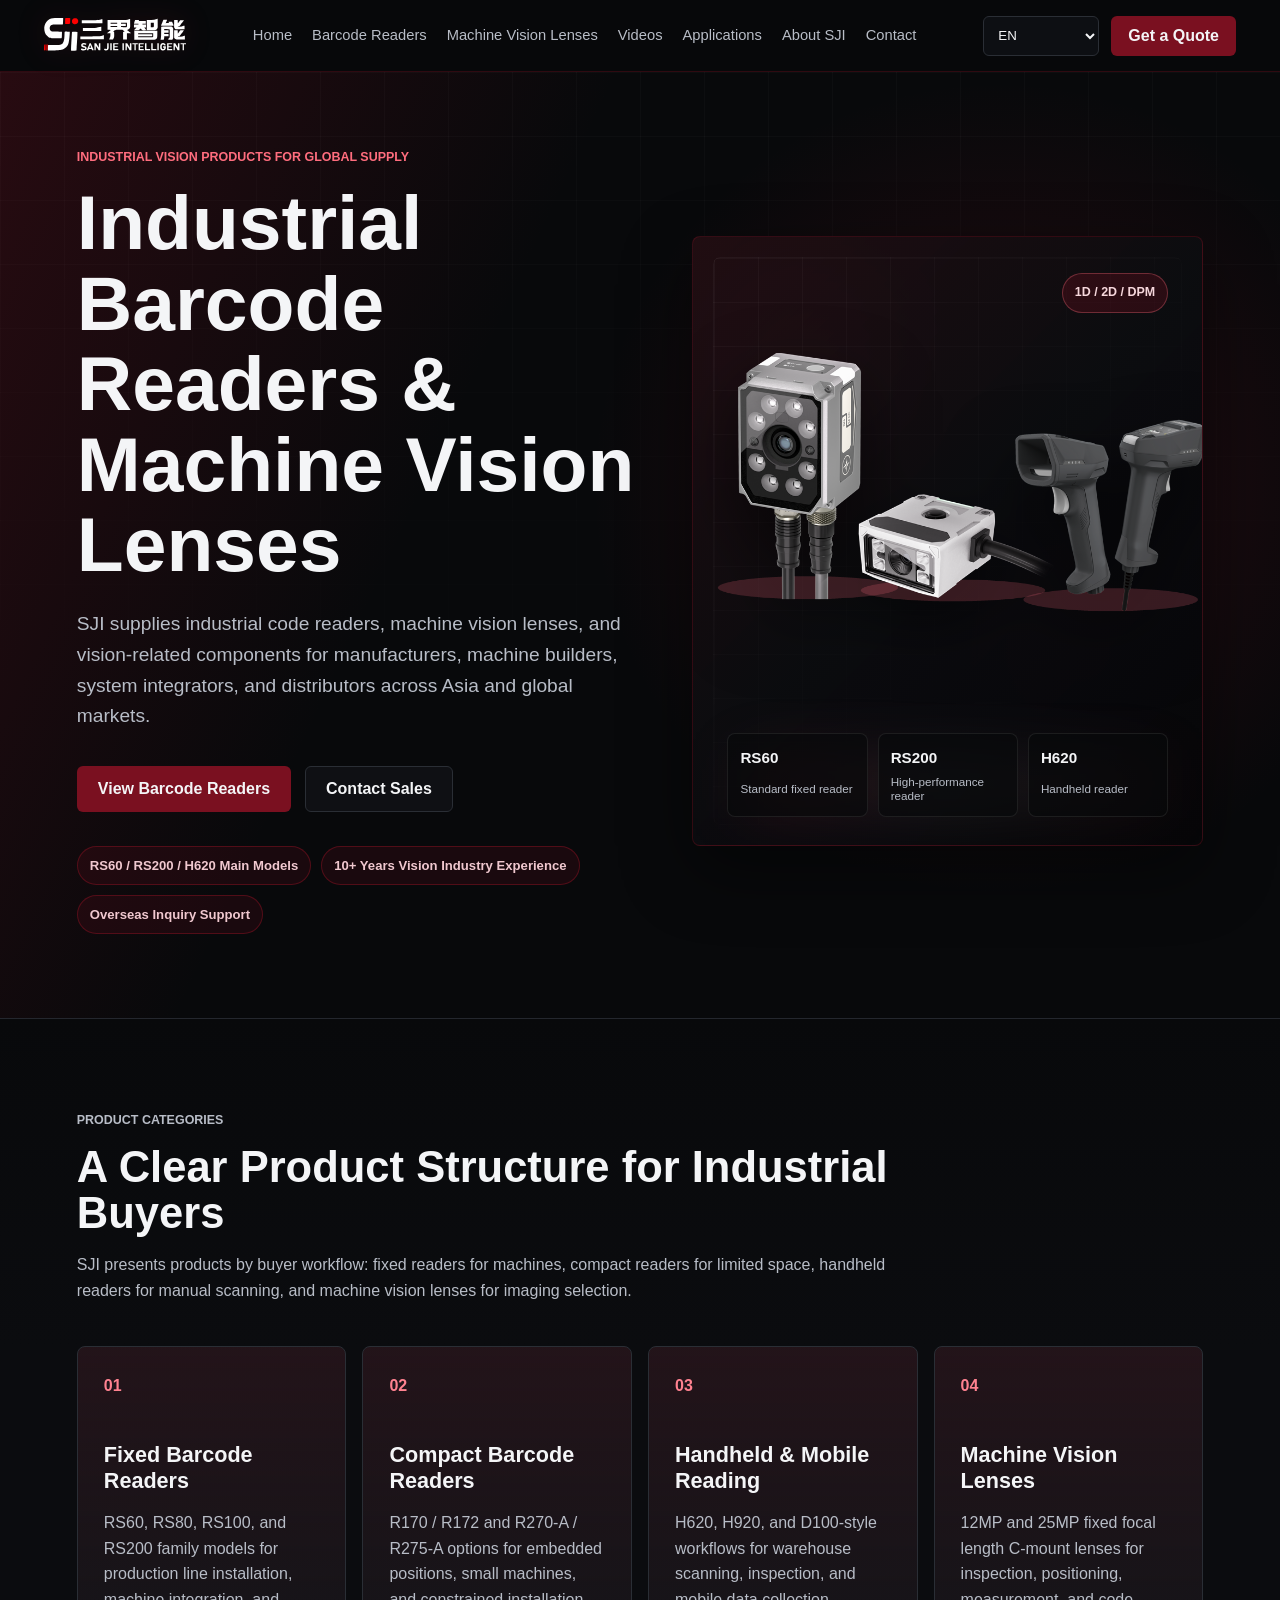
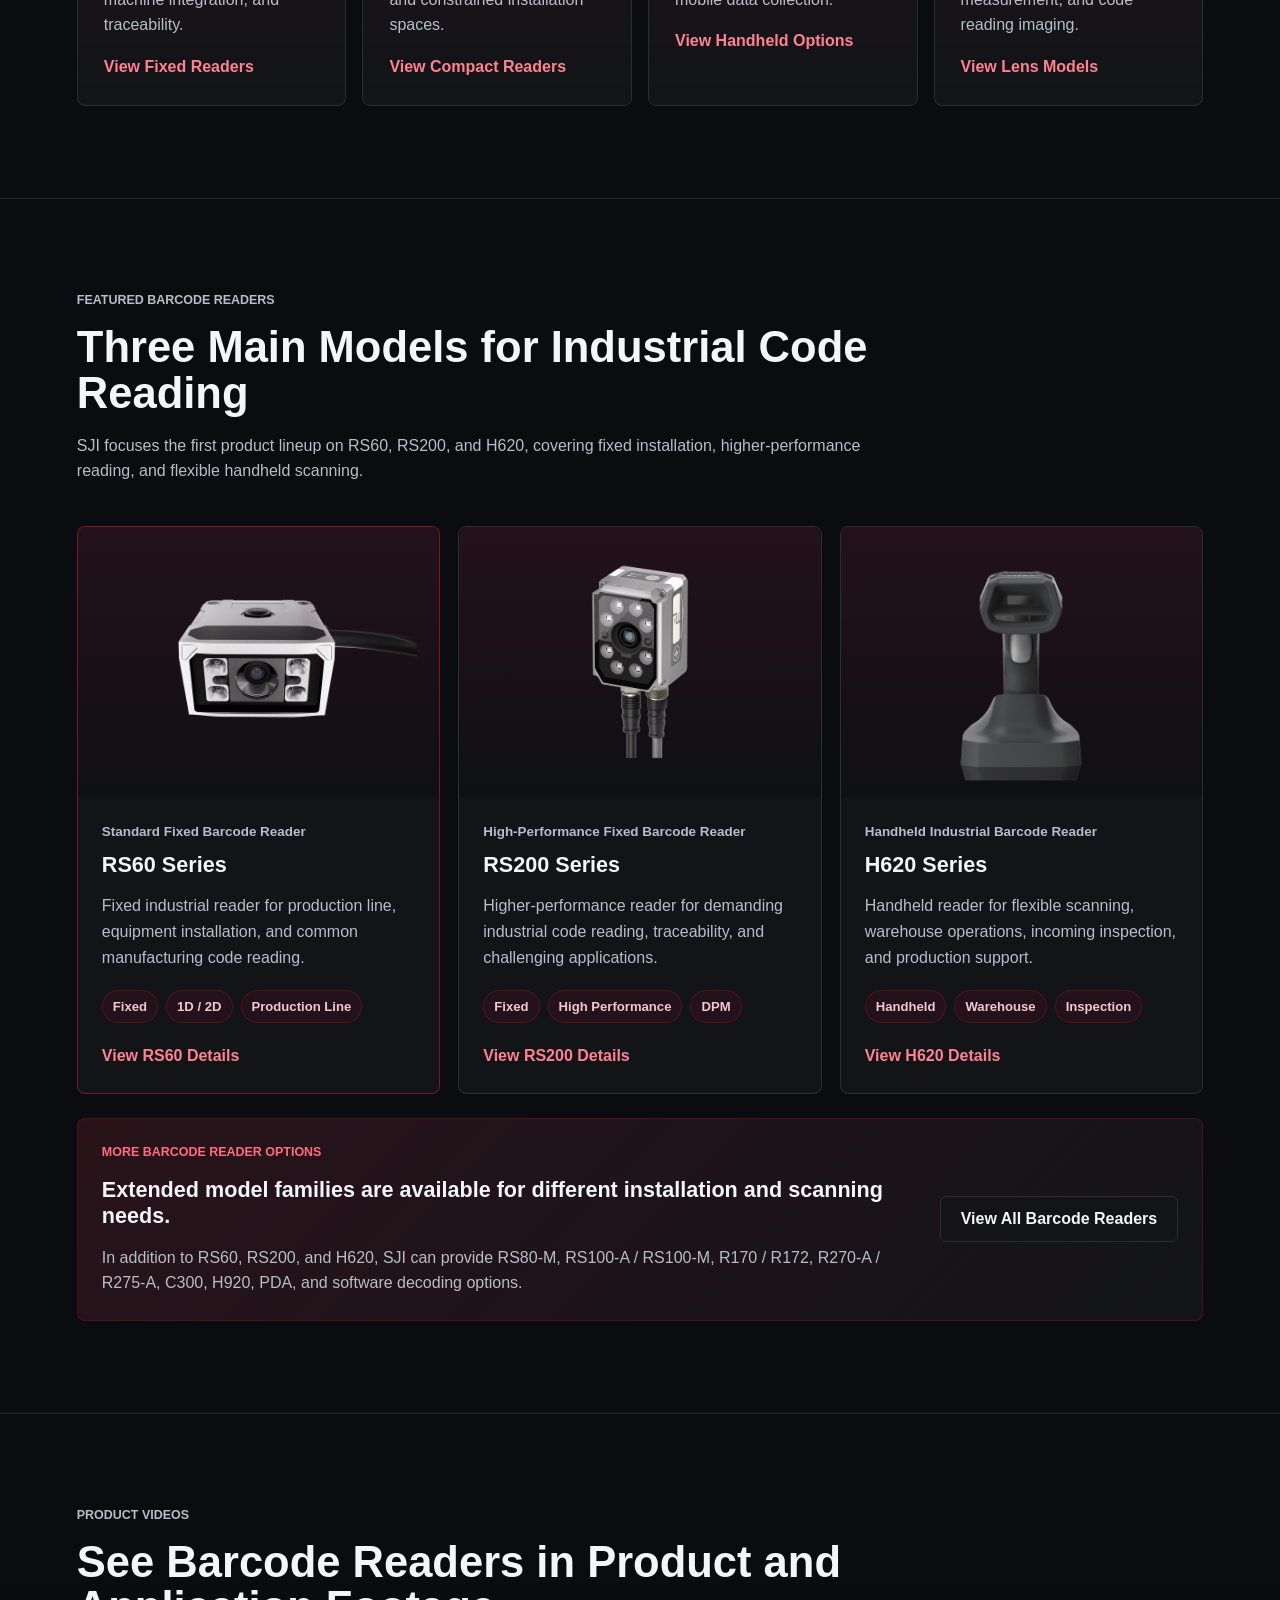
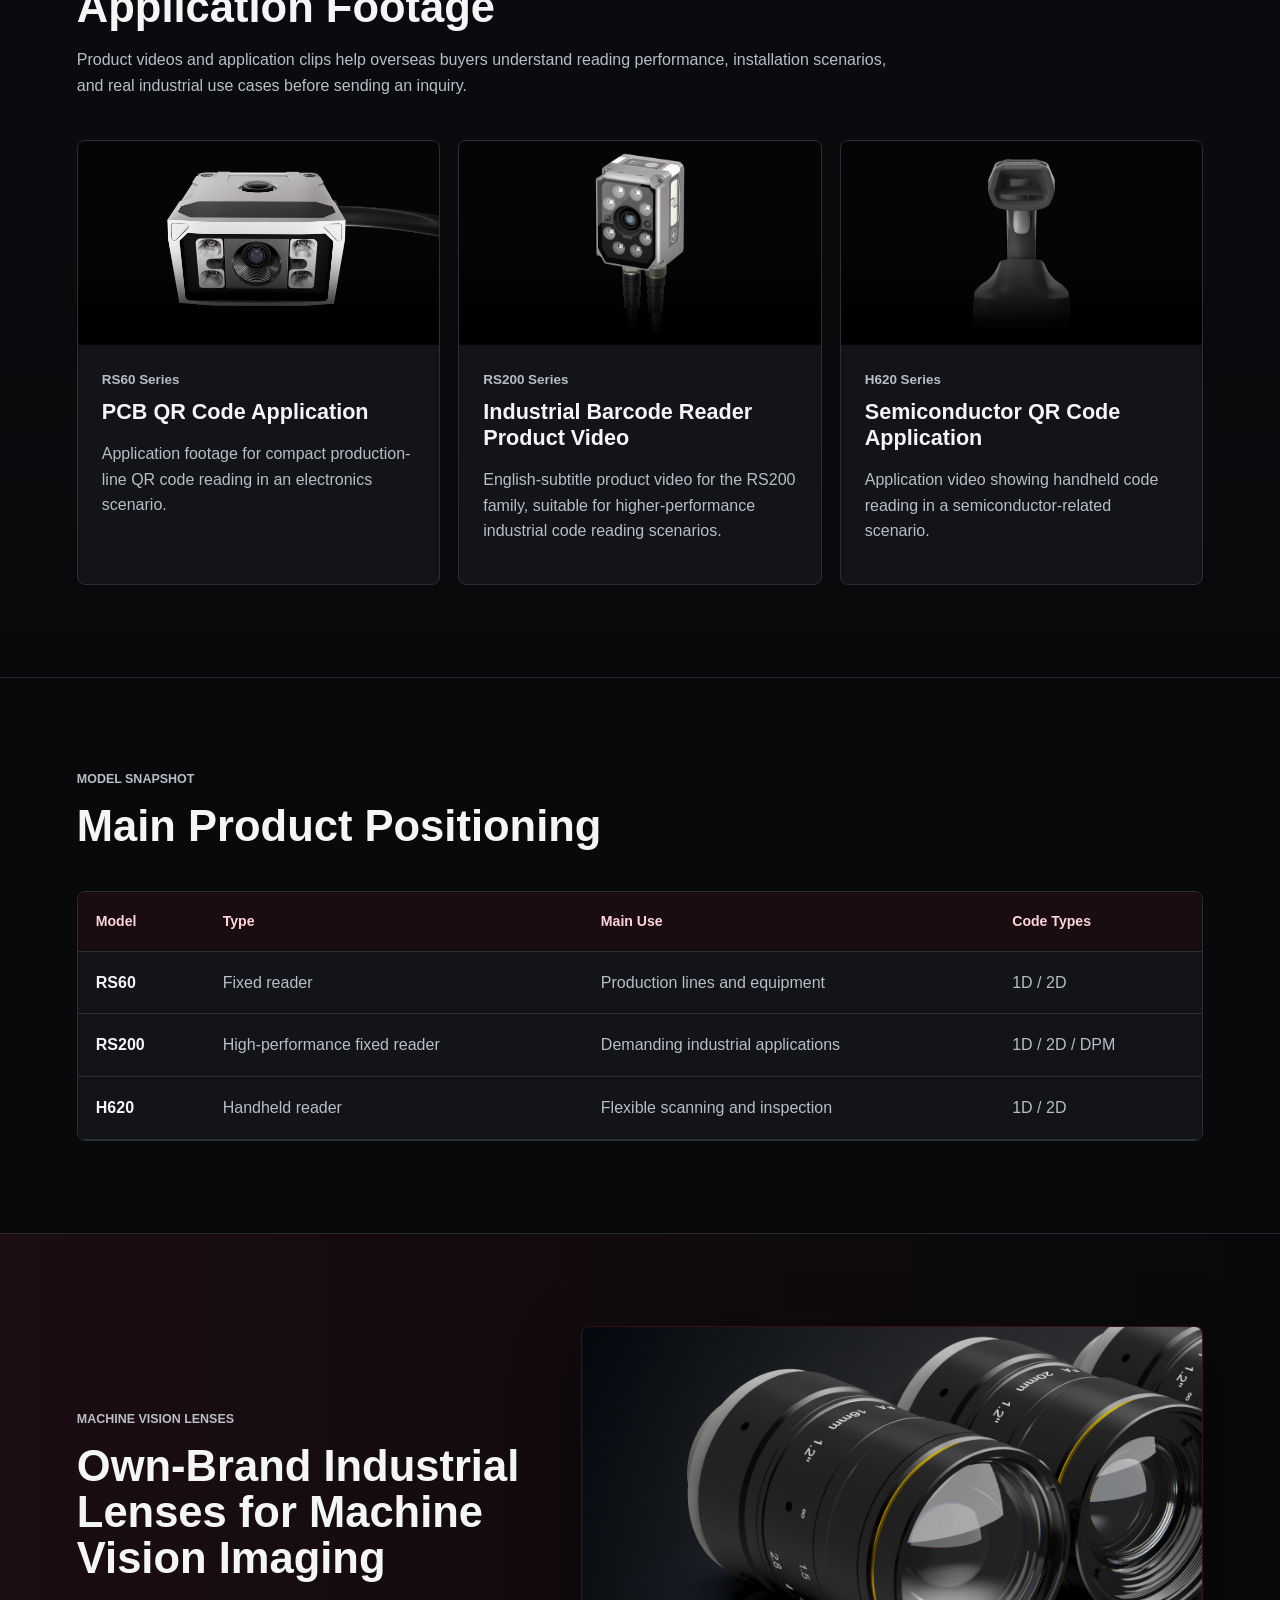
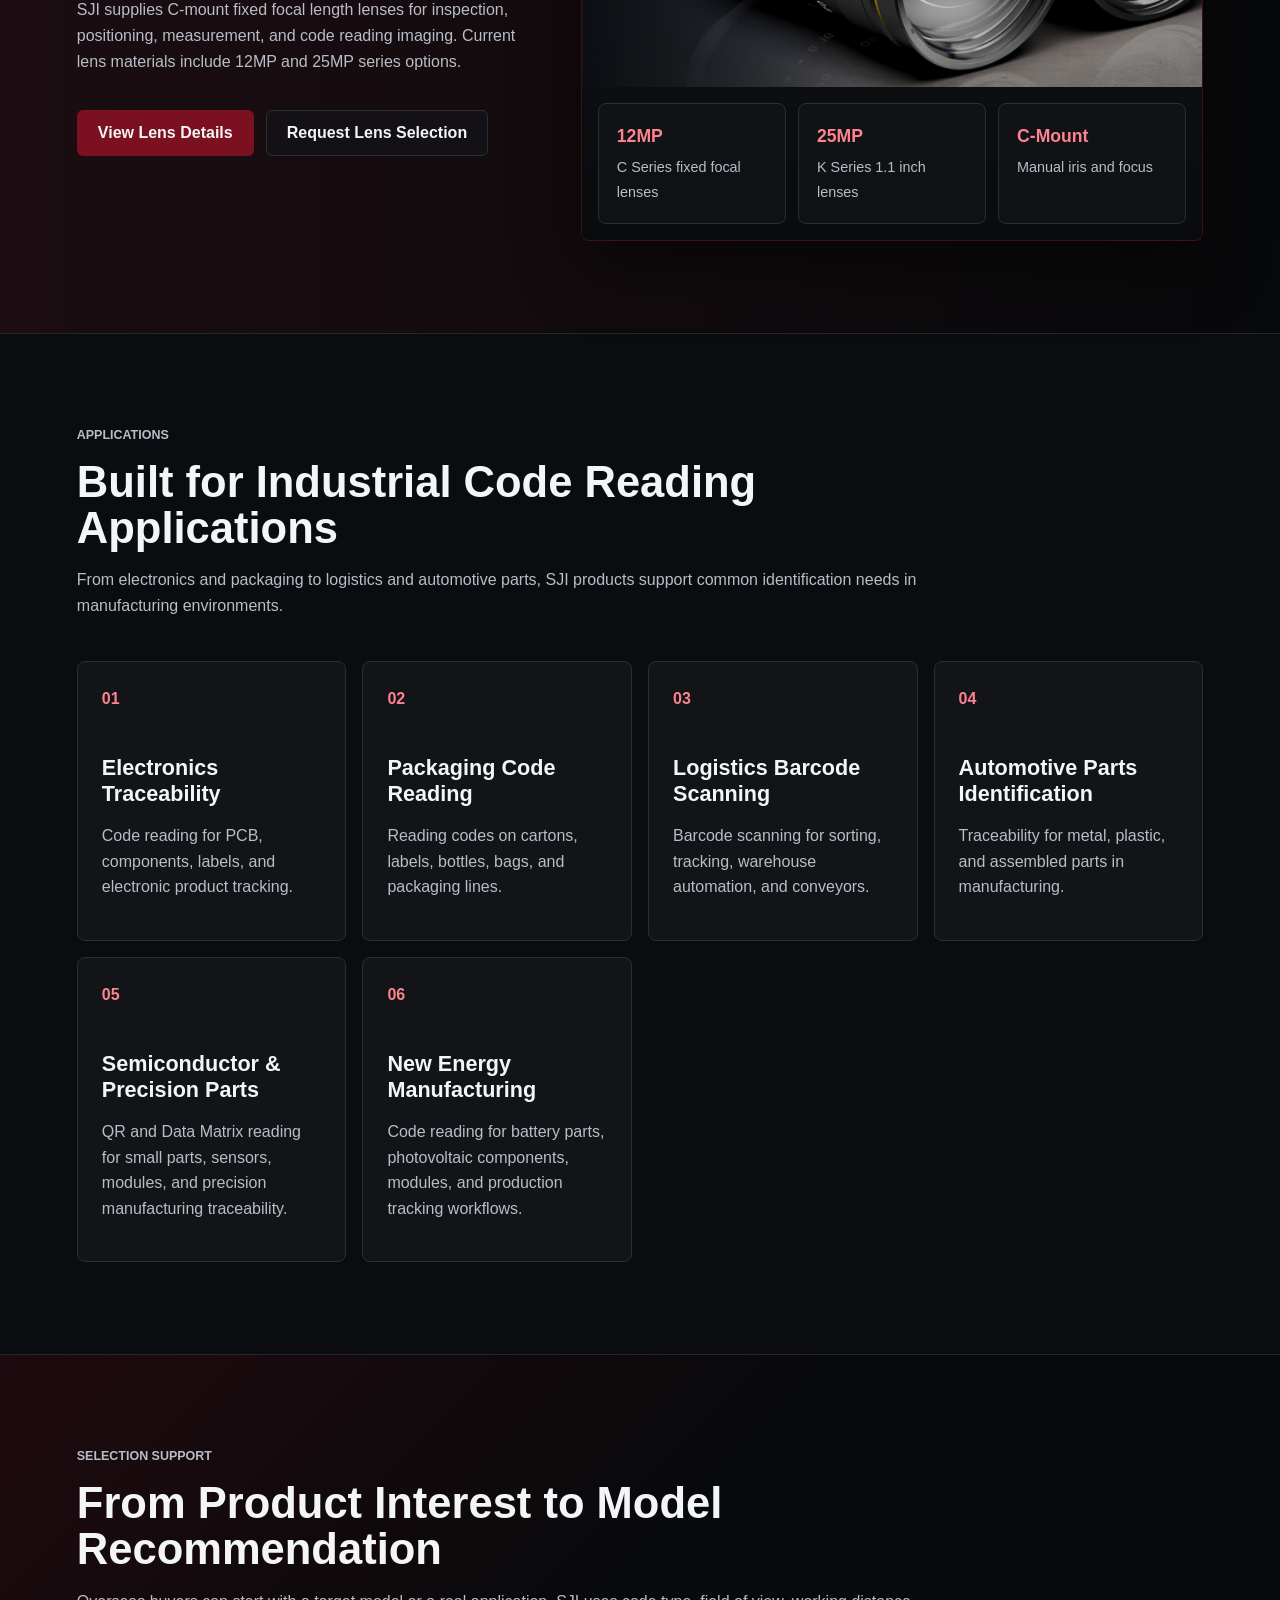
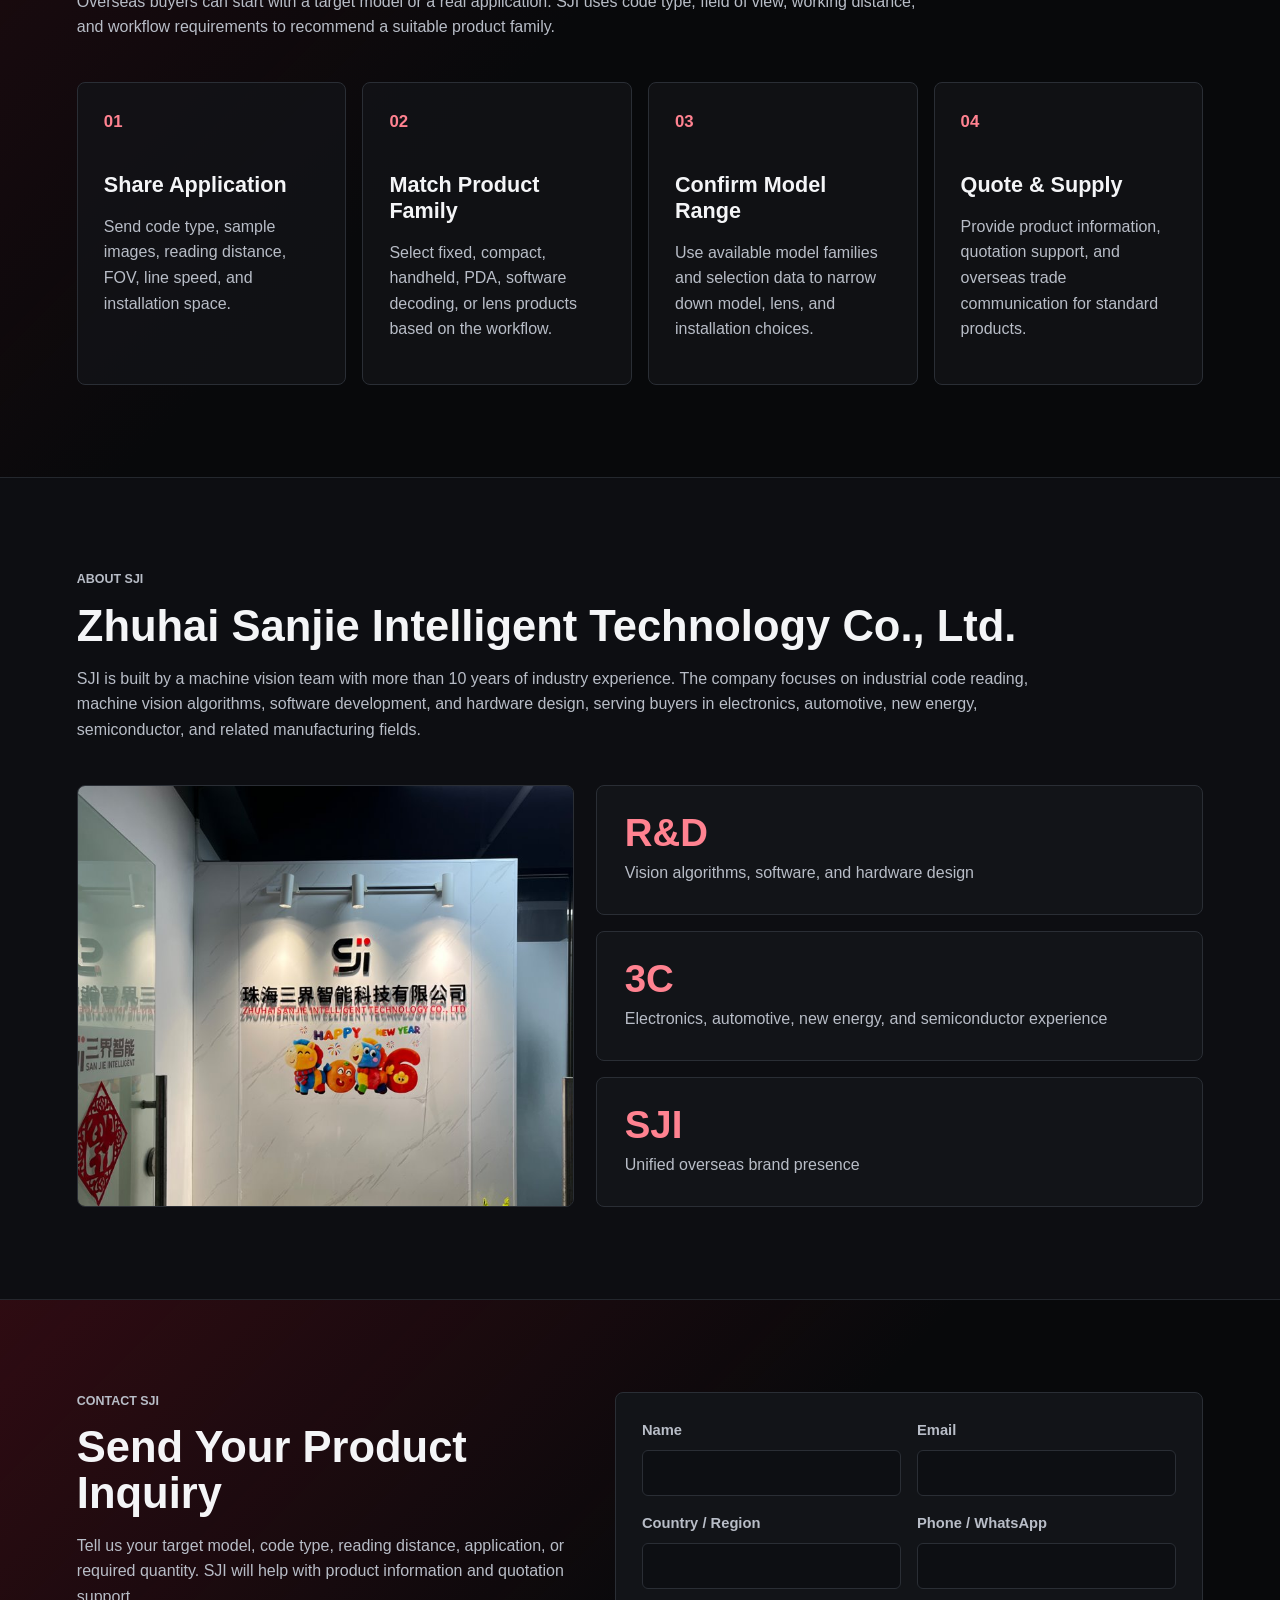
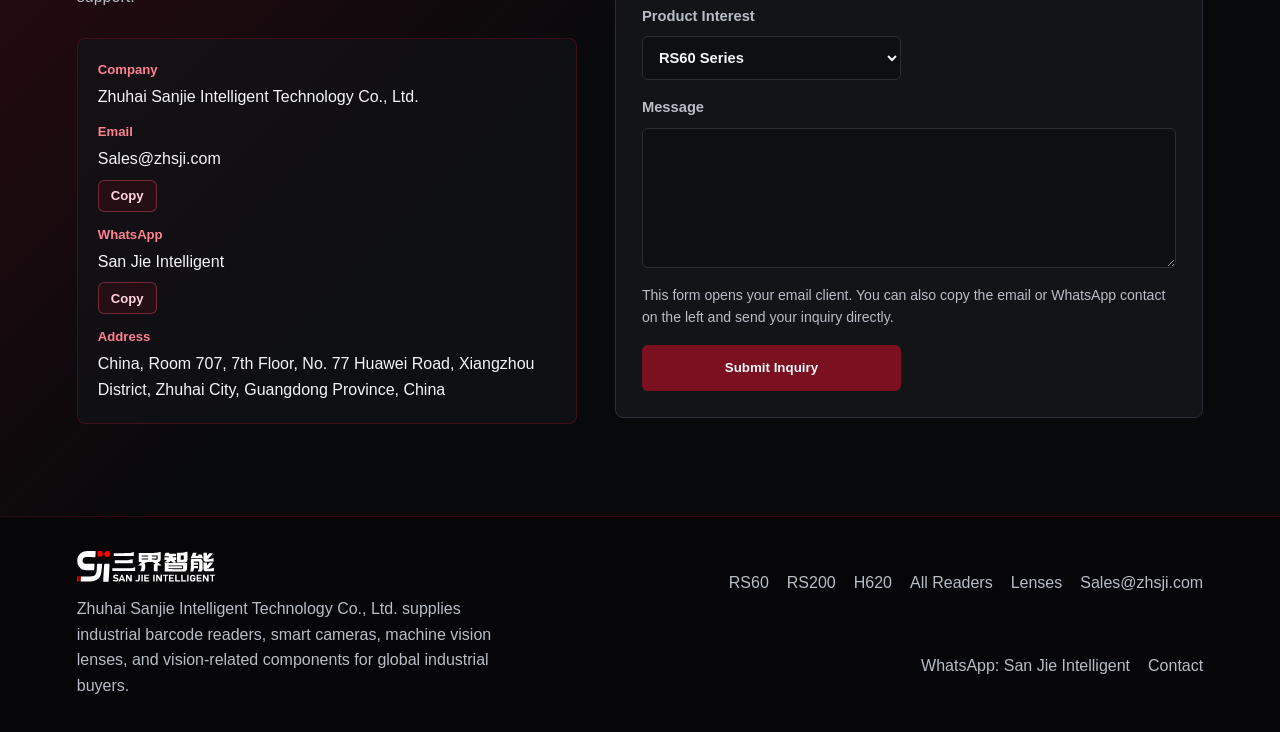
==== commit 885e2346: "Improve inquiry conversion and product SEO" ====
--- a/Site/index.html
+++ b/Site/index.html
@@ -8,11 +8,49 @@
       content="SJI supplies industrial barcode readers, machine vision lenses, and vision-related components for manufacturers, integrators, distributors, and industrial buyers."
     />
     <link rel="canonical" href="https://www.zhsji.com/" />
+    <link rel="alternate" hreflang="en" href="https://www.zhsji.com/?lang=en" />
+    <link rel="alternate" hreflang="zh-CN" href="https://www.zhsji.com/?lang=zh-CN" />
+    <link rel="alternate" hreflang="zh-Hant" href="https://www.zhsji.com/?lang=zh-Hant" />
+    <link rel="alternate" hreflang="ja" href="https://www.zhsji.com/?lang=ja" />
+    <link rel="alternate" hreflang="ko" href="https://www.zhsji.com/?lang=ko" />
+    <link rel="alternate" hreflang="th" href="https://www.zhsji.com/?lang=th" />
+    <link rel="alternate" hreflang="vi" href="https://www.zhsji.com/?lang=vi" />
+    <link rel="alternate" hreflang="x-default" href="https://www.zhsji.com/" />
     <meta property="og:title" content="SJI | Industrial Barcode Readers & Machine Vision Products" />
     <meta property="og:description" content="SJI supplies industrial barcode readers, machine vision lenses, and vision-related components for manufacturers, integrators, distributors, and industrial buyers." />
     <meta property="og:url" content="https://www.zhsji.com/" />
     <meta property="og:type" content="website" />
     <meta property="og:image" content="https://www.zhsji.com/assets/rs200-web.png" />
+    <script type="application/ld+json">
+      {
+        "@context": "https://schema.org",
+        "@graph": [
+          {
+            "@type": "Organization",
+            "@id": "https://www.zhsji.com/#organization",
+            "name": "Zhuhai Sanjie Intelligent Technology Co., Ltd",
+            "alternateName": "SJI",
+            "url": "https://www.zhsji.com/",
+            "logo": "https://www.zhsji.com/assets/logo-dark-theme.svg",
+            "email": "Sales@zhsji.com",
+            "address": {
+              "@type": "PostalAddress",
+              "streetAddress": "Room 707, 7th Floor, No. 77 Huawei Road, Xiangzhou District",
+              "addressLocality": "Zhuhai",
+              "addressRegion": "Guangdong",
+              "addressCountry": "CN"
+            }
+          },
+          {
+            "@type": "WebSite",
+            "@id": "https://www.zhsji.com/#website",
+            "url": "https://www.zhsji.com/",
+            "name": "SJI",
+            "publisher": { "@id": "https://www.zhsji.com/#organization" }
+          }
+        ]
+      }
+    </script>
     <title>SJI | Industrial Barcode Readers & Machine Vision Products</title>
     <link rel="icon" href="./assets/company-icon.ico" />
     <link rel="stylesheet" href="./styles.css" />
@@ -439,8 +477,16 @@
           </p>
           <div class="contact-details">
             <p><strong data-i18n="contact.companyLabel">Company</strong><span data-i18n="contact.company">Zhuhai Sanjie Intelligent Technology Co., Ltd.</span></p>
-            <p><strong data-i18n="contact.emailLabel">Email</strong><a href="mailto:Sales@zhsji.com">Sales@zhsji.com</a></p>
-            <p><strong data-i18n="contact.whatsappLabel">WhatsApp</strong><span data-i18n="contact.whatsapp">San Jie Intelligent</span></p>
+            <p>
+              <strong data-i18n="contact.emailLabel">Email</strong>
+              <a href="mailto:Sales@zhsji.com">Sales@zhsji.com</a>
+              <button class="copy-button" type="button" data-copy="Sales@zhsji.com">Copy</button>
+            </p>
+            <p>
+              <strong data-i18n="contact.whatsappLabel">WhatsApp</strong>
+              <span data-i18n="contact.whatsapp">San Jie Intelligent</span>
+              <button class="copy-button" type="button" data-copy="San Jie Intelligent">Copy</button>
+            </p>
             <p>
               <strong data-i18n="contact.addressLabel">Address</strong>
               <span data-i18n="contact.address">China, Room 707, 7th Floor, No. 77 Huawei Road, Xiangzhou District, Zhuhai City, Guangdong Province, China</span>
@@ -485,6 +531,7 @@
             <span data-i18n="form.message">Message</span>
             <textarea name="message" rows="5"></textarea>
           </label>
+          <p class="form-note">This form opens your email client. You can also copy the email or WhatsApp contact on the left and send your inquiry directly.</p>
           <button class="button primary" type="submit" data-i18n="form.submit">Submit Inquiry</button>
         </form>
       </section>
--- a/Site/styles.css
+++ b/Site/styles.css
@@ -171,6 +171,30 @@
   white-space: nowrap;
 }
 
+.copy-button {
+  width: max-content;
+  min-height: 32px;
+  margin-top: 4px;
+  padding: 0 12px;
+  border: 1px solid rgba(255, 92, 110, 0.36);
+  border-radius: 6px;
+  background: rgba(122, 16, 32, 0.18);
+  color: #ffd5da;
+  cursor: pointer;
+  font: inherit;
+  font-size: 0.82rem;
+  font-weight: 800;
+  transition:
+    background 160ms ease,
+    border-color 160ms ease;
+}
+
+.copy-button:hover,
+.copy-button.is-copied {
+  border-color: rgba(255, 92, 110, 0.72);
+  background: rgba(163, 22, 42, 0.48);
+}
+
 .menu-toggle {
   display: block;
   position: absolute;
@@ -587,6 +611,33 @@
   color: var(--muted);
 }
 
+.representative-note {
+  margin-top: 12px;
+  color: #9ea4b3;
+  font-size: 0.78rem;
+  line-height: 1.45;
+}
+
+.selection-brief {
+  display: grid;
+  gap: 6px;
+  max-width: 720px;
+  margin-top: 20px;
+  padding: 16px 18px;
+  border: 1px solid rgba(255, 92, 110, 0.26);
+  border-radius: 8px;
+  background: rgba(18, 20, 24, 0.64);
+}
+
+.selection-brief strong {
+  color: #ffd5da;
+}
+
+.selection-brief span {
+  color: var(--muted);
+  line-height: 1.65;
+}
+
 .reader-lineup-callout {
   display: grid;
   grid-template-columns: minmax(0, 1fr) auto;
@@ -1132,6 +1183,14 @@
 
 .inquiry-form textarea {
   resize: vertical;
+}
+
+.form-note {
+  grid-column: 1 / -1;
+  margin: 0;
+  color: var(--muted);
+  font-size: 0.88rem;
+  line-height: 1.6;
 }
 
 .inquiry-form input:focus,
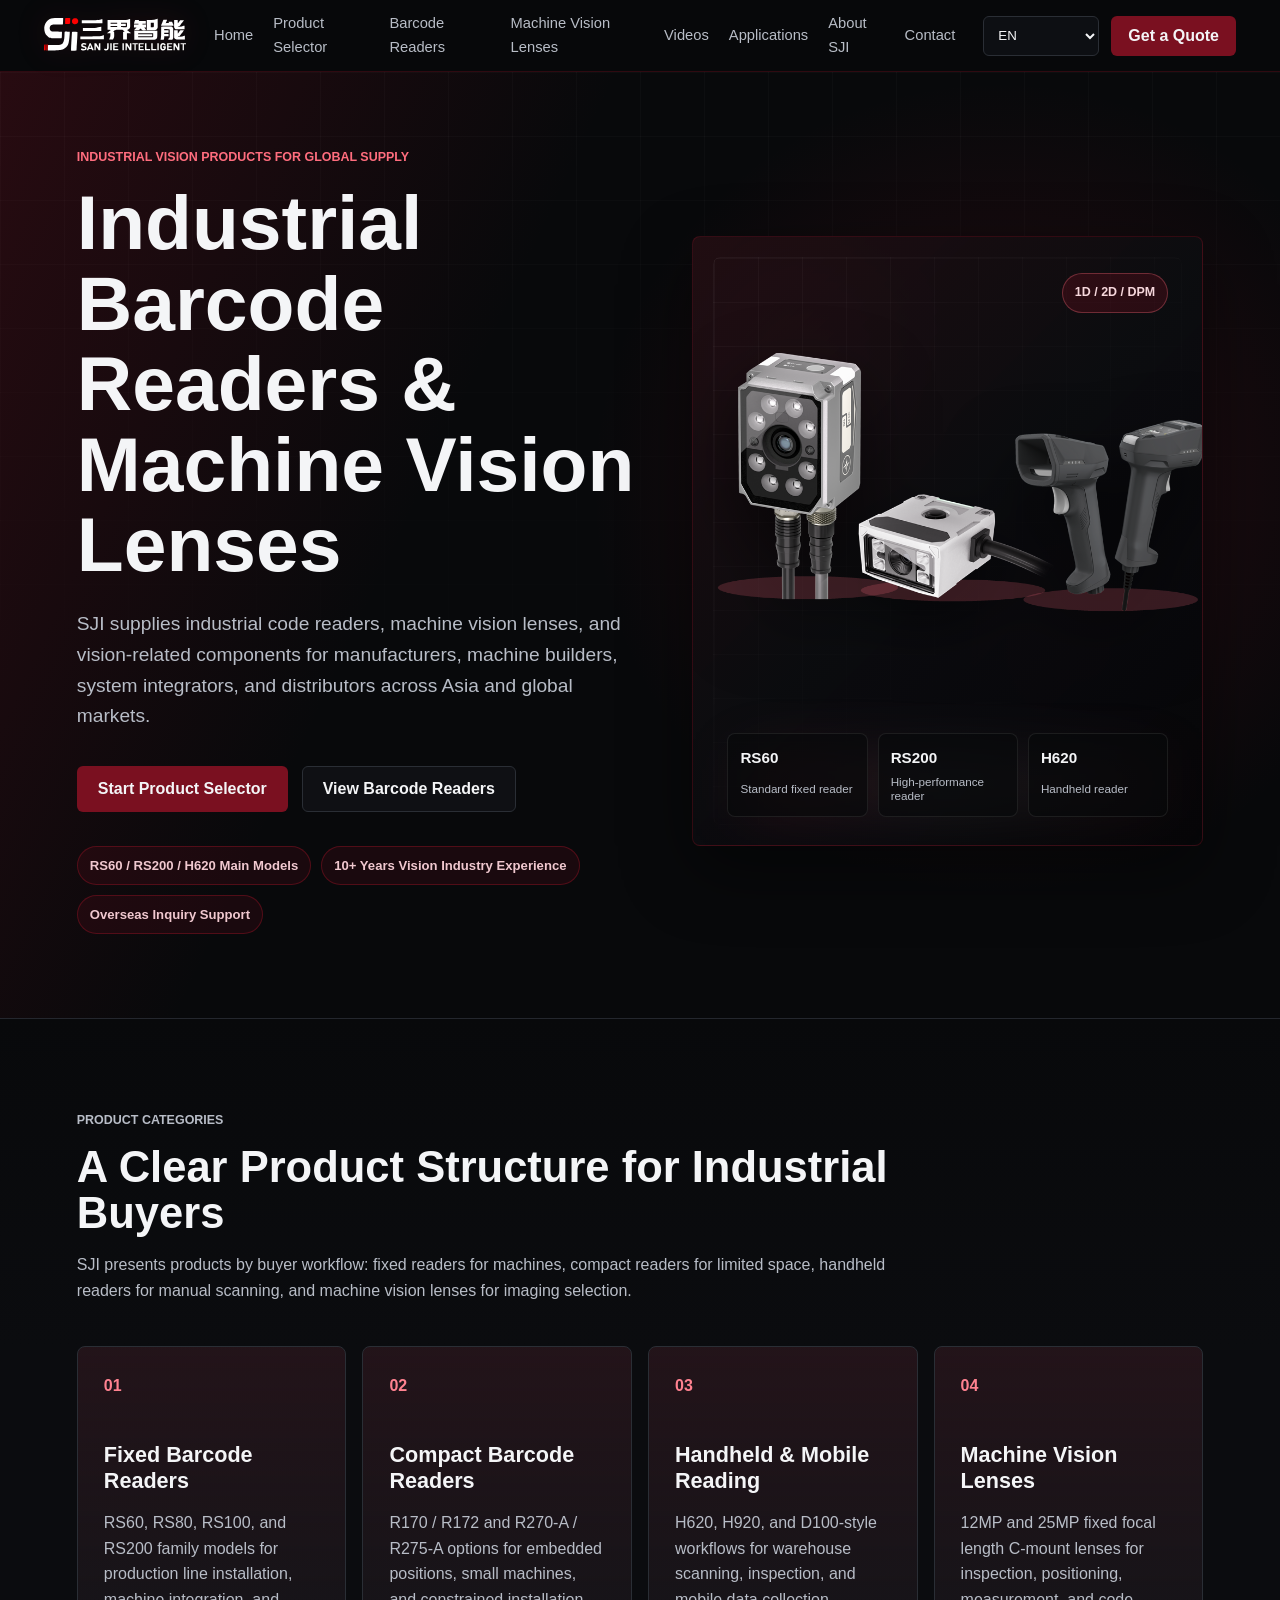
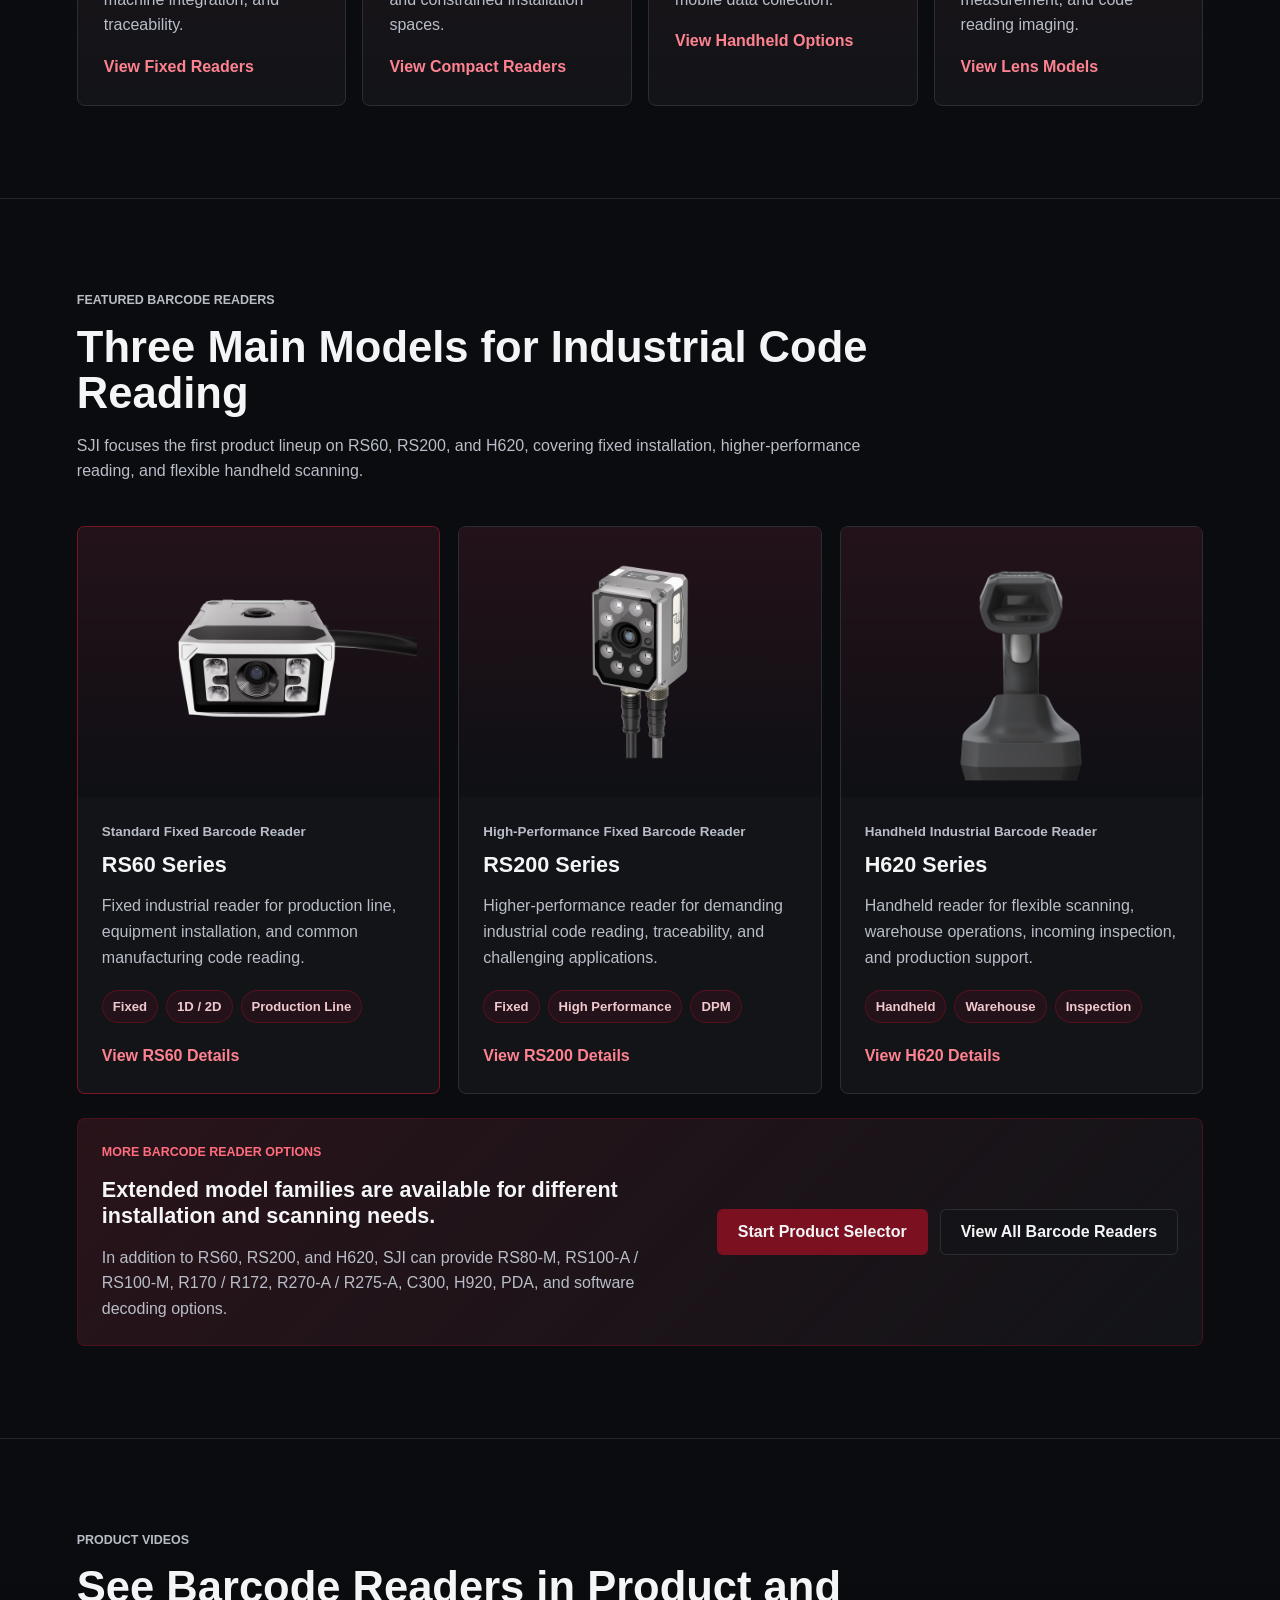
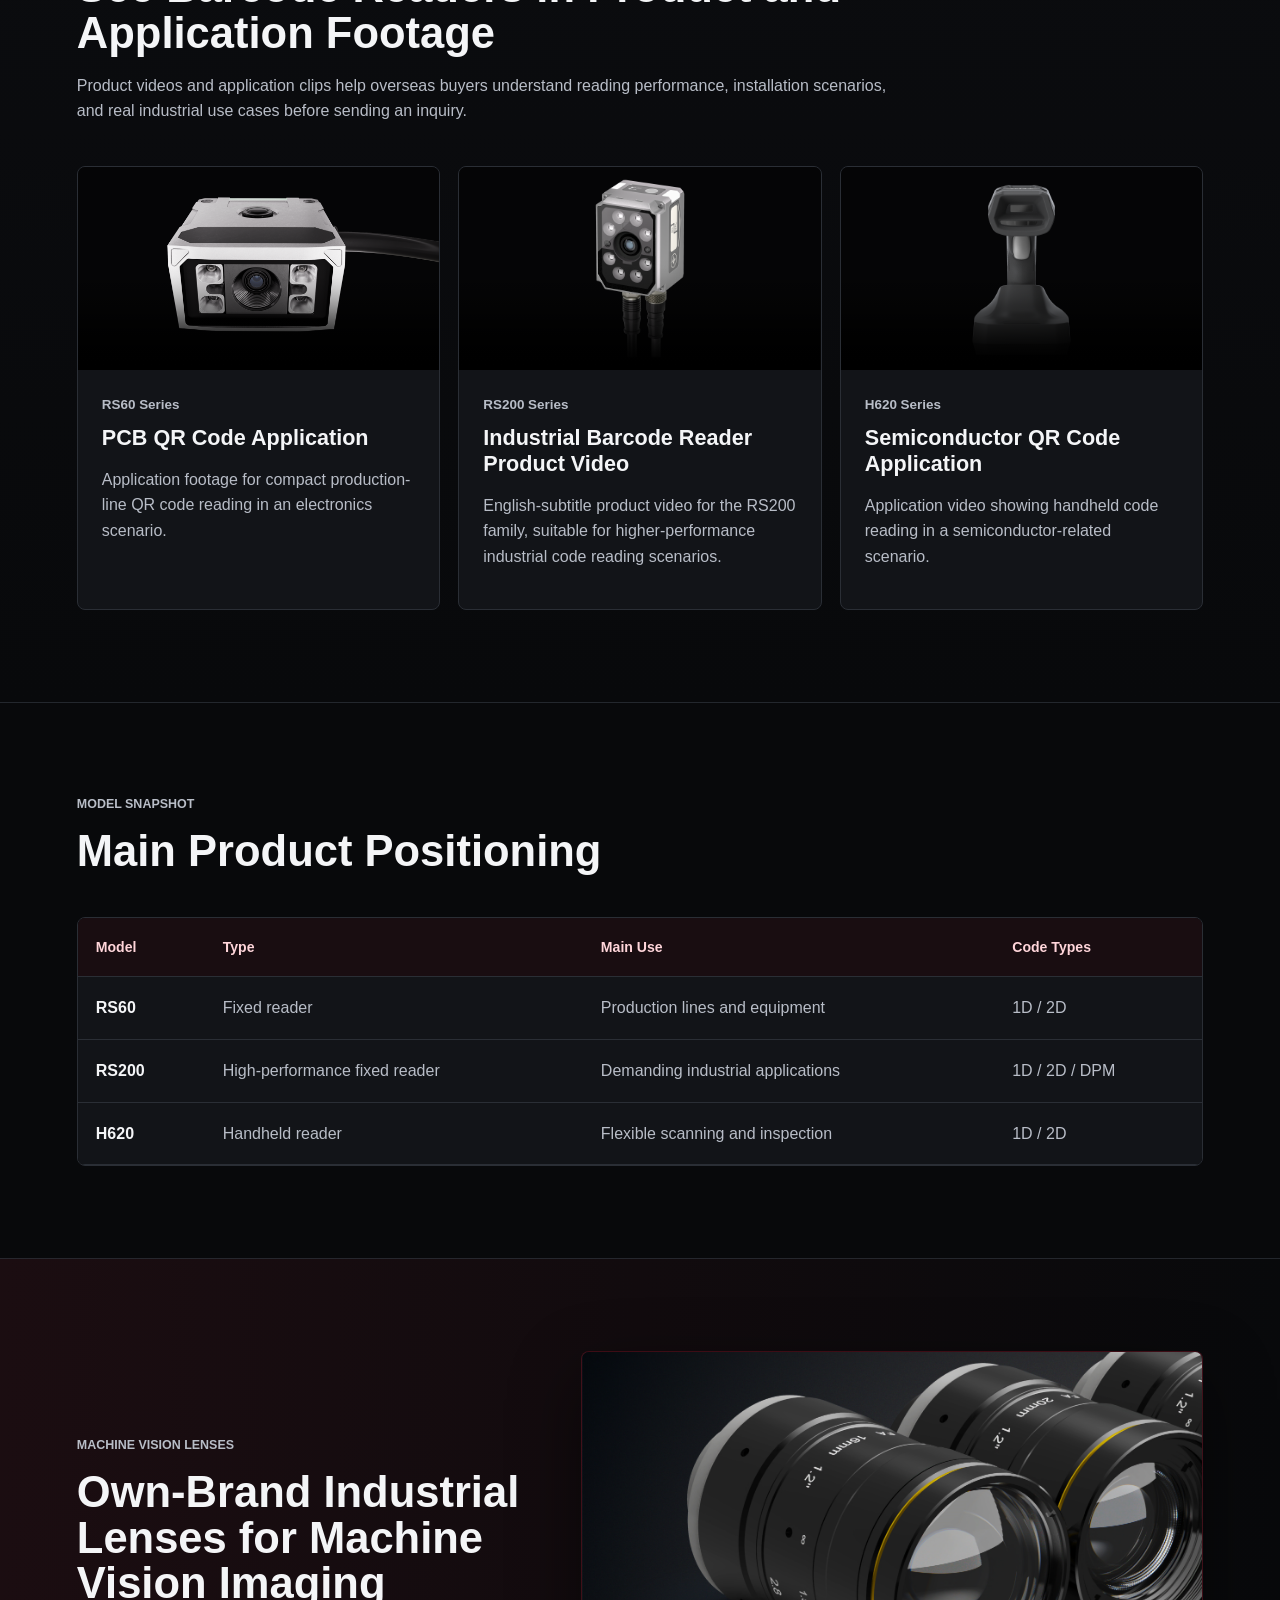
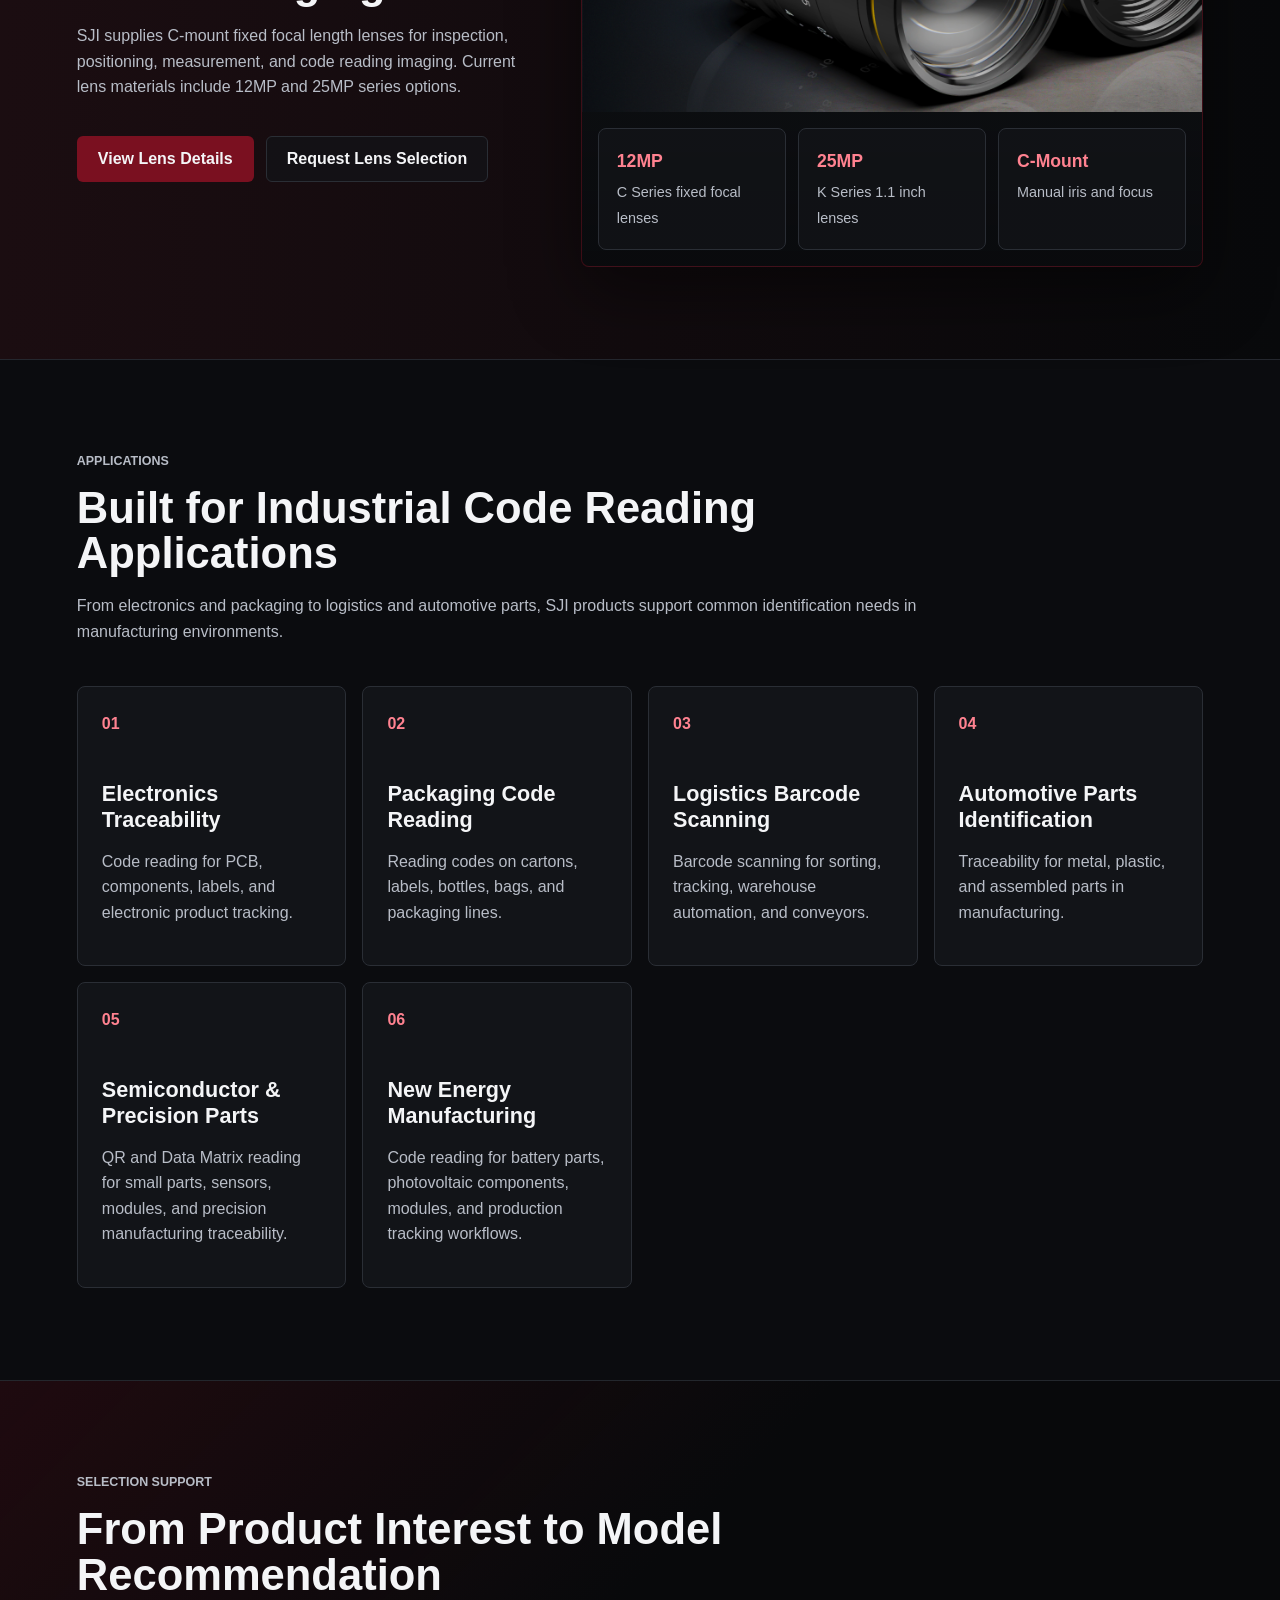
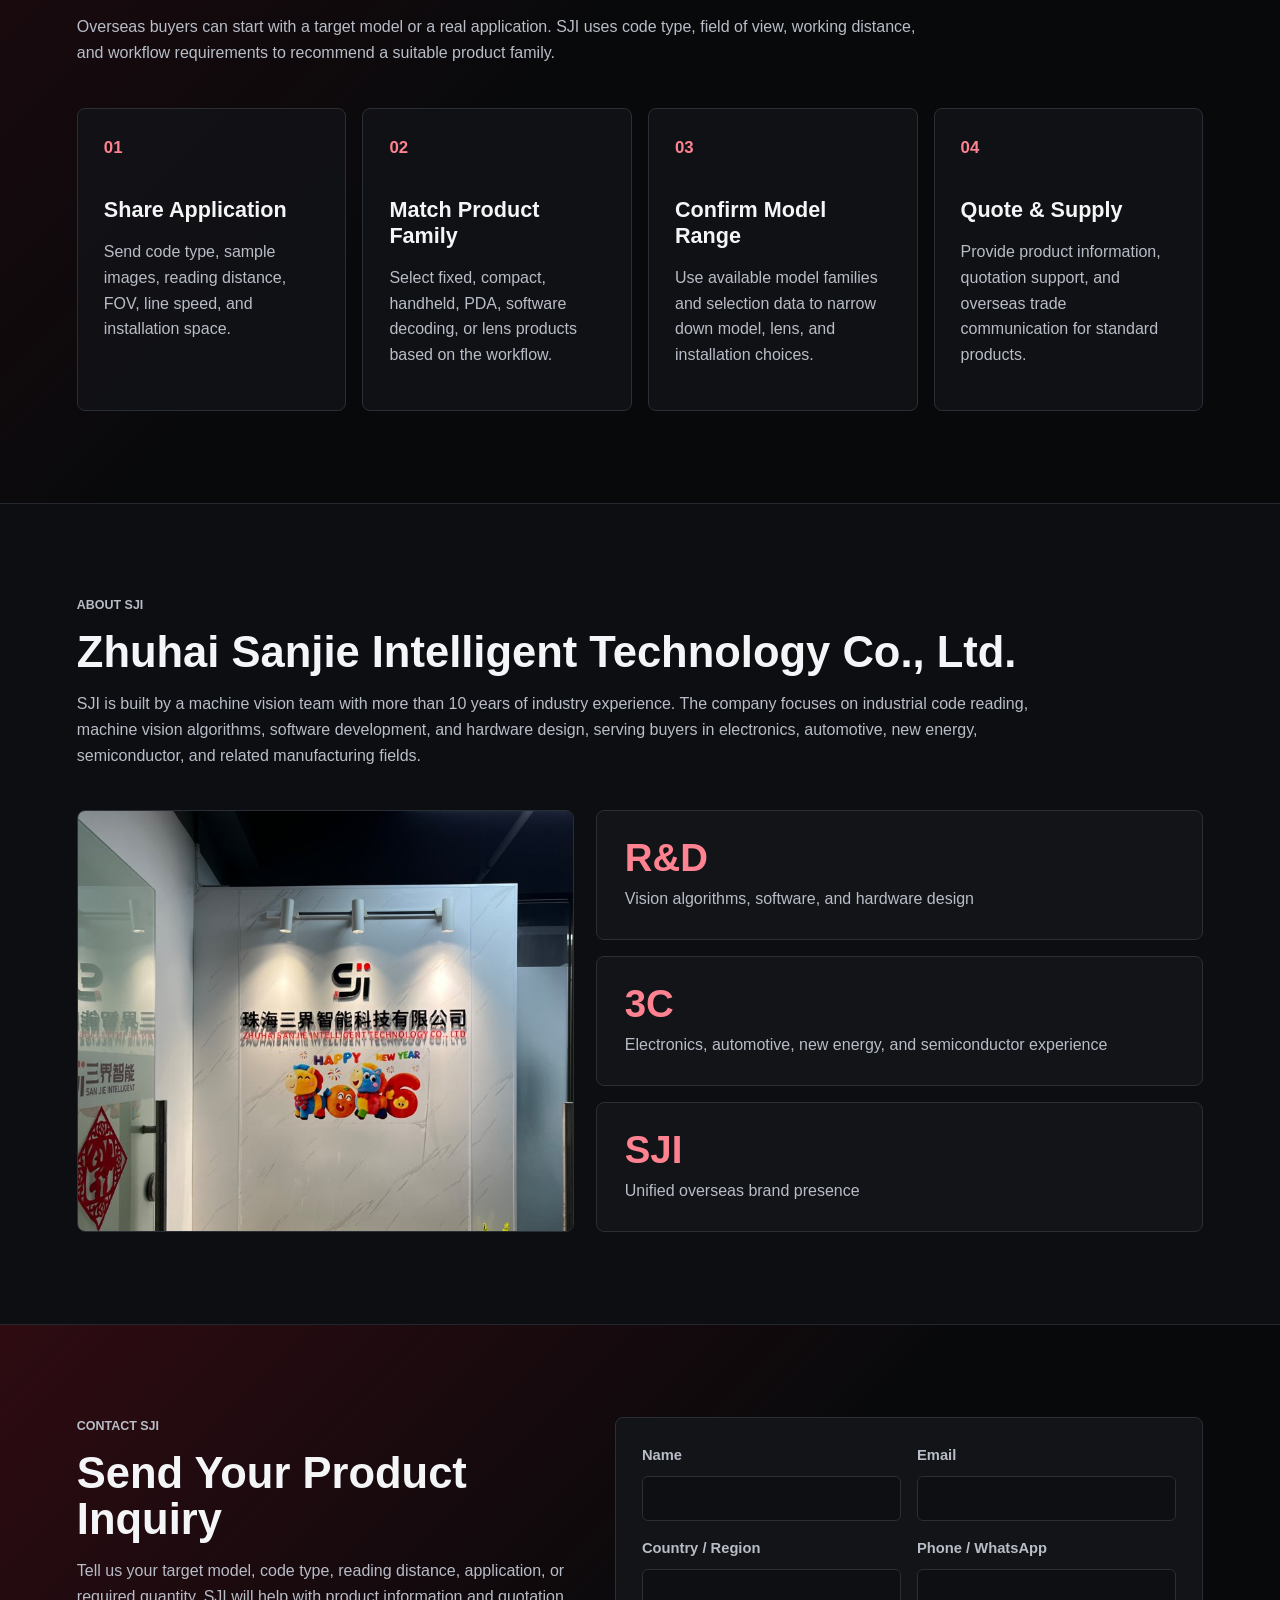
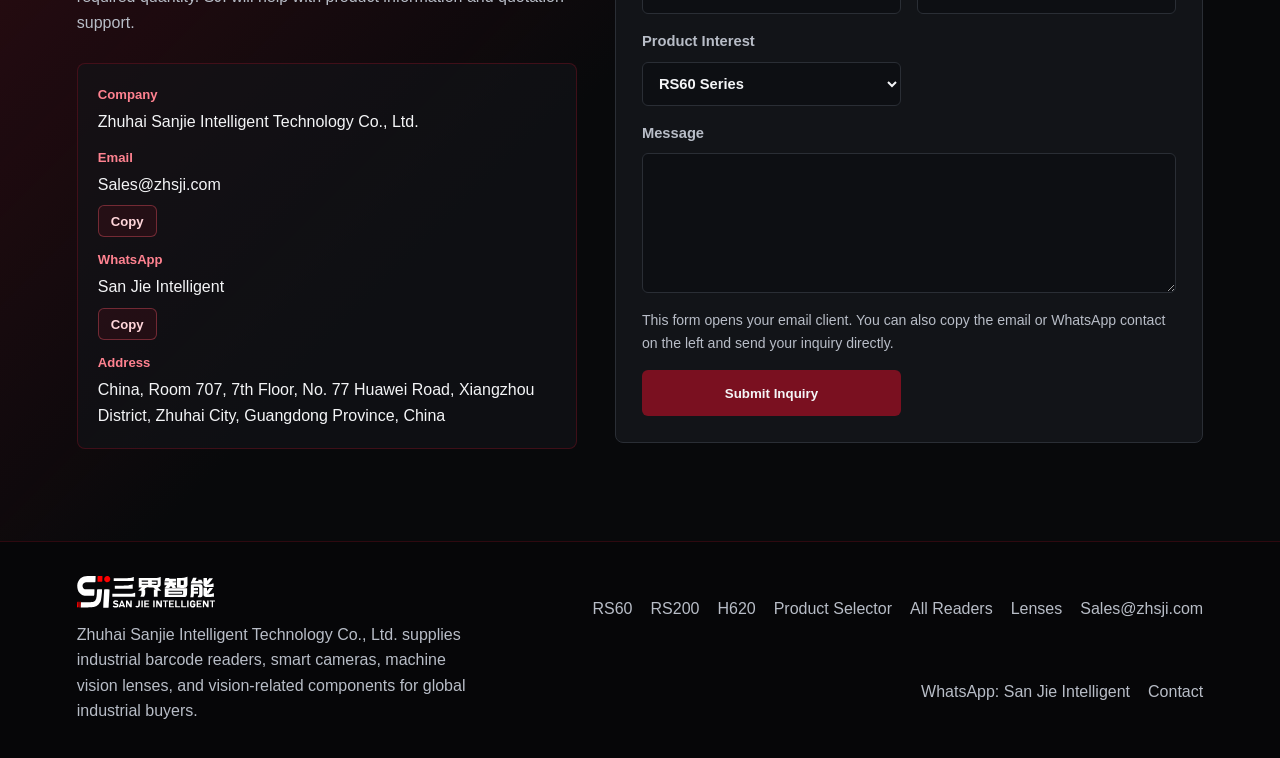
==== commit 35fd84e6: "Add guided barcode reader selector" ====
--- a/Site/index.html
+++ b/Site/index.html
@@ -69,6 +69,7 @@
 
       <nav class="site-nav" aria-label="Primary navigation">
         <a href="#home" data-i18n="nav.home">Home</a>
+        <a href="./products/selector.html" data-i18n="nav.selector">Product Selector</a>
         <a href="#readers" data-i18n="nav.readers">Barcode Readers</a>
         <a href="#lenses" data-i18n="nav.lenses">Machine Vision Lenses</a>
         <a href="#videos" data-i18n="nav.videos">Videos</a>
@@ -104,8 +105,8 @@
             machine builders, system integrators, and distributors across Asia and global markets.
           </p>
           <div class="hero-actions">
-            <a class="button primary" href="#readers" data-i18n="btn.viewReaders">View Barcode Readers</a>
-            <a class="button secondary" href="#contact" data-i18n="btn.contactSales">Contact Sales</a>
+            <a class="button primary" href="./products/selector.html" data-i18n="btn.startSelector">Start Product Selector</a>
+            <a class="button secondary" href="#readers" data-i18n="btn.viewReaders">View Barcode Readers</a>
           </div>
           <div class="trust-strip" aria-label="SJI highlights">
             <span data-i18n="hero.trust1">RS60 / RS200 / H620 Main Models</span>
@@ -242,7 +243,10 @@
               In addition to RS60, RS200, and H620, SJI can provide RS80-M, RS100-A / RS100-M, R170 / R172, R270-A / R275-A, C300, H920, PDA, and software decoding options.
             </p>
           </div>
-          <a class="button secondary" href="./products/barcode-readers.html" data-i18n="btn.viewAllReaders">View All Barcode Readers</a>
+          <div class="reader-lineup-actions">
+            <a class="button primary" href="./products/selector.html" data-i18n="btn.startSelector">Start Product Selector</a>
+            <a class="button secondary" href="./products/barcode-readers.html" data-i18n="btn.viewAllReaders">View All Barcode Readers</a>
+          </div>
         </div>
       </section>
 
@@ -549,6 +553,7 @@
         <a href="#readers">RS60</a>
         <a href="#readers">RS200</a>
         <a href="#readers">H620</a>
+        <a href="./products/selector.html" data-i18n="nav.selector">Product Selector</a>
         <a href="./products/barcode-readers.html">All Readers</a>
         <a href="./products/lenses.html">Lenses</a>
         <a href="mailto:Sales@zhsji.com">Sales@zhsji.com</a>
--- a/Site/styles.css
+++ b/Site/styles.css
@@ -662,6 +662,13 @@
   color: var(--muted);
 }
 
+.reader-lineup-actions {
+  display: flex;
+  flex-wrap: wrap;
+  gap: 12px;
+  justify-content: flex-end;
+}
+
 .category-section {
   background:
     linear-gradient(180deg, #08090b, #0b0c0f 42%),
@@ -950,6 +957,357 @@
   border-radius: 8px;
 }
 
+.selector-main {
+  background:
+    radial-gradient(circle at 18% 12%, rgba(122, 16, 32, 0.26), transparent 28%),
+    var(--black);
+}
+
+.selector-hero {
+  align-items: center;
+}
+
+.selector-hero-panel {
+  display: grid;
+  gap: 16px;
+  min-width: 0;
+}
+
+.selector-hero-panel img {
+  width: 100%;
+  border: 1px solid rgba(122, 16, 32, 0.42);
+  border-radius: 8px;
+  background: #090a0d;
+  box-shadow: 0 24px 70px rgba(0, 0, 0, 0.4);
+}
+
+.selector-metric-strip {
+  display: grid;
+  grid-template-columns: repeat(3, minmax(0, 1fr));
+  gap: 10px;
+}
+
+.selector-metric-strip p {
+  margin: 0;
+  padding: 14px;
+  border: 1px solid var(--line);
+  border-radius: 8px;
+  background: rgba(18, 20, 24, 0.78);
+}
+
+.selector-metric-strip span {
+  display: block;
+  color: var(--muted);
+  font-size: 0.78rem;
+  font-weight: 800;
+  text-transform: uppercase;
+}
+
+.selector-metric-strip strong {
+  display: block;
+  margin-top: 6px;
+  color: var(--text);
+  font-size: 1.05rem;
+}
+
+.selector-layout {
+  display: grid;
+  grid-template-columns: minmax(420px, 0.95fr) minmax(0, 1.15fr);
+  gap: 22px;
+  align-items: start;
+}
+
+.selector-panel {
+  border: 1px solid var(--line);
+  border-radius: 8px;
+  background: rgba(18, 20, 24, 0.9);
+}
+
+.selector-form {
+  display: grid;
+  gap: 22px;
+  padding: 24px;
+}
+
+.selector-fieldset {
+  min-width: 0;
+  margin: 0;
+  padding: 0;
+  border: 0;
+}
+
+.selector-fieldset legend {
+  margin-bottom: 12px;
+  color: #ffd5da;
+  font-weight: 800;
+}
+
+.selector-start-grid {
+  display: grid;
+  grid-template-columns: repeat(2, minmax(0, 1fr));
+  gap: 10px;
+}
+
+.selector-start-card {
+  display: grid;
+  grid-template-columns: auto 1fr;
+  gap: 6px 10px;
+  align-items: start;
+  padding: 14px;
+  border: 1px solid rgba(42, 46, 53, 0.94);
+  border-radius: 8px;
+  background: #0d0f13;
+  cursor: pointer;
+}
+
+.selector-start-card:has(input:checked) {
+  border-color: rgba(255, 92, 110, 0.66);
+  background: rgba(122, 16, 32, 0.22);
+}
+
+.selector-start-card input {
+  margin-top: 3px;
+}
+
+.selector-start-card span {
+  color: var(--text);
+  font-weight: 800;
+}
+
+.selector-start-card small {
+  grid-column: 2;
+  color: var(--muted);
+  line-height: 1.45;
+}
+
+.selector-form-grid {
+  display: grid;
+  grid-template-columns: repeat(2, minmax(0, 1fr));
+  gap: 14px;
+}
+
+.selector-form-grid label {
+  display: grid;
+  gap: 8px;
+  color: var(--muted);
+  font-size: 0.9rem;
+  font-weight: 800;
+}
+
+.selector-form-grid .full {
+  grid-column: 1 / -1;
+}
+
+.selector-form input,
+.selector-form select,
+.selector-summary-block textarea {
+  width: 100%;
+  min-height: 44px;
+  padding: 10px 12px;
+  border: 1px solid var(--line);
+  border-radius: 6px;
+  background: #0d0f13;
+  color: var(--text);
+  font: inherit;
+}
+
+.selector-form input:focus,
+.selector-form select:focus,
+.selector-summary-block textarea:focus {
+  border-color: var(--wine-bright);
+  outline: none;
+}
+
+.selector-check {
+  display: flex !important;
+  grid-template-columns: none !important;
+  align-items: center;
+  gap: 10px !important;
+  padding: 12px;
+  border: 1px solid rgba(255, 92, 110, 0.22);
+  border-radius: 8px;
+  background: rgba(122, 16, 32, 0.12);
+}
+
+.selector-check input {
+  width: auto;
+  min-height: 0;
+}
+
+.selector-actions {
+  display: flex;
+  flex-wrap: wrap;
+  gap: 12px;
+}
+
+.selector-results-panel {
+  display: grid;
+  gap: 18px;
+  padding: 24px;
+  position: sticky;
+  top: 88px;
+}
+
+.selector-result-head {
+  display: flex;
+  justify-content: space-between;
+  gap: 18px;
+  align-items: start;
+}
+
+.selector-result-head h2 {
+  font-size: clamp(1.35rem, 2vw, 2rem);
+}
+
+.selector-status {
+  display: inline-flex;
+  min-height: 34px;
+  align-items: center;
+  padding: 0 12px;
+  border: 1px solid rgba(255, 92, 110, 0.32);
+  border-radius: 999px;
+  background: rgba(122, 16, 32, 0.18);
+  color: #ffd5da;
+  font-size: 0.78rem;
+  font-weight: 900;
+  white-space: nowrap;
+}
+
+.selector-insights {
+  display: flex;
+  flex-wrap: wrap;
+  gap: 8px;
+}
+
+.selector-insights span {
+  padding: 7px 10px;
+  border: 1px solid rgba(255, 92, 110, 0.24);
+  border-radius: 999px;
+  color: var(--muted);
+  font-size: 0.78rem;
+  font-weight: 800;
+}
+
+.selector-results {
+  display: grid;
+  gap: 14px;
+}
+
+.selector-result-card,
+.selector-empty {
+  display: grid;
+  grid-template-columns: 140px minmax(0, 1fr);
+  gap: 16px;
+  padding: 16px;
+  border: 1px solid rgba(42, 46, 53, 0.92);
+  border-radius: 8px;
+  background: #0d0f13;
+}
+
+.selector-result-card.recommended {
+  border-color: rgba(255, 92, 110, 0.58);
+  background:
+    linear-gradient(135deg, rgba(122, 16, 32, 0.2), rgba(13, 15, 19, 0.95) 50%),
+    #0d0f13;
+}
+
+.selector-result-media {
+  display: grid;
+  place-items: center;
+  min-height: 120px;
+  border-radius: 6px;
+  background:
+    linear-gradient(180deg, rgba(122, 16, 32, 0.16), rgba(8, 9, 11, 0.2)),
+    #101217;
+}
+
+.selector-result-media img {
+  max-width: 92%;
+  max-height: 118px;
+  object-fit: contain;
+}
+
+.selector-result-body {
+  min-width: 0;
+}
+
+.selector-result-title {
+  display: flex;
+  justify-content: space-between;
+  gap: 14px;
+  align-items: start;
+}
+
+.selector-result-title span {
+  color: #ff8290;
+  font-size: 0.78rem;
+  font-weight: 900;
+  text-transform: uppercase;
+}
+
+.selector-result-title h3 {
+  margin-top: 4px;
+  font-size: 1.15rem;
+}
+
+.selector-result-title strong {
+  color: #ffd5da;
+  white-space: nowrap;
+}
+
+.selector-result-body p,
+.selector-result-body li,
+.selector-empty p {
+  color: var(--muted);
+}
+
+.selector-result-body ul {
+  display: grid;
+  gap: 5px;
+  margin: 12px 0;
+  padding-left: 18px;
+}
+
+.selector-spec-row {
+  display: grid;
+  grid-template-columns: repeat(3, minmax(0, 1fr));
+  gap: 8px;
+  margin-top: 12px;
+}
+
+.selector-spec-row span {
+  padding: 10px;
+  border: 1px solid rgba(42, 46, 53, 0.88);
+  border-radius: 6px;
+  color: var(--muted);
+  font-size: 0.78rem;
+}
+
+.selector-spec-row strong {
+  display: block;
+  margin-top: 3px;
+  color: var(--text);
+  font-size: 0.92rem;
+}
+
+.selector-empty {
+  grid-template-columns: 1fr;
+}
+
+.selector-summary-block {
+  display: grid;
+  gap: 12px;
+  padding-top: 8px;
+  border-top: 1px solid rgba(42, 46, 53, 0.82);
+}
+
+.selector-summary-block textarea {
+  min-height: 190px;
+  resize: vertical;
+  color: #d9deea;
+  line-height: 1.55;
+}
+
 table {
   width: 100%;
   min-width: 760px;
@@ -1276,7 +1634,7 @@
   }
 
   .header-actions {
-    top: 474px;
+    top: 526px;
     padding: 18px;
     border: 1px solid var(--line);
     border-top: 0;
@@ -1348,6 +1706,14 @@
   .about-layout {
     grid-template-columns: 1fr;
   }
+
+  .selector-layout {
+    grid-template-columns: 1fr;
+  }
+
+  .selector-results-panel {
+    position: static;
+  }
 }
 
 @media (max-width: 720px) {
@@ -1368,7 +1734,7 @@
   }
 
   .header-actions {
-    top: 464px;
+    top: 516px;
     flex-direction: column;
     align-items: stretch;
   }
@@ -1554,6 +1920,28 @@
     grid-template-columns: 1fr;
   }
 
+  .reader-lineup-actions {
+    justify-content: flex-start;
+  }
+
+  .selector-metric-strip,
+  .selector-start-grid,
+  .selector-form-grid,
+  .selector-result-card,
+  .selector-spec-row {
+    grid-template-columns: 1fr;
+  }
+
+  .selector-form,
+  .selector-results-panel {
+    padding: 18px;
+  }
+
+  .selector-result-head,
+  .selector-result-title {
+    flex-direction: column;
+  }
+
   .contact-section {
     grid-template-columns: 1fr;
   }
